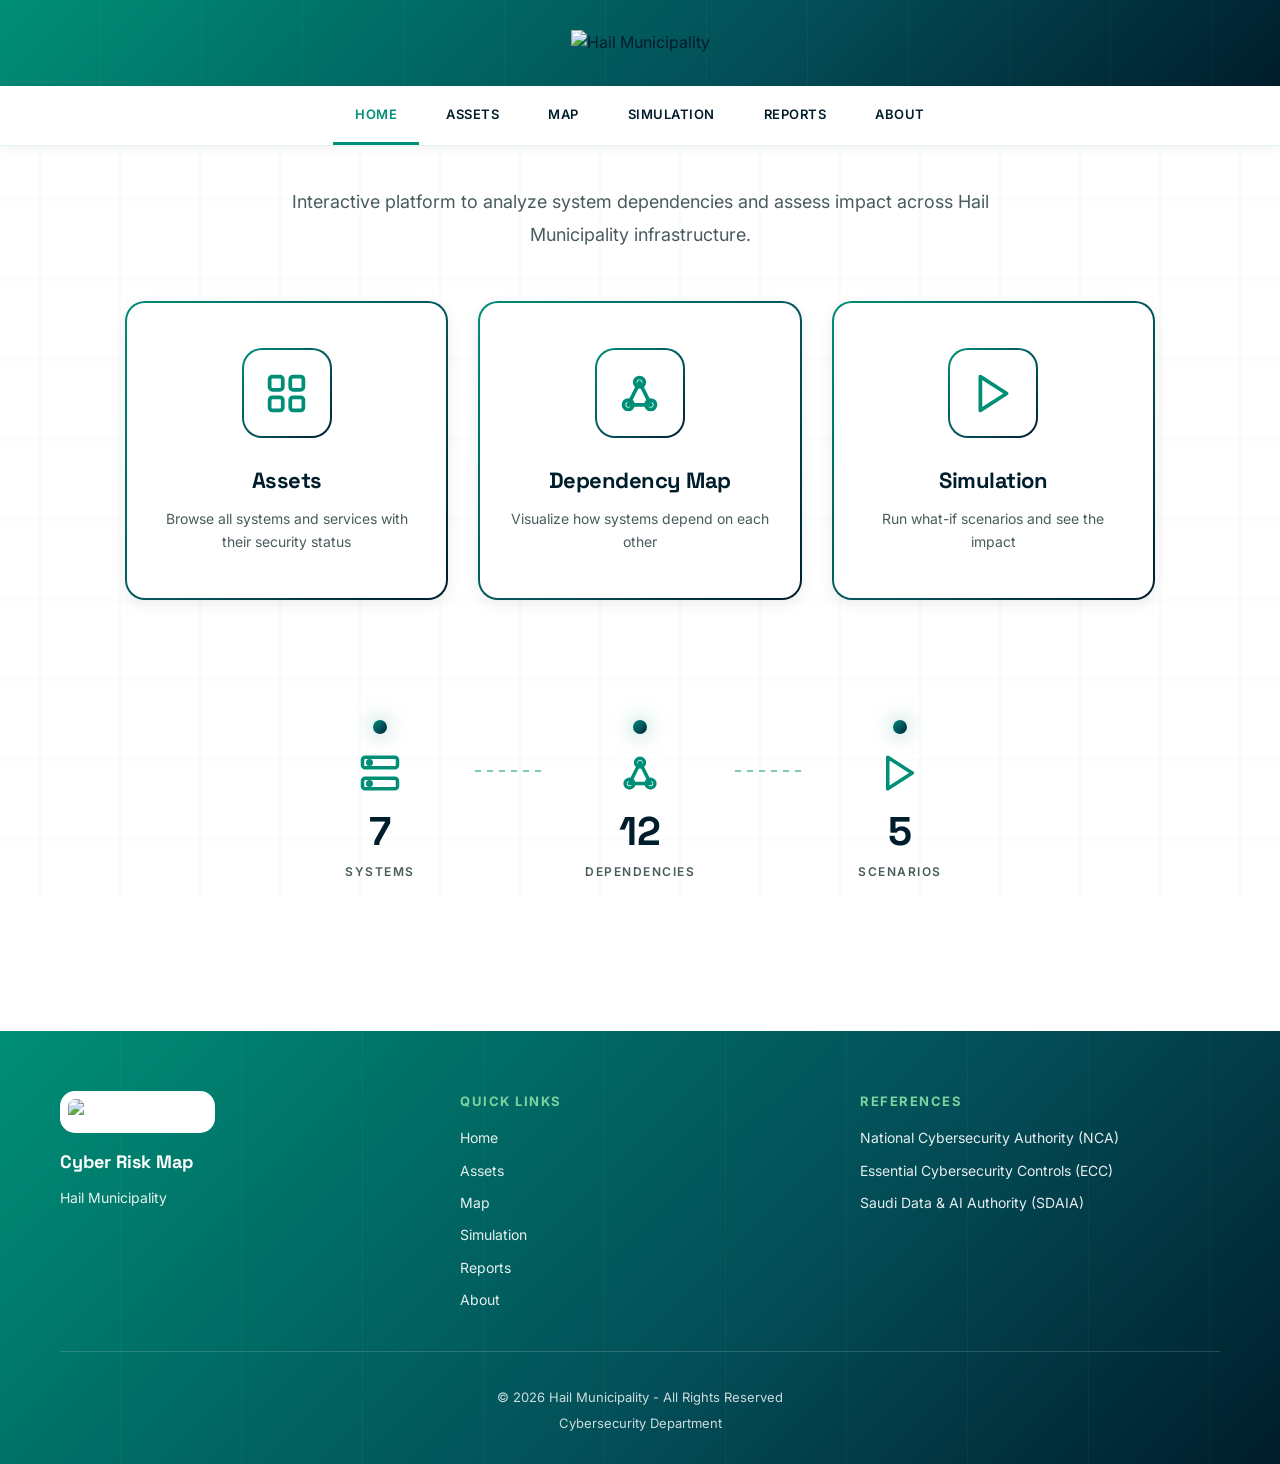
==== index.html @ 3de4be6d "Update index.html" ====
<!DOCTYPE html>
<html lang="en" dir="ltr">
<head>
    <meta charset="UTF-8">
    <meta name="viewport" content="width=device-width, initial-scale=1.0">
    <title>Cyber Risk Map | Hail Municipality</title>
    <link rel="stylesheet" href="style.css">
    <link rel="icon" href="data:image/svg+xml,<svg xmlns='http://www.w3.org/2000/svg' viewBox='0 0 100 100'><text y='.9em' font-size='90'>🛡️</text></svg>">
</head>
<body>

    <header>
    <div class="header-content">
        <div class="logo-container">
            <img src="logo2.png" alt="Hail Municipality" class="logo">
        </div>
    </div>
</header>

    <nav>
        <a href="index.html" class="active">Home</a>
        <a href="assets.html">Assets</a>
        <a href="map.html">Map</a>
        <a href="simulation.html">Simulation</a>
        <a href="reports.html">Reports</a>
        <a href="about.html">About</a>
    </nav>

    <section class="hero">
        <p>Interactive platform to analyze system dependencies and assess impact across Hail Municipality infrastructure.</p>
    </section>

    <section class="cards-grid">
        <a href="assets.html" class="card">
            <div class="card-icon">
                <svg viewBox="0 0 24 24" stroke-linecap="round" stroke-linejoin="round">
                    <rect x="3" y="3" width="7" height="7" rx="1.5"/>
                    <rect x="14" y="3" width="7" height="7" rx="1.5"/>
                    <rect x="3" y="14" width="7" height="7" rx="1.5"/>
                    <rect x="14" y="14" width="7" height="7" rx="1.5"/>
                </svg>
            </div>
            <h3>Assets</h3>
            <p>Browse all systems and services with their security status</p>
        </a>

        <a href="map.html" class="card">
            <div class="card-icon">
                <svg viewBox="0 0 24 24" stroke-linecap="round" stroke-linejoin="round">
                    <circle cx="12" cy="6" r="2.5"/>
                    <circle cx="6" cy="18" r="2.5"/>
                    <circle cx="18" cy="18" r="2.5"/>
                    <line x1="12" y1="6" x2="6" y2="18"/>
                    <line x1="12" y1="6" x2="18" y2="18"/>
                    <line x1="6" y1="18" x2="18" y2="18"/>
                </svg>
            </div>
            <h3>Dependency Map</h3>
            <p>Visualize how systems depend on each other</p>
        </a>

        <a href="simulation.html" class="card">
            <div class="card-icon">
                <svg viewBox="0 0 24 24" stroke-linecap="round" stroke-linejoin="round">
                    <polygon points="5,3 19,12 5,21"/>
                </svg>
            </div>
            <h3>Simulation</h3>
            <p>Run what-if scenarios and see the impact</p>
        </a>
    </section>

    <section class="stats-bar">
        <div class="stat-item">
            <div class="stat-circle"></div>
            <svg class="stat-icon" viewBox="0 0 24 24" stroke-linecap="round" stroke-linejoin="round">
                <rect x="2" y="3" width="20" height="6" rx="1.5"/>
                <rect x="2" y="15" width="20" height="6" rx="1.5"/>
                <circle cx="6" cy="6" r="1" fill="currentColor"/>
                <circle cx="6" cy="18" r="1" fill="currentColor"/>
            </svg>
            <div class="stat-number">7</div>
            <div class="stat-label">Systems</div>
        </div>

        <div class="stat-line"></div>

        <div class="stat-item">
            <div class="stat-circle"></div>
            <svg class="stat-icon" viewBox="0 0 24 24" stroke-linecap="round" stroke-linejoin="round">
                <circle cx="12" cy="6" r="2.5"/>
                <circle cx="6" cy="18" r="2.5"/>
                <circle cx="18" cy="18" r="2.5"/>
                <line x1="12" y1="6" x2="6" y2="18"/>
                <line x1="12" y1="6" x2="18" y2="18"/>
                <line x1="6" y1="18" x2="18" y2="18"/>
            </svg>
            <div class="stat-number">12</div>
            <div class="stat-label">Dependencies</div>
        </div>

        <div class="stat-line"></div>

        <div class="stat-item">
            <div class="stat-circle"></div>
            <svg class="stat-icon" viewBox="0 0 24 24" stroke-linecap="round" stroke-linejoin="round">
                <polygon points="5,3 19,12 5,21"/>
            </svg>
            <div class="stat-number">5</div>
            <div class="stat-label">Scenarios</div>
        </div>
    </section>

    <footer>
        <div class="footer-content">
            <div class="footer-section">
                <img src="logo1.png" alt="Hail Municipality" class="footer-logo">
                <h3>Cyber Risk Map</h3>
                <p>Hail Municipality</p>
            </div>
            <div class="footer-section">
                <h4>Quick Links</h4>
                <ul>
                    <li><a href="index.html">Home</a></li>
                    <li><a href="assets.html">Assets</a></li>
                    <li><a href="map.html">Map</a></li>
                    <li><a href="simulation.html">Simulation</a></li>
                    <li><a href="reports.html">Reports</a></li>
                    <li><a href="about.html">About</a></li>
                </ul>
            </div>
            <div class="footer-section">
                <h4>References</h4>
                <ul>
                    <li>National Cybersecurity Authority (NCA)</li>
                    <li>Essential Cybersecurity Controls (ECC)</li>
                    <li>Saudi Data & AI Authority (SDAIA)</li>
                </ul>
            </div>
        </div>
        <div class="footer-bottom">
            <p>©️ 2026 Hail Municipality - All Rights Reserved</p>
            <p>Cybersecurity Department</p>
        </div>
    </footer>

</body>
</html>
---- style.css ----
/* ===========================
   FONTS
   =========================== */
@import url('https://fonts.googleapis.com/css2?family=Inter:wght@400;500;600;700;800&family=Space+Grotesk:wght@500;700&display=swap');

/* ===========================
   ROOT
   =========================== */
:root {
    --gradient-main: linear-gradient(135deg, #008F76 0%, #006D66 30%, #034E58 60%, #001D2B 100%);
    --primary: #008F76;
    --primary-dark: #006D66;
    --primary-darker: #034E58;
    --primary-darkest: #001D2B;
    --risk-high: #E74C3C;
    --risk-medium: #F39C12;
    --risk-low: #27AE60;
    --bg-light: #F8FBFA;
    --text-dark: #001D2B;
    --text-medium: #4A5B5E;
    --border-color: #008F76;
    --border-radius: 20px;
    --border-radius-sm: 12px;
    --shadow-sm: 0 2px 8px rgba(0, 29, 43, 0.08);
    --shadow-md: 0 8px 24px rgba(0, 29, 43, 0.12);
    --shadow-lg: 0 15px 40px rgba(0, 143, 118, 0.25);
}

/* ===========================
   RESET
   =========================== */
* { margin: 0; padding: 0; box-sizing: border-box; }
html { scroll-behavior: smooth; }

body {
    font-family: 'Inter', sans-serif;
    background: #ffffff;
    color: var(--text-dark);
    line-height: 1.6;
    overflow-x: hidden;
    min-height: 100vh;
    position: relative;
}

/* Cyber Grid Background */
body::before {
    content: '';
    position: fixed;
    top: 0; left: 0;
    width: 100%; height: 100%;
    background-image:
        linear-gradient(90deg, transparent 49%, rgba(0, 143, 118, 0.06) 50%, transparent 51%),
        linear-gradient(0deg, transparent 49%, rgba(0, 143, 118, 0.06) 50%, transparent 51%);
    background-size: 80px 80px;
    animation: gridMove 30s linear infinite;
    z-index: -2;
    pointer-events: none;
}

@keyframes gridMove {
    0% { background-position: 0 0; }
    100% { background-position: 80px 80px; }
}

/* Data Flow Lines */
body::after {
    content: '';
    position: fixed;
    top: 0; left: 0;
    width: 100%; height: 100%;
    background-image:
        linear-gradient(90deg, transparent 0%, rgba(0, 143, 118, 0.15) 50%, transparent 100%),
        linear-gradient(90deg, transparent 0%, rgba(0, 143, 118, 0.1) 50%, transparent 100%);
    background-size: 300px 2px, 500px 2px;
    background-repeat: no-repeat;
    background-position: -300px 15%, -500px 60%;
    animation: dataFlow 12s linear infinite;
    z-index: -1;
    pointer-events: none;
}

@keyframes dataFlow {
    0% { background-position: -300px 15%, -500px 60%; }
    100% { background-position: calc(100% + 300px) 15%, calc(100% + 500px) 60%; }
}

/* ===========================
   HEADER
   =========================== */
header {
    background: var(--gradient-main);
    padding: 30px 60px;
    text-align: center;
    position: relative;
    overflow: hidden;
    box-shadow: 0 4px 20px rgba(0, 29, 43, 0.2);
}

header::before {
    content: '';
    position: absolute;
    top: 0; left: 0;
    width: 200%; height: 100%;
    background: repeating-linear-gradient(90deg, transparent, transparent 100px, rgba(255,255,255,0.03) 100px, rgba(255,255,255,0.03) 101px);
    animation: slideLines 20s linear infinite;
}

@keyframes slideLines {
    0% { transform: translateX(0); }
    100% { transform: translateX(-100px); }
}

.header-logo {
    width: 80px;
    height: 80px;
    padding: 10px;
    background: white;
    border-radius: 20px;
    object-fit: contain;
    position: relative;
    z-index: 1;
    box-shadow: 0 8px 25px rgba(0, 0, 0, 0.15);
}

/* ===========================
   PROJECT TITLE
   =========================== */
.project-title {
    text-align: center;
    padding: 35px 20px 25px;
    background: #ffffff;
}

.project-title h1 {
    font-family: 'Space Grotesk', sans-serif;
    font-size: 48px;
    font-weight: 700;
    background: var(--gradient-main);
    -webkit-background-clip: text;
    -webkit-text-fill-color: transparent;
    background-clip: text;
    letter-spacing: -1.5px;
    margin-bottom: 8px;
}

.project-title p {
    font-size: 15px;
    color: var(--text-medium);
    font-weight: 500;
    letter-spacing: 3px;
    text-transform: uppercase;
}

/* ===========================
   NAV
   =========================== */
nav {
    background: white;
    padding: 0 40px;
    display: flex;
    justify-content: center;
    gap: 5px;
    box-shadow: 0 2px 10px rgba(0, 29, 43, 0.06);
    border-bottom: 1px solid rgba(0, 143, 118, 0.1);
    position: sticky;
    top: 0;
    z-index: 100;
    flex-wrap: wrap;
}

nav a {
    color: var(--text-dark);
    text-decoration: none;
    font-weight: 600;
    font-size: 13px;
    padding: 18px 22px;
    border-bottom: 3px solid transparent;
    transition: all 0.3s ease;
    cursor: pointer;
    text-transform: uppercase;
    letter-spacing: 0.5px;
}

nav a:hover, nav a.active {
    color: var(--primary);
    border-bottom-color: var(--primary);
}

/* ===========================
   HERO
   =========================== */
.hero {
    padding: 40px 60px 50px;
    text-align: center;
    max-width: 900px;
    margin: 0 auto;
}

.hero p {
    font-size: 18px;
    color: var(--text-medium);
    max-width: 700px;
    margin: 0 auto;
    line-height: 1.8;
}

/* ===========================
   CARDS
   =========================== */
.cards-grid {
    display: grid;
    grid-template-columns: repeat(3, 1fr);
    gap: 30px;
    max-width: 1150px;
    margin: 0 auto;
    padding: 0 60px 70px;
}

.card {
    background: white;
    border: 2px solid transparent;
    border-radius: var(--border-radius);
    padding: 45px 30px;
    text-align: center;
    cursor: pointer;
    transition: all 0.4s cubic-bezier(0.175, 0.885, 0.32, 1.275);
    background-image: linear-gradient(white, white), var(--gradient-main);
    background-origin: border-box;
    background-clip: padding-box, border-box;
    box-shadow: 0 4px 15px rgba(0, 29, 43, 0.08);
    position: relative;
    overflow: hidden;
    text-decoration: none;
    color: inherit;
    display: block;
}

.card::before {
    content: '';
    position: absolute;
    top: 0; left: 0;
    width: 100%; height: 100%;
    background: linear-gradient(135deg, rgba(0,143,118,0.06) 0%, rgba(0,29,43,0.04) 100%);
    opacity: 0;
    transition: opacity 0.4s ease;
    pointer-events: none;
}

.card:hover {
    transform: translateY(-10px) scale(1.02);
    box-shadow: 0 20px 40px rgba(0, 143, 118, 0.25), 0 0 0 4px rgba(0, 143, 118, 0.08);
}

.card:hover::before { opacity: 1; }

.card-icon {
    width: 90px;
    height: 90px;
    border: 2px solid transparent;
    border-radius: 20px;
    display: flex;
    justify-content: center;
    align-items: center;
    margin: 0 auto 25px;
    transition: all 0.4s ease;
    background-image: linear-gradient(white, white), var(--gradient-main);
    background-origin: border-box;
    background-clip: padding-box, border-box;
    position: relative;
    z-index: 1;
}

.card:hover .card-icon {
    background-image: var(--gradient-main), var(--gradient-main);
    transform: scale(1.1) rotate(-3deg);
}

.card-icon svg {
    width: 45px; height: 45px;
    stroke: var(--primary); fill: none;
    stroke-width: 2;
    stroke-linecap: round; stroke-linejoin: round;
    transition: all 0.4s ease;
}

.card:hover .card-icon svg { stroke: white; }

.card h3 {
    font-family: 'Space Grotesk', sans-serif;
    font-size: 22px; font-weight: 700;
    color: var(--primary-darkest);
    margin-bottom: 10px;
    position: relative; z-index: 1;
    letter-spacing: -0.5px;
}

.card p {
    font-size: 14px;
    color: var(--text-medium);
    position: relative; z-index: 1;
    line-height: 1.6;
}

/* ===========================
   STATS BAR
   =========================== */
.stats-bar {
    padding: 50px 40px 70px;
    display: flex;
    justify-content: center;
    align-items: center;
    gap: 20px;
    flex-wrap: wrap;
    max-width: 1100px;
    margin: 0 auto;
}

.stat-item {
    display: flex;
    flex-direction: column;
    align-items: center;
    gap: 10px;
    transition: all 0.3s ease;
    min-width: 150px;
}

.stat-item:hover { transform: translateY(-6px); }

.stat-circle {
    width: 14px; height: 14px;
    border-radius: 50%;
    background: var(--gradient-main);
    box-shadow: 0 0 20px rgba(0, 143, 118, 0.5);
}

.stat-icon {
    width: 42px; height: 42px;
    stroke: var(--primary); fill: none;
    stroke-width: 2;
    stroke-linecap: round; stroke-linejoin: round;
    margin: 8px 0;
    transition: all 0.3s ease;
}

.stat-item:hover .stat-icon {
    stroke: var(--primary-darkest);
    transform: scale(1.1);
}

.stat-number {
    font-family: 'Space Grotesk', sans-serif;
    font-size: 40px; font-weight: 700;
    color: var(--primary-darkest);
    line-height: 1;
}

.stat-label {
    font-size: 12px;
    color: var(--text-medium);
    font-weight: 600;
    text-transform: uppercase;
    letter-spacing: 1.5px;
}

.stat-line {
    width: 70px; height: 2px;
    background-image: linear-gradient(90deg, var(--primary) 50%, transparent 50%);
    background-size: 12px 2px;
    background-repeat: repeat-x;
    opacity: 0.5;
    margin-top: -60px;
}

/* ===========================
   PAGE HEADER
   =========================== */
.page-header {
    background: var(--gradient-main);
    padding: 60px;
    text-align: center;
    color: white;
    margin-bottom: 40px;
    position: relative;
    overflow: hidden;
}

.page-header::before {
    content: '';
    position: absolute;
    top: 0; left: 0;
    width: 200%; height: 100%;
    background: repeating-linear-gradient(90deg, transparent, transparent 100px, rgba(255,255,255,0.03) 100px, rgba(255,255,255,0.03) 101px);
    animation: slideLines 20s linear infinite;
}

.page-header h1 {
    font-family: 'Space Grotesk', sans-serif;
    font-size: 38px;
    font-weight: 700;
    margin-bottom: 10px;
    position: relative; z-index: 1;
    letter-spacing: -1px;
}

.page-header p {
    font-size: 16px;
    opacity: 0.9;
    position: relative; z-index: 1;
}

/* ===========================
   FILTERS
   =========================== */
.filters {
    display: flex;
    gap: 15px;
    justify-content: center;
    flex-wrap: wrap;
    padding: 20px 60px;
    max-width: 900px;
    margin: 0 auto;
}

.filter-btn {
    background: white;
    border: 2px solid var(--border-color);
    color: var(--primary);
    padding: 10px 25px;
    border-radius: 50px;
    font-size: 14px; font-weight: 600;
    cursor: pointer;
    transition: all 0.3s ease;
    font-family: 'Inter', sans-serif;
}

.filter-btn:hover, .filter-btn.active {
    background: var(--gradient-main);
    color: white;
    border-color: transparent;
    transform: translateY(-2px);
    box-shadow: var(--shadow-md);
}

/* ===========================
   ASSETS
   =========================== */
.assets-grid {
    display: grid;
    grid-template-columns: repeat(auto-fill, minmax(320px, 1fr));
    gap: 25px;
    max-width: 1200px;
    margin: 0 auto;
    padding: 30px 60px 80px;
}

.asset-card {
    background: white;
    border: 2px solid var(--border-color);
    border-radius: var(--border-radius);
    padding: 25px;
    cursor: pointer;
    transition: all 0.3s ease;
    position: relative;
    overflow: hidden;
}

.asset-card::before {
    content: '';
    position: absolute;
    top: 0; left: 0;
    width: 100%; height: 100%;
    background: linear-gradient(135deg, rgba(0,143,118,0.05), rgba(3,78,88,0.05));
    opacity: 0;
    transition: opacity 0.3s ease;
    pointer-events: none;
}

.asset-card:hover {
    transform: translateY(-6px);
    box-shadow: var(--shadow-lg);
}

.asset-card:hover::before { opacity: 1; }

.asset-header {
    display: flex;
    justify-content: space-between;
    align-items: flex-start;
    margin-bottom: 15px;
    position: relative; z-index: 1;
}

.asset-name {
    font-family: 'Space Grotesk', sans-serif;
    font-size: 18px; font-weight: 700;
    color: var(--primary-darkest);
}

.risk-badge {
    padding: 5px 14px;
    border-radius: 50px;
    font-size: 11px; font-weight: 700;
    color: white;
    text-transform: uppercase;
    letter-spacing: 0.5px;
}

.risk-high { background: var(--risk-high); }
.risk-medium { background: var(--risk-medium); }
.risk-low { background: var(--risk-low); }

.asset-info { position: relative; z-index: 1; }
.asset-info p {
    font-size: 13px;
    color: var(--text-medium);
    margin: 8px 0;
}
.asset-info strong { color: var(--primary-darkest); }

/* ===========================
   MODAL
   =========================== */
.modal {
    display: none;
    position: fixed;
    top: 0; left: 0;
    width: 100%; height: 100%;
    background: rgba(0, 29, 43, 0.75);
    z-index: 1000;
    justify-content: center;
    align-items: center;
    backdrop-filter: blur(6px);
    padding: 20px;
}

.modal.active { display: flex; }

.modal-content {
    background: white;
    border: 2px solid var(--border-color);
    border-radius: var(--border-radius);
    padding: 40px;
    max-width: 700px;
    width: 100%;
    max-height: 85vh;
    overflow-y: auto;
    animation: modalIn 0.3s ease;
    box-shadow: 0 30px 80px rgba(0, 29, 43, 0.4);
}

@keyframes modalIn {
    from { opacity: 0; transform: scale(0.9) translateY(20px); }
    to { opacity: 1; transform: scale(1) translateY(0); }
}

.modal-header {
    display: flex;
    justify-content: space-between;
    align-items: center;
    margin-bottom: 25px;
    padding-bottom: 15px;
    border-bottom: 2px solid rgba(0, 143, 118, 0.15);
}

.modal-header h2 {
    font-family: 'Space Grotesk', sans-serif;
    color: var(--primary-darkest);
    font-size: 24px;
    letter-spacing: -0.5px;
}

.modal-close {
    background: none;
    border: 2px solid var(--border-color);
    color: var(--primary);
    width: 36px; height: 36px;
    border-radius: 50%;
    cursor: pointer;
    font-size: 20px; font-weight: bold;
    transition: all 0.3s ease;
    display: flex;
    justify-content: center;
    align-items: center;
    font-family: 'Inter', sans-serif;
}

.modal-close:hover {
    background: var(--gradient-main);
    color: white;
    border-color: transparent;
}

.modal-section { margin-bottom: 25px; }
.modal-section h3 {
    font-size: 12px;
    color: var(--primary);
    margin-bottom: 12px;
    text-transform: uppercase;
    letter-spacing: 1.5px;
    font-weight: 700;
}

.modal-section ul { list-style: none; padding: 0; }
.modal-section li {
    padding: 10px 15px;
    background: var(--bg-light);
    border-radius: var(--border-radius-sm);
    margin-bottom: 8px;
    font-size: 14px;
    border-left: 3px solid var(--primary);
}

/* ===========================
   BUTTONS
   =========================== */
.btn {
    background: var(--gradient-main);
    color: white;
    border: none;
    border-radius: var(--border-radius-sm);
    padding: 14px 32px;
    font-size: 15px; font-weight: 700;
    cursor: pointer;
    transition: all 0.3s ease;
    box-shadow: 0 4px 15px rgba(0, 143, 118, 0.3);
    font-family: 'Inter', sans-serif;
    text-decoration: none;
    display: inline-block;
}

.btn:hover {
    transform: translateY(-3px);
    box-shadow: 0 8px 25px rgba(0, 143, 118, 0.4);
}

.btn-danger { background: linear-gradient(135deg, #E74C3C, #C0392B); }

/* ===========================
   MAP
   =========================== */
.map-wrapper {
    max-width: 1200px;
    margin: 0 auto 60px;
    padding: 40px;
    background: white;
    border: 2px solid var(--border-color);
    border-radius: var(--border-radius);
    box-shadow: var(--shadow-md);
}

#dependency-map {
    width: 100%;
    height: auto;
    min-height: 500px;
}

.map-node circle { transition: all 0.3s ease; cursor: pointer; }
.map-node:hover circle {
    stroke-width: 5;
    filter: drop-shadow(0 0 20px rgba(0, 143, 118, 0.6));
}

/* ===========================
   SIMULATION
   =========================== */
.simulation-layout {
    display: grid;
    grid-template-columns: 1fr 1fr;
    gap: 40px;
    max-width: 1200px;
    margin: 0 auto;
    padding: 40px 60px;
}

.sim-input, .sim-results {
    background: white;
    border: 2px solid var(--border-color);
    border-radius: var(--border-radius);
    padding: 35px;
    box-shadow: var(--shadow-sm);
}

.sim-input h2, .sim-results h2 {
    font-family: 'Space Grotesk', sans-serif;
    color: var(--primary-darkest);
    margin-bottom: 25px;
    padding-bottom: 15px;
    border-bottom: 2px solid rgba(0, 143, 118, 0.15);
    font-size: 20px;
    letter-spacing: -0.5px;
}

.sim-input label {
    display: block;
    margin: 20px 0 10px;
    font-weight: 600;
    color: var(--primary-darkest);
    font-size: 13px;
    text-transform: uppercase;
    letter-spacing: 1px;
}

.sim-input select {
    width: 100%;
    padding: 14px;
    border: 2px solid var(--border-color);
    border-radius: var(--border-radius-sm);
    font-size: 15px;
    font-family: 'Inter', sans-serif;
    background: white;
    cursor: pointer;
}

.sim-input .btn { width: 100%; margin-top: 30px; }

.result-block {
    margin-bottom: 25px;
    padding: 20px;
    background: var(--bg-light);
    border-radius: var(--border-radius-sm);
    border-left: 4px solid var(--primary);
}

.result-block h3 {
    font-size: 12px;
    color: var(--primary);
    margin-bottom: 12px;
    text-transform: uppercase;
    letter-spacing: 1.5px;
    font-weight: 700;
}

.result-block p { font-size: 14px; margin: 6px 0; }

.impact-bar {
    width: 100%;
    height: 16px;
    background: rgba(0, 143, 118, 0.1);
    border-radius: 50px;
    overflow: hidden;
    margin: 10px 0;
}

.impact-fill {
    height: 100%;
    background: var(--gradient-main);
    border-radius: 50px;
    transition: width 1s ease;
}

/* ===========================
   REPORTS
   =========================== */
.summary-cards {
    display: grid;
    grid-template-columns: repeat(4, 1fr);
    gap: 20px;
    max-width: 1200px;
    margin: 0 auto 40px;
    padding: 0 60px;
}

.summary-card {
    background: white;
    border: 2px solid var(--border-color);
    border-radius: var(--border-radius);
    padding: 30px 20px;
    text-align: center;
    transition: all 0.3s ease;
}

.summary-card:hover {
    transform: translateY(-5px);
    box-shadow: var(--shadow-lg);
}

.summary-number {
    font-family: 'Space Grotesk', sans-serif;
    font-size: 42px;
    font-weight: 700;
    color: var(--primary-darkest);
    margin-bottom: 5px;
    line-height: 1;
}

.summary-label {
    font-size: 12px;
    color: var(--text-medium);
    font-weight: 700;
    text-transform: uppercase;
    letter-spacing: 1.5px;
}

.report-section {
    max-width: 1200px;
    margin: 0 auto 50px;
    padding: 0 60px;
}

.report-section h2 {
    font-family: 'Space Grotesk', sans-serif;
    color: var(--primary-darkest);
    font-size: 22px;
    margin-bottom: 25px;
    padding-bottom: 15px;
    border-bottom: 2px solid rgba(0, 143, 118, 0.15);
    letter-spacing: -0.5px;
}

.report-table {
    width: 100%;
    border-collapse: collapse;
    background: white;
    border-radius: var(--border-radius);
    overflow: hidden;
    box-shadow: var(--shadow-sm);
}

.report-table thead {
    background: var(--gradient-main);
    color: white;
}

.report-table th {
    padding: 18px 20px;
    text-align: left;
    font-size: 12px;
    font-weight: 700;
    text-transform: uppercase;
    letter-spacing: 1px;
}

.report-table td {
    padding: 16px 20px;
    border-bottom: 1px solid rgba(0, 143, 118, 0.08);
    font-size: 14px;
}

.report-table tbody tr:hover { background: var(--bg-light); }

.recommendations { display: grid; gap: 20px; }

.recommendation {
    display: flex;
    gap: 20px;
    background: white;
    border: 2px solid var(--border-color);
    border-radius: var(--border-radius);
    padding: 25px;
    transition: all 0.3s ease;
}

.recommendation:hover {
    transform: translateX(5px);
    box-shadow: var(--shadow-md);
}

.rec-icon {
    width: 48px;
    height: 48px;
    border-radius: 12px;
    display: flex;
    justify-content: center;
    align-items: center;
    flex-shrink: 0;
    background: var(--bg-light);
}

.rec-icon svg {
    width: 26px;
    height: 26px;
    stroke-width: 2;
    fill: none;
}

.recommendation.priority-high .rec-icon { background: rgba(231, 76, 60, 0.1); }
.recommendation.priority-high .rec-icon svg { stroke: #E74C3C; }
.recommendation.priority-medium .rec-icon { background: rgba(243, 156, 18, 0.1); }
.recommendation.priority-medium .rec-icon svg { stroke: #F39C12; }
.recommendation.priority-low .rec-icon { background: rgba(39, 174, 96, 0.1); }
.recommendation.priority-low .rec-icon svg { stroke: #27AE60; }

.rec-content h4 {
    color: var(--primary-darkest);
    font-size: 16px;
    margin-bottom: 8px;
    font-family: 'Space Grotesk', sans-serif;
}

.rec-content p {
    color: var(--text-medium);
    font-size: 14px;
    line-height: 1.7;
}

/* ===========================
   ABOUT
   =========================== */
.about-content {
    max-width: 900px;
    margin: 0 auto;
    padding: 0 60px 60px;
}

.about-section {
    background: white;
    border: 2px solid var(--border-color);
    border-radius: var(--border-radius);
    padding: 35px;
    margin-bottom: 25px;
    transition: all 0.3s ease;
}

.about-section:hover { box-shadow: var(--shadow-md); }

.about-section h2 {
    font-family: 'Space Grotesk', sans-serif;
    color: var(--primary-darkest);
    font-size: 22px;
    margin-bottom: 15px;
    padding-bottom: 10px;
    border-bottom: 2px solid rgba(0, 143, 118, 0.15);
    letter-spacing: -0.5px;
}

.about-section p {
    color: var(--text-medium);
    font-size: 15px;
    line-height: 1.8;
}

.about-section ul { list-style: none; padding: 0; }

.about-section ul li {
    padding: 10px 15px;
    background: var(--bg-light);
    border-radius: var(--border-radius-sm);
    margin-bottom: 8px;
    border-left: 3px solid var(--primary);
    font-size: 14px;
}

/* ===========================
   FOOTER
   =========================== */
footer {
    background: var(--gradient-main);
    color: white;
    padding: 60px 60px 25px;
    margin-top: 80px;
    position: relative;
    overflow: hidden;
}

footer::before {
    content: '';
    position: absolute;
    top: 0; left: 0;
    width: 200%; height: 100%;
    background: repeating-linear-gradient(90deg, transparent, transparent 120px, rgba(255,255,255,0.03) 120px, rgba(255,255,255,0.03) 121px);
    animation: slideLines 25s linear infinite;
}

.footer-content {
    display: grid;
    grid-template-columns: repeat(3, 1fr);
    gap: 40px;
    max-width: 1200px;
    margin: 0 auto;
    position: relative;
    z-index: 1;
}

.footer-logo {
    width: 70px;
    height: 70px;
    padding: 8px;
    background: white;
    border-radius: 15px;
    object-fit: contain;
    margin-bottom: 15px;
}

.footer-section h3 {
    font-family: 'Space Grotesk', sans-serif;
    font-size: 18px;
    margin-bottom: 8px;
}

.footer-section h4 {
    font-size: 13px;
    margin-bottom: 15px;
    color: #7DD3A0;
    text-transform: uppercase;
    letter-spacing: 1.5px;
    font-weight: 700;
}

.footer-section p {
    font-size: 14px;
    opacity: 0.9;
    line-height: 1.8;
}

.footer-section ul { list-style: none; padding: 0; }

.footer-section ul li {
    margin-bottom: 10px;
    font-size: 14px;
    opacity: 0.9;
}

.footer-section ul li a {
    color: white;
    text-decoration: none;
    cursor: pointer;
    transition: all 0.3s ease;
}

.footer-section ul li a:hover {
    color: #7DD3A0;
    padding-left: 5px;
}

.footer-bottom {
    text-align: center;
    padding-top: 30px;
    margin-top: 30px;
    border-top: 1px solid rgba(255, 255, 255, 0.15);
    position: relative;
    z-index: 1;
}

.footer-bottom p {
    font-size: 13px;
    opacity: 0.8;
    margin: 5px 0;
}

/* ===========================
   RESPONSIVE
   =========================== */
@media (max-width: 968px) {
    header { padding: 25px 20px; }
    .header-logo { width: 65px; height: 65px; padding: 8px; }
    .project-title { padding: 25px 20px 15px; }
    .project-title h1 { font-size: 32px; letter-spacing: -1px; }
    .project-title p { font-size: 12px; letter-spacing: 2px; }
    .cards-grid { grid-template-columns: 1fr; padding: 0 30px 50px; }
    .hero { padding: 25px 30px 30px; }
    .hero p { font-size: 16px; }
    .footer-content { grid-template-columns: 1fr; text-align: center; }
    nav { padding: 0 10px; }
    nav a { padding: 15px 12px; font-size: 11px; }
    .simulation-layout { grid-template-columns: 1fr; padding: 20px 30px; }
    .summary-cards { grid-template-columns: repeat(2, 1fr); padding: 0 30px; }
    .report-section { padding: 0 30px; }
    .about-content { padding: 0 30px 40px; }
    .stats-bar { gap: 30px; padding: 40px 20px; }
    .stat-line { display: none; }
    .assets-grid { padding: 30px 30px 60px; }
    .map-wrapper { padding: 20px; margin: 0 20px 40px; }
}
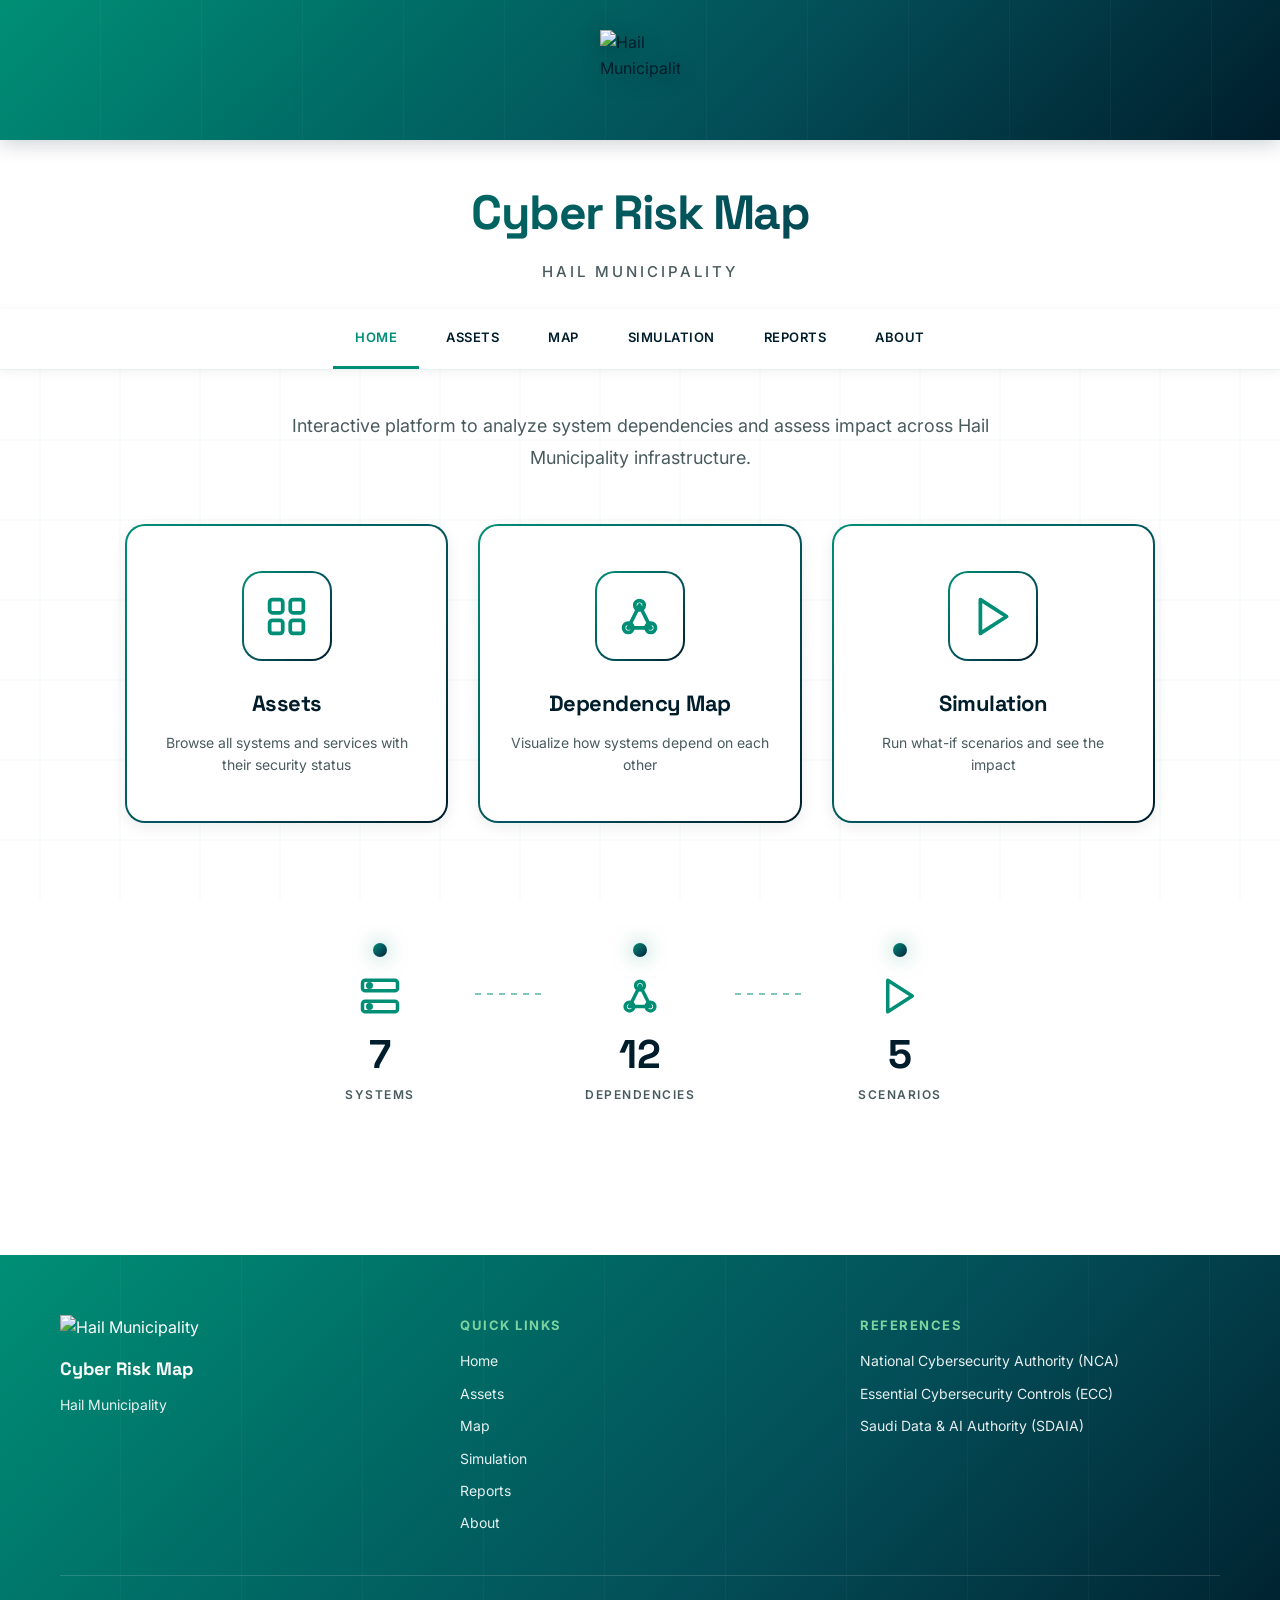
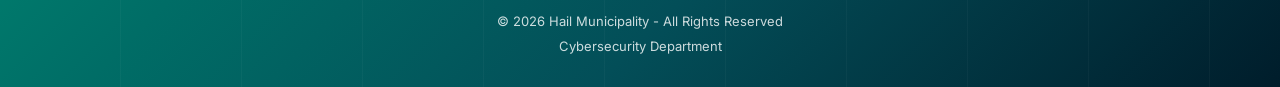
==== commit 592868a0: "Update index.html" ====
--- a/index.html
+++ b/index.html
@@ -17,7 +17,10 @@
         </div>
     </div>
 </header>
-
+<div class="project-title">
+     <h1>Cyber Risk Map</h1>
+     <p>Hail Municipality</p>
+ </div> 
     <nav>
         <a href="index.html" class="active">Home</a>
         <a href="assets.html">Assets</a>
--- a/style.css
+++ b/style.css
@@ -90,7 +90,6 @@
 header {
     background: var(--gradient-main);
     padding: 30px 60px;
-    text-align: center;
     position: relative;
     overflow: hidden;
     box-shadow: 0 4px 20px rgba(0, 29, 43, 0.2);
@@ -110,16 +109,27 @@
     100% { transform: translateX(-100px); }
 }
 
-.header-logo {
+.header-content {
+    max-width: 1200px;
+    margin: 0 auto;
+    display: flex;
+    justify-content: center;
+    align-items: center;
+    position: relative;
+    z-index: 1;
+}
+
+.logo-container {
+    display: flex;
+    justify-content: center;
+    align-items: center;
+}
+
+.logo {
     width: 80px;
     height: 80px;
-    padding: 10px;
-    background: white;
-    border-radius: 20px;
     object-fit: contain;
-    position: relative;
-    z-index: 1;
-    box-shadow: 0 8px 25px rgba(0, 0, 0, 0.15);
+    filter: drop-shadow(0 4px 10px rgba(0, 0, 0, 0.3));
 }
 
 /* ===========================
@@ -972,11 +982,8 @@
 }
 
 .footer-logo {
-    width: 70px;
-    height: 70px;
-    padding: 8px;
-    background: white;
-    border-radius: 15px;
+    width: 60px;
+    height: 60px;
     object-fit: contain;
     margin-bottom: 15px;
 }
@@ -1042,7 +1049,7 @@
    =========================== */
 @media (max-width: 968px) {
     header { padding: 25px 20px; }
-    .header-logo { width: 65px; height: 65px; padding: 8px; }
+    .logo { width: 65px; height: 65px; }
     .project-title { padding: 25px 20px 15px; }
     .project-title h1 { font-size: 32px; letter-spacing: -1px; }
     .project-title p { font-size: 12px; letter-spacing: 2px; }
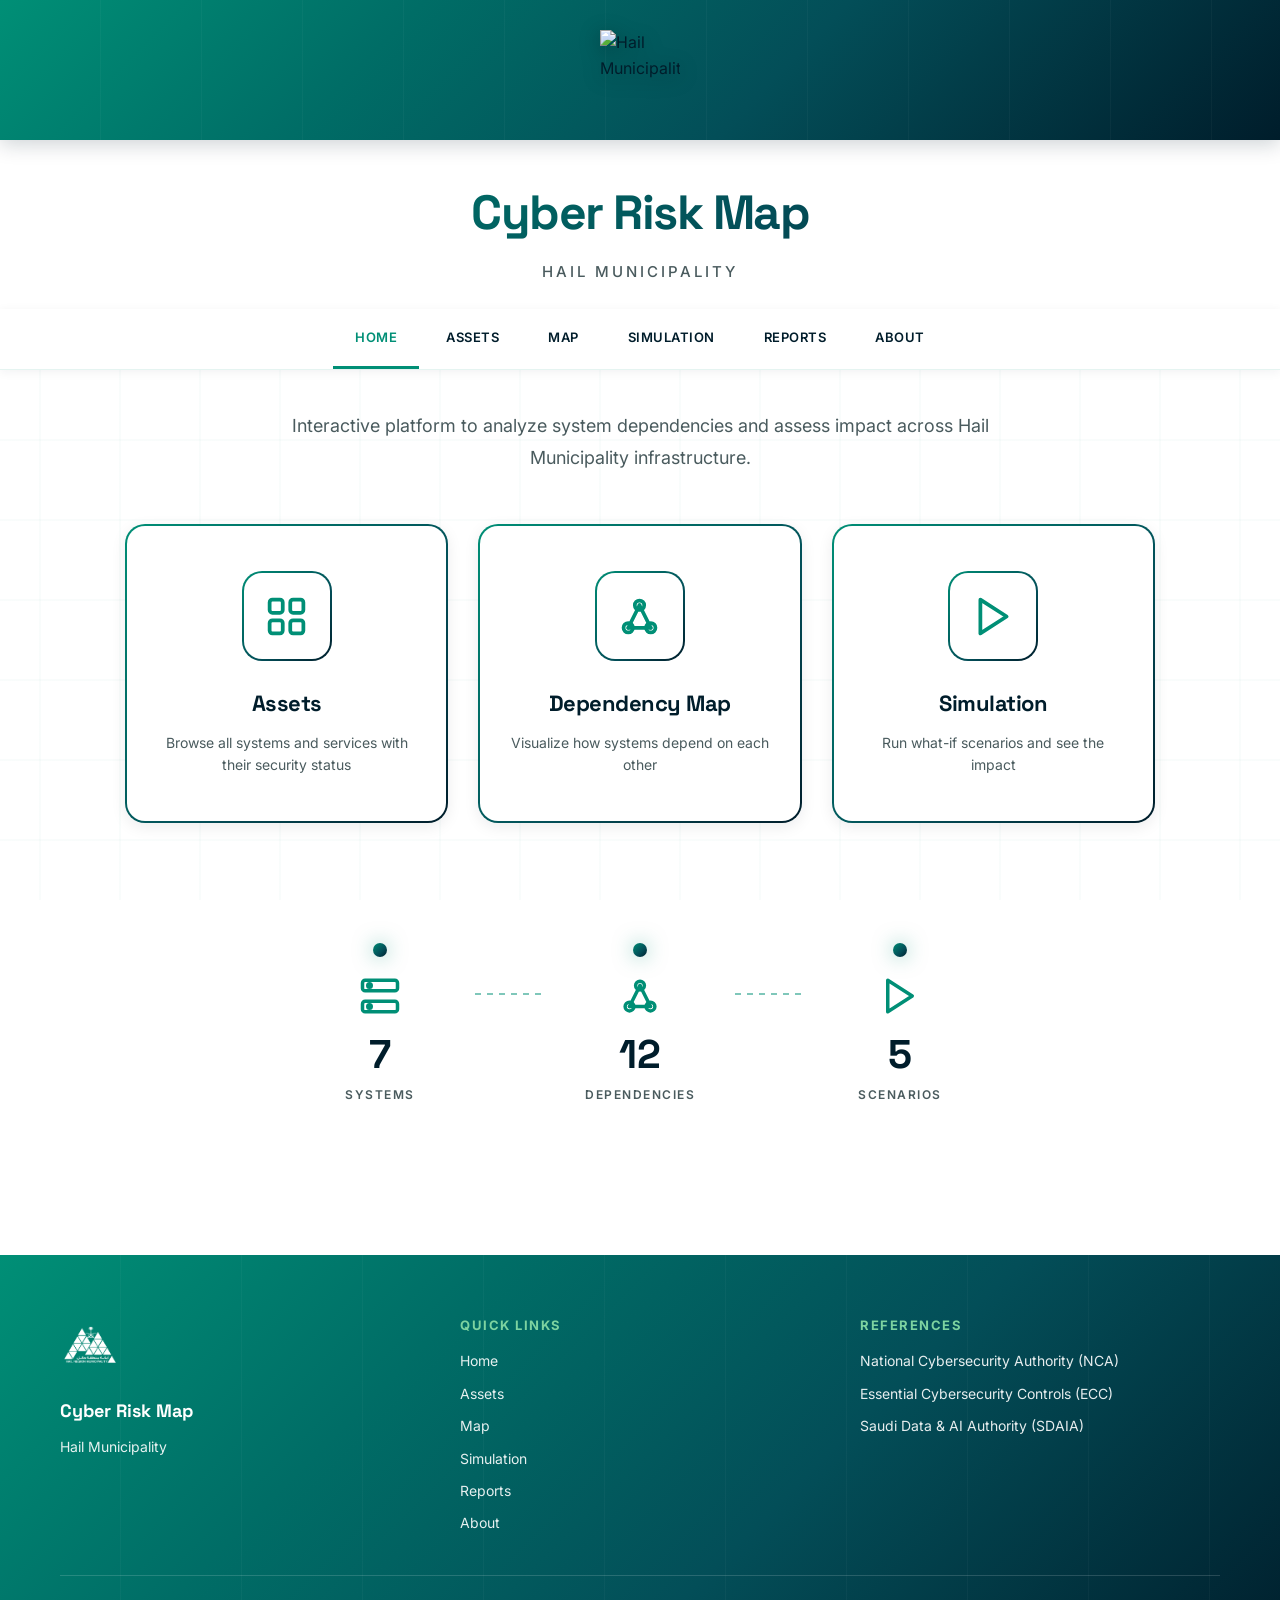
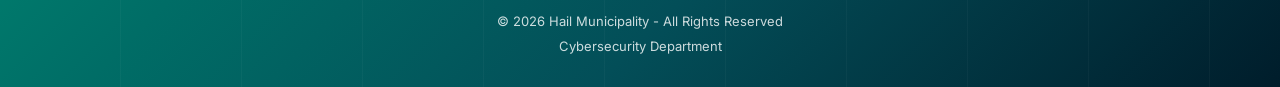
==== commit d63cf499: "Update index.html" ====
--- a/index.html
+++ b/index.html
@@ -13,7 +13,7 @@
     <header>
     <div class="header-content">
         <div class="logo-container">
-            <img src="logo2.png" alt="Hail Municipality" class="logo">
+            <img src="images/logo2.png" alt="Hail Municipality" class="logo">
         </div>
     </div>
 </header>
@@ -118,7 +118,7 @@
     <footer>
         <div class="footer-content">
             <div class="footer-section">
-                <img src="logo1.png" alt="Hail Municipality" class="footer-logo">
+                <img src="images/logo1.png" alt="Hail Municipality" class="footer-logo">
                 <h3>Cyber Risk Map</h3>
                 <p>Hail Municipality</p>
             </div>
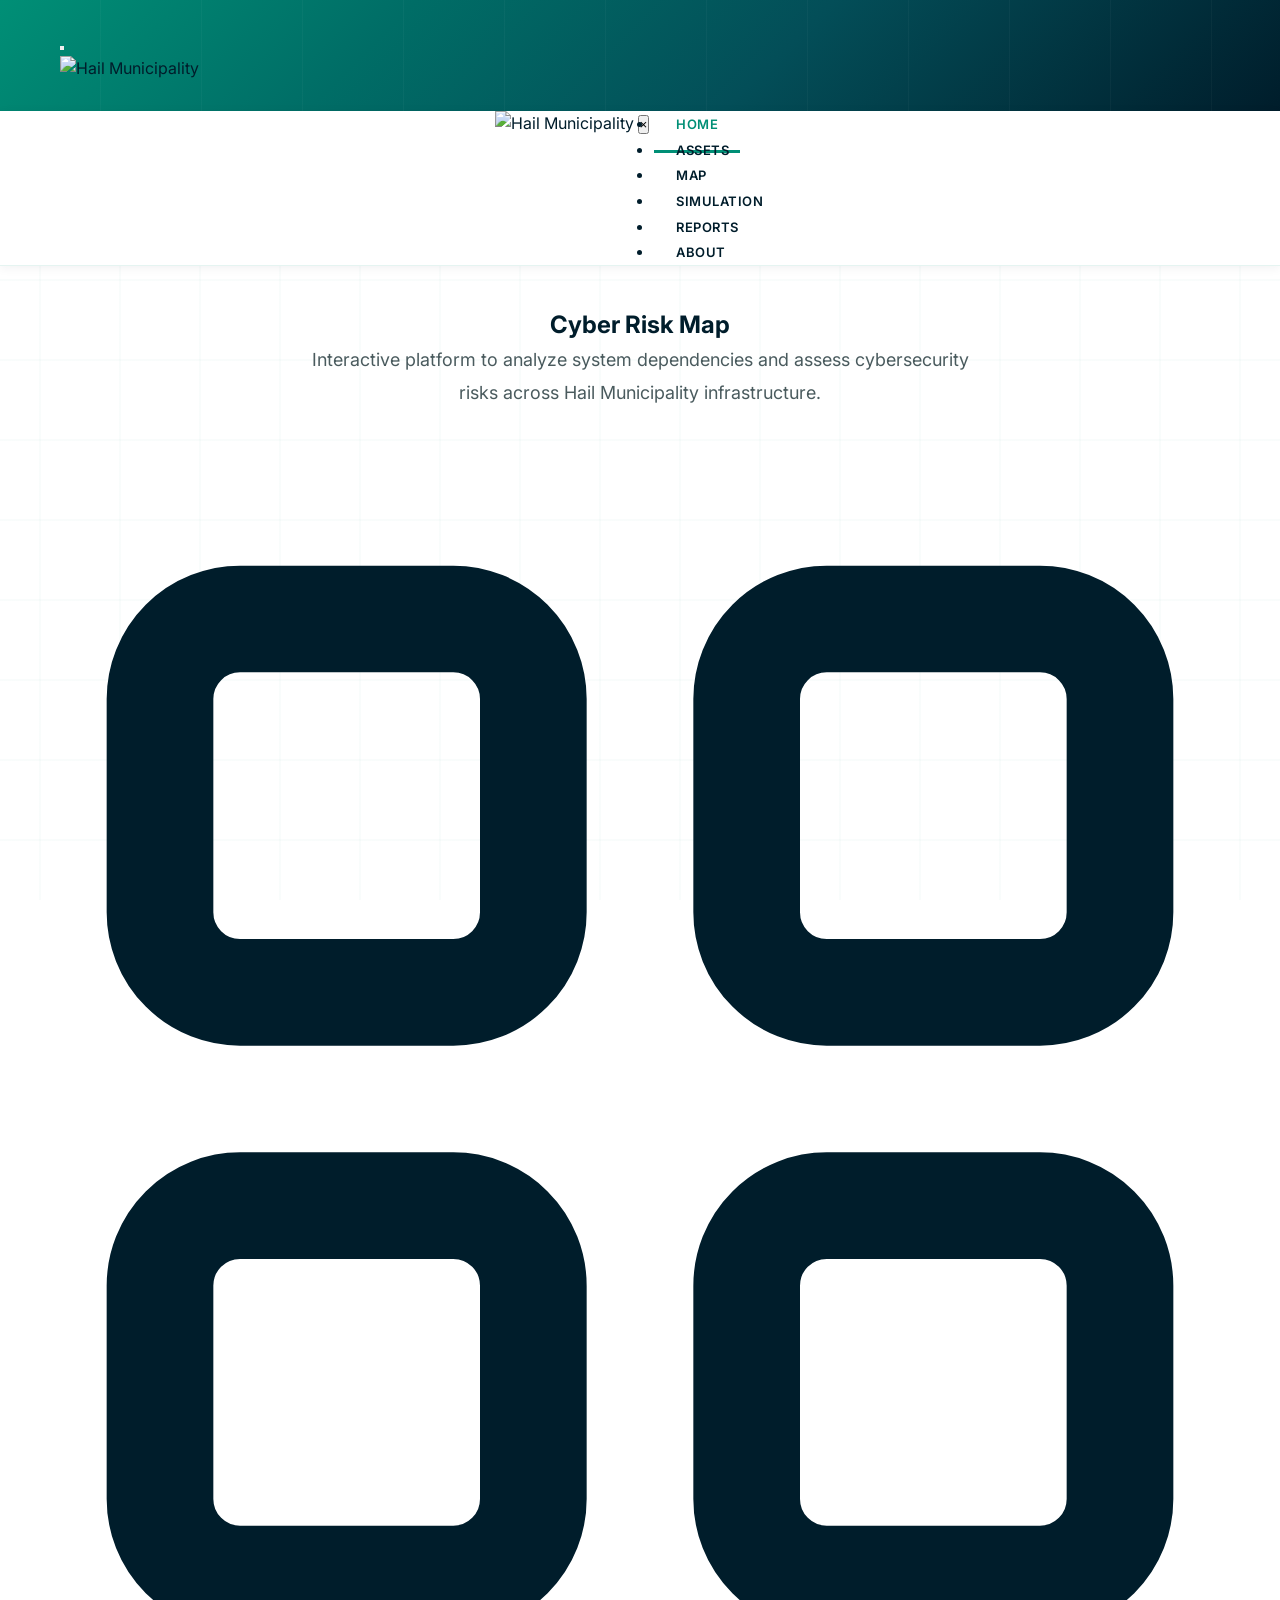
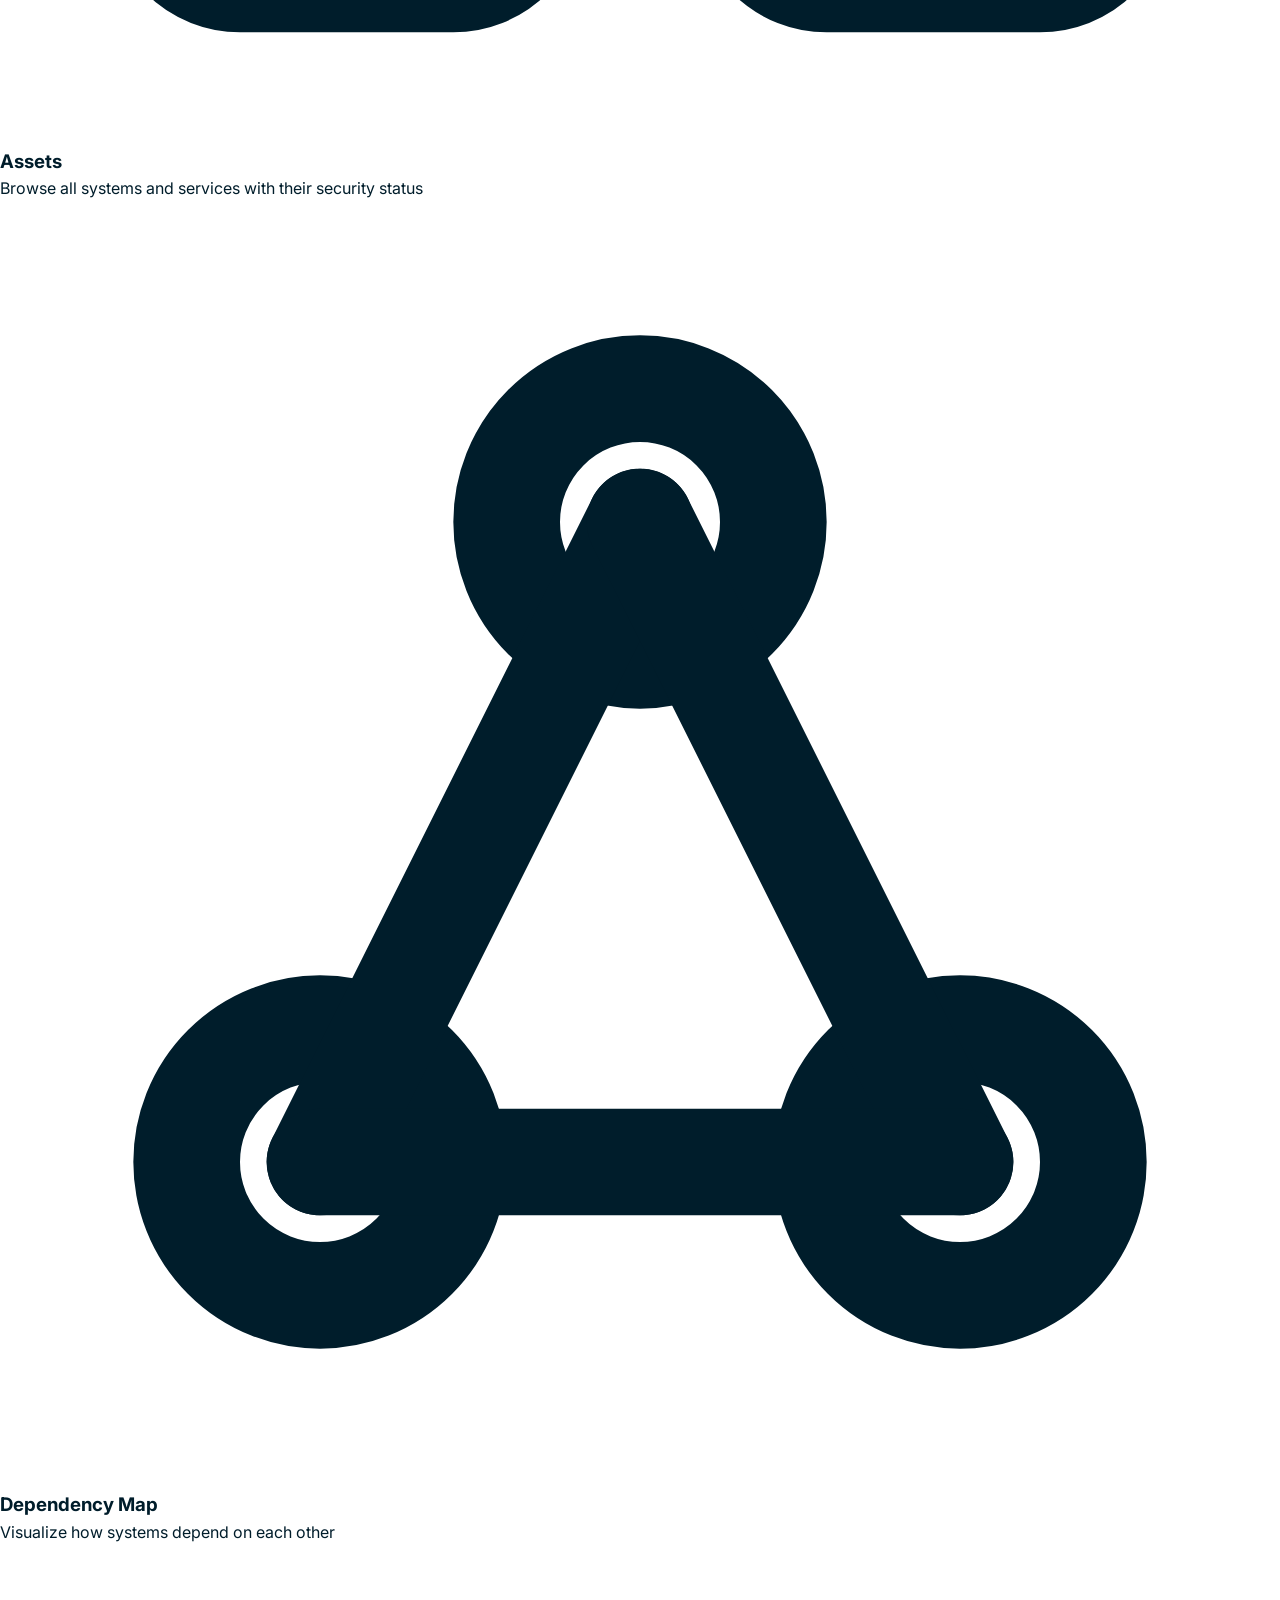
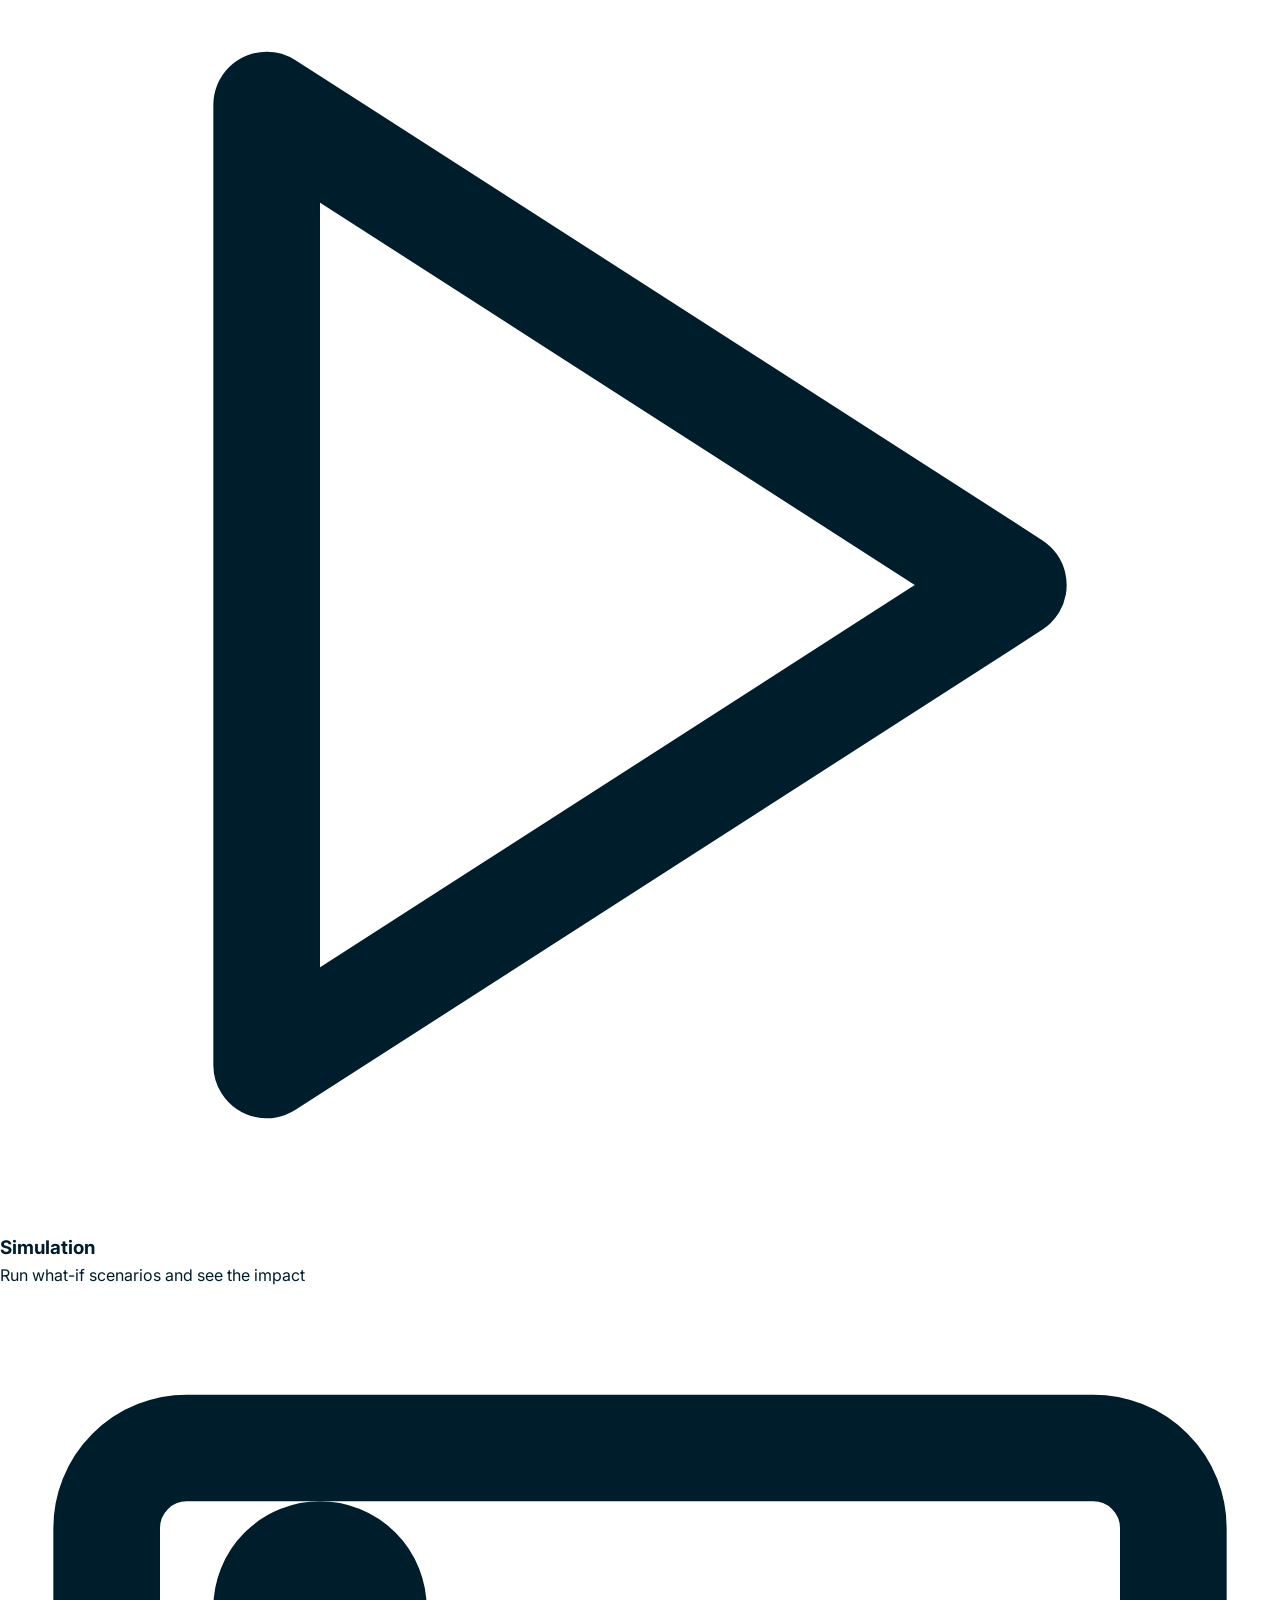
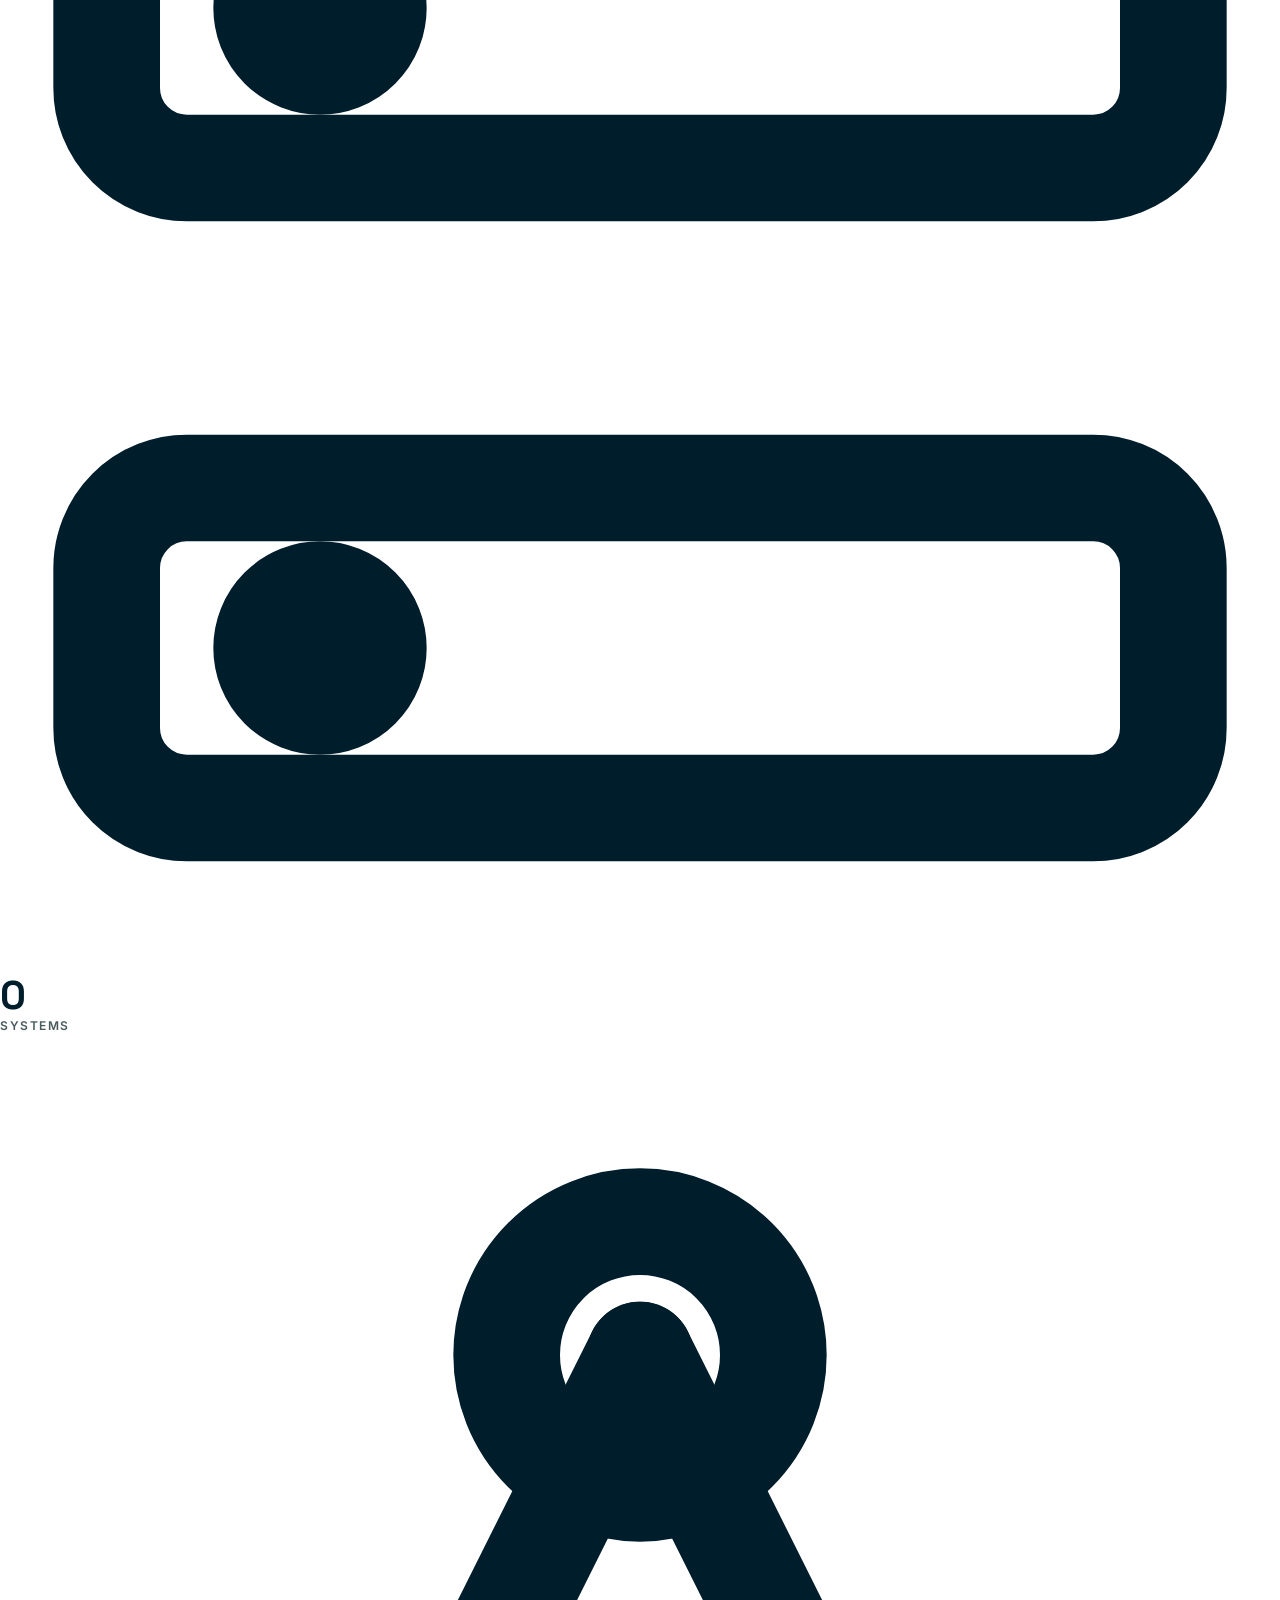
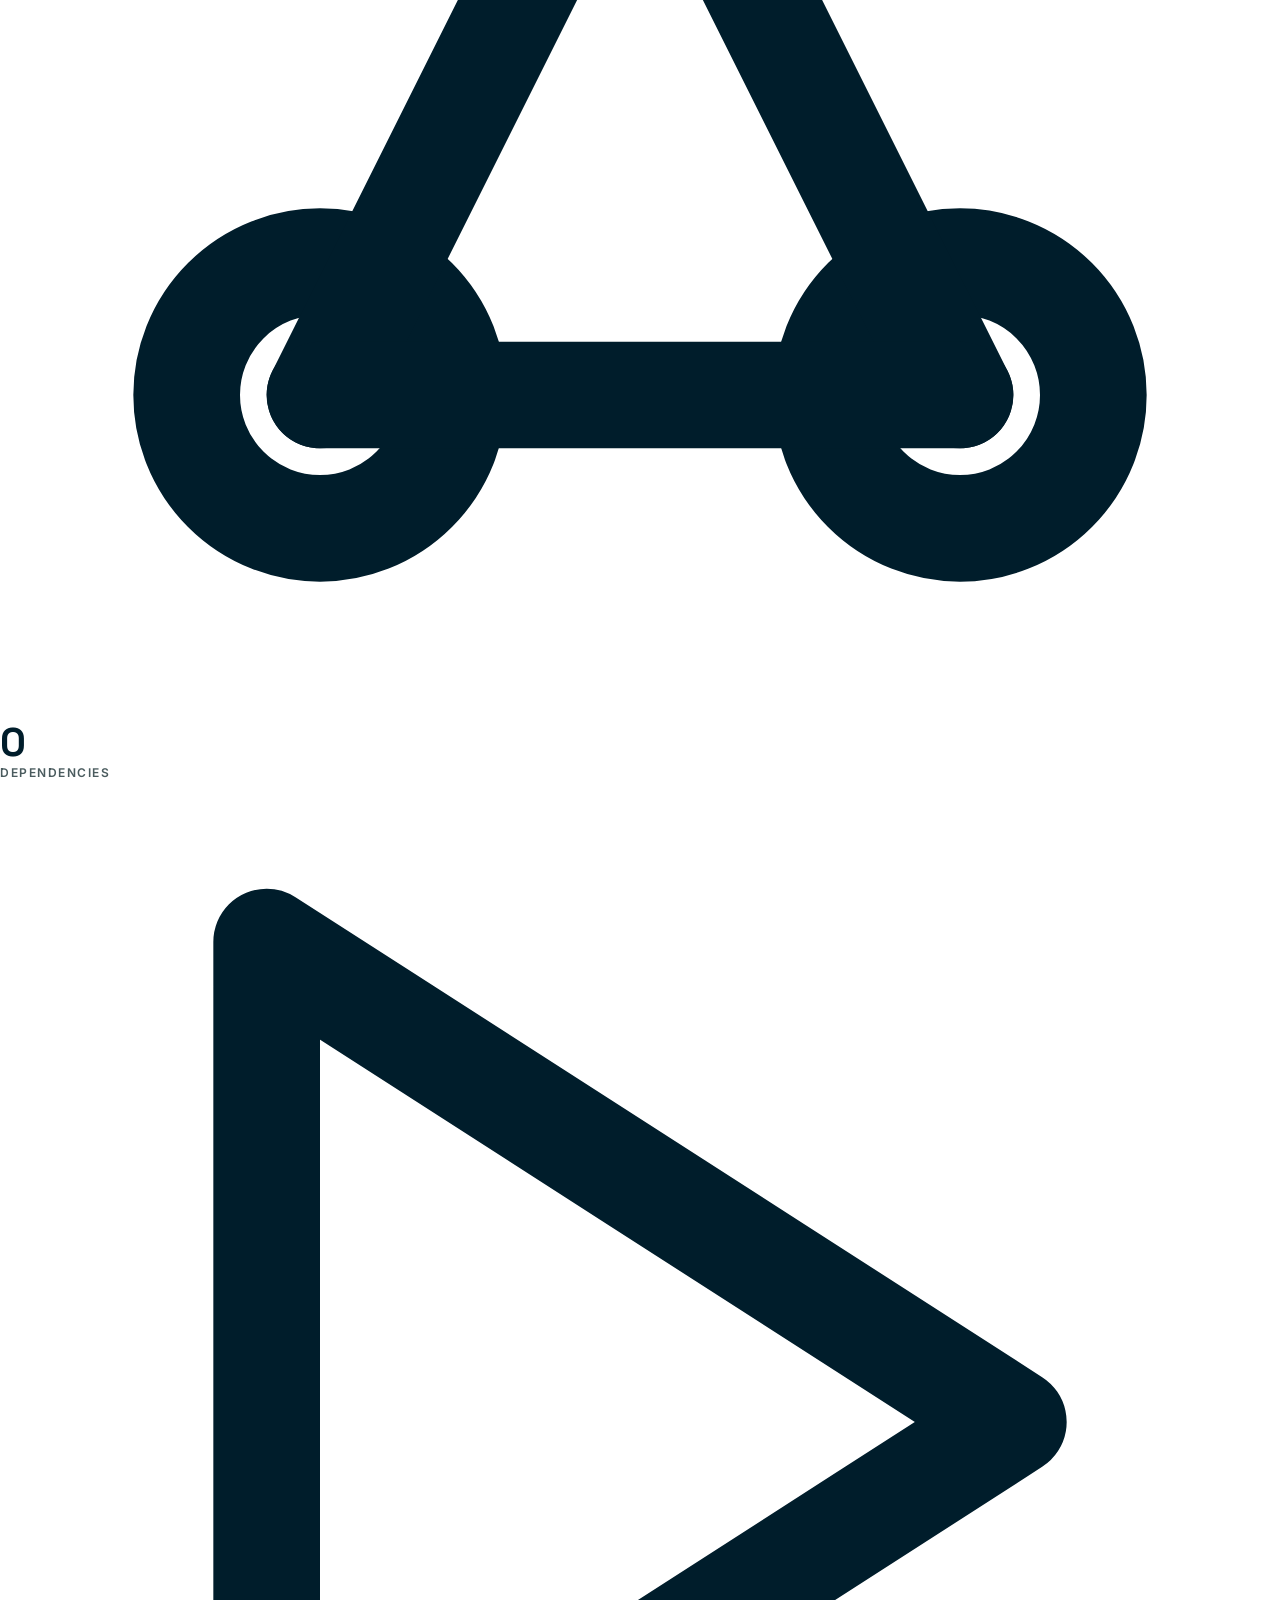
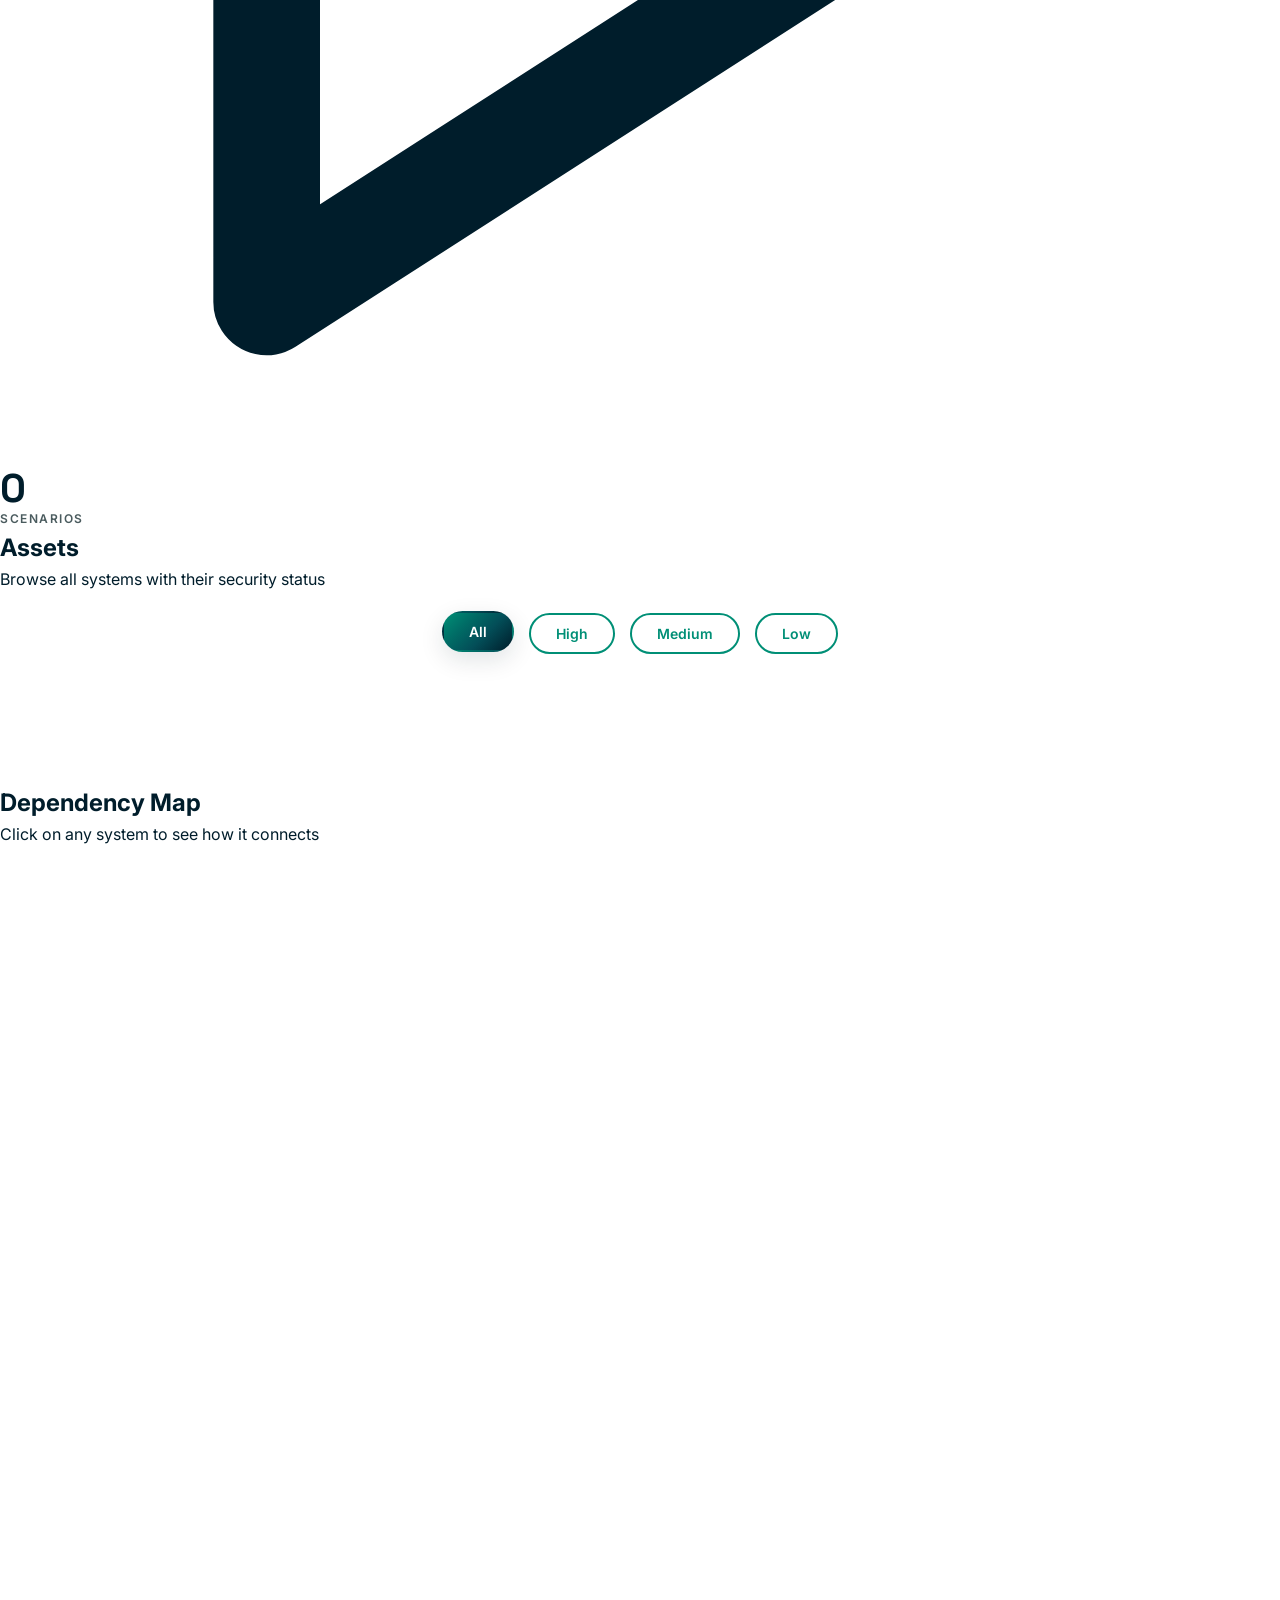
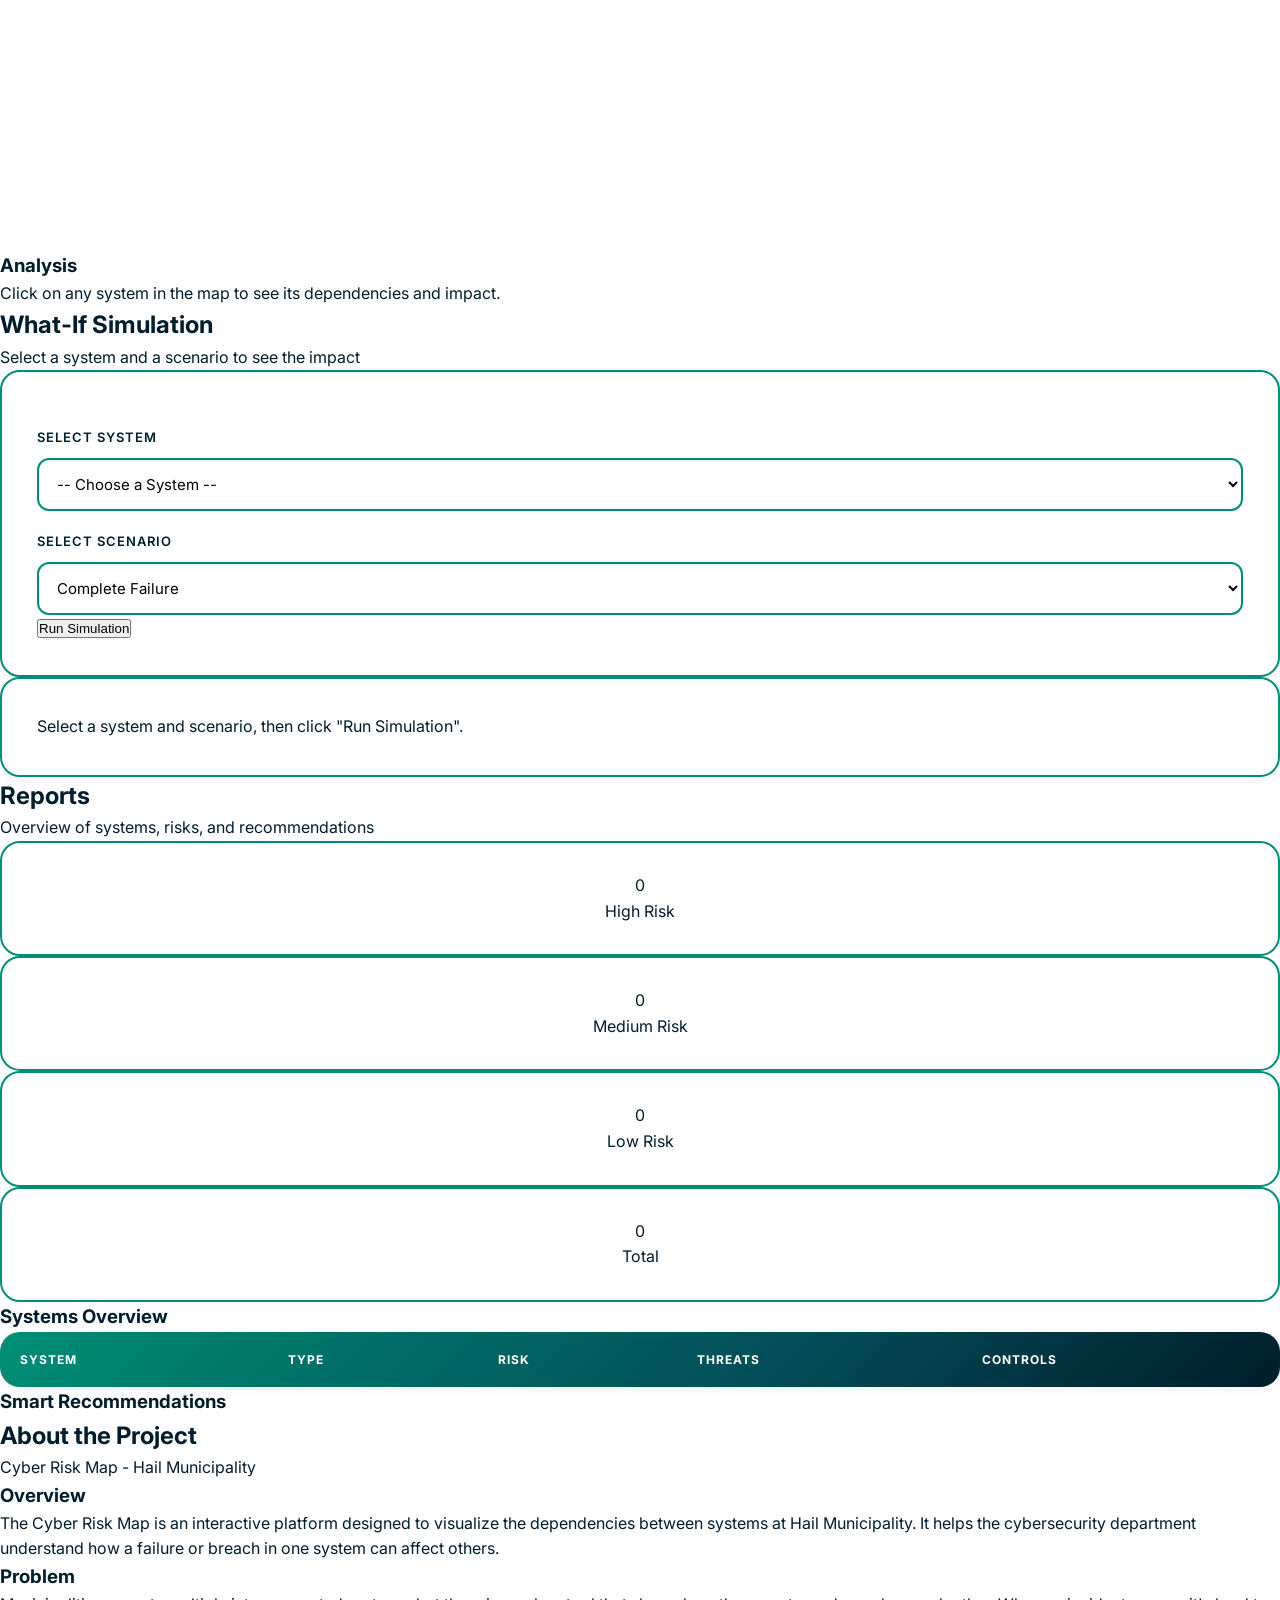
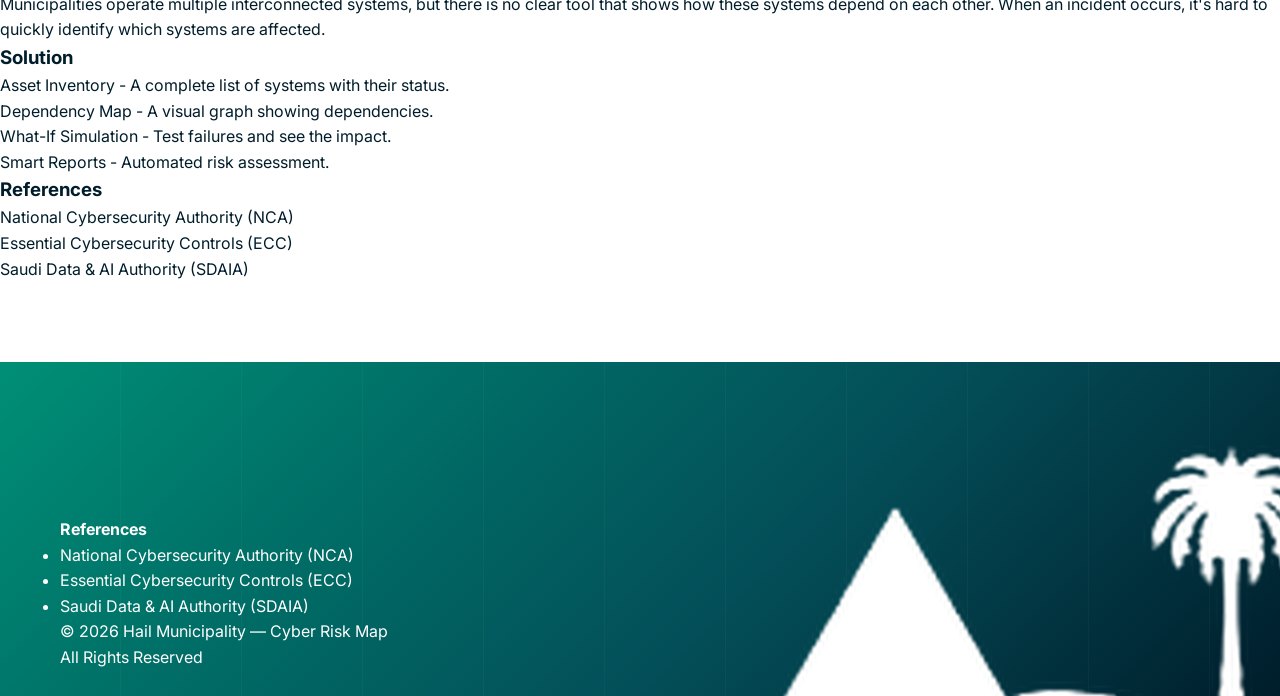
==== commit ea0fe9a9: "Update index.html" ====
--- a/index.html
+++ b/index.html
@@ -10,143 +10,321 @@
 </head>
 <body>
 
-    <header>
-    <div class="header-content">
-        <div class="logo-container">
-            <img src="images/logo2.png" alt="Hail Municipality" class="logo">
+    <!-- ===== HEADER ===== -->
+    <header class="main-header">
+        <button class="menu-btn" onclick="toggleMenu()" aria-label="Menu">
+            <span></span>
+            <span></span>
+            <span></span>
+        </button>
+        <div class="header-logo">
+            <img src="images/logo2.png" alt="Hail Municipality">
+        </div>
+        <div class="header-spacer"></div>
+    </header>
+
+    <!-- ===== SIDE MENU ===== -->
+    <nav class="side-menu" id="sideMenu">
+        <div class="menu-header">
+            <img src="images/logo2.png" alt="Hail Municipality">
+            <button class="close-btn" onclick="toggleMenu()">×</button>
+        </div>
+        <ul class="menu-links">
+            <li><a href="#" data-section="home" class="active" onclick="showSection('home'); return false;">Home</a></li>
+            <li><a href="#" data-section="assets" onclick="showSection('assets'); return false;">Assets</a></li>
+            <li><a href="#" data-section="map" onclick="showSection('map'); return false;">Map</a></li>
+            <li><a href="#" data-section="simulation" onclick="showSection('simulation'); return false;">Simulation</a></li>
+            <li><a href="#" data-section="reports" onclick="showSection('reports'); return false;">Reports</a></li>
+            <li><a href="#" data-section="about" onclick="showSection('about'); return false;">About</a></li>
+        </ul>
+    </nav>
+    <div class="overlay" id="overlay" onclick="toggleMenu()"></div>
+
+    <!-- ===== MAIN CONTENT ===== -->
+    <main>
+
+        <!-- ===== HOME SECTION ===== -->
+        <section id="section-home" class="section active">
+            <div class="hero">
+                <h1>Cyber Risk Map</h1>
+                <p>Interactive platform to analyze system dependencies and assess cybersecurity risks across Hail Municipality infrastructure.</p>
+            </div>
+
+            <div class="main-cards">
+                <div class="main-card" onclick="showSection('assets')">
+                    <div class="card-icon-box">
+                        <svg viewBox="0 0 24 24" fill="none" stroke="currentColor" stroke-width="2" stroke-linecap="round" stroke-linejoin="round">
+                            <rect x="3" y="3" width="7" height="7" rx="1.5"/>
+                            <rect x="14" y="3" width="7" height="7" rx="1.5"/>
+                            <rect x="3" y="14" width="7" height="7" rx="1.5"/>
+                            <rect x="14" y="14" width="7" height="7" rx="1.5"/>
+                        </svg>
+                    </div>
+                    <h3>Assets</h3>
+                    <p>Browse all systems and services with their security status</p>
+                </div>
+
+                <div class="main-card" onclick="showSection('map')">
+                    <div class="card-icon-box">
+                        <svg viewBox="0 0 24 24" fill="none" stroke="currentColor" stroke-width="2" stroke-linecap="round" stroke-linejoin="round">
+                            <circle cx="12" cy="6" r="2.5"/>
+                            <circle cx="6" cy="18" r="2.5"/>
+                            <circle cx="18" cy="18" r="2.5"/>
+                            <line x1="12" y1="6" x2="6" y2="18"/>
+                            <line x1="12" y1="6" x2="18" y2="18"/>
+                            <line x1="6" y1="18" x2="18" y2="18"/>
+                        </svg>
+                    </div>
+                    <h3>Dependency Map</h3>
+                    <p>Visualize how systems depend on each other</p>
+                </div>
+
+                <div class="main-card" onclick="showSection('simulation')">
+                    <div class="card-icon-box">
+                        <svg viewBox="0 0 24 24" fill="none" stroke="currentColor" stroke-width="2" stroke-linecap="round" stroke-linejoin="round">
+                            <polygon points="5,3 19,12 5,21"/>
+                        </svg>
+                    </div>
+                    <h3>Simulation</h3>
+                    <p>Run what-if scenarios and see the impact</p>
+                </div>
+            </div>
+
+            <div class="stats-row">
+                <div class="stat-node">
+                    <div class="stat-icon-box">
+                        <svg viewBox="0 0 24 24" fill="none" stroke="currentColor" stroke-width="2" stroke-linecap="round" stroke-linejoin="round">
+                            <rect x="2" y="3" width="20" height="6" rx="1.5"/>
+                            <rect x="2" y="15" width="20" height="6" rx="1.5"/>
+                            <circle cx="6" cy="6" r="1" fill="currentColor"/>
+                            <circle cx="6" cy="18" r="1" fill="currentColor"/>
+                        </svg>
+                    </div>
+                    <div class="stat-number" data-target="7">0</div>
+                    <div class="stat-label">Systems</div>
+                </div>
+
+                <div class="stat-connector"></div>
+
+                <div class="stat-node">
+                    <div class="stat-icon-box">
+                        <svg viewBox="0 0 24 24" fill="none" stroke="currentColor" stroke-width="2" stroke-linecap="round" stroke-linejoin="round">
+                            <circle cx="12" cy="6" r="2.5"/>
+                            <circle cx="6" cy="18" r="2.5"/>
+                            <circle cx="18" cy="18" r="2.5"/>
+                            <line x1="12" y1="6" x2="6" y2="18"/>
+                            <line x1="12" y1="6" x2="18" y2="18"/>
+                            <line x1="6" y1="18" x2="18" y2="18"/>
+                        </svg>
+                    </div>
+                    <div class="stat-number" data-target="12">0</div>
+                    <div class="stat-label">Dependencies</div>
+                </div>
+
+                <div class="stat-connector"></div>
+
+                <div class="stat-node">
+                    <div class="stat-icon-box">
+                        <svg viewBox="0 0 24 24" fill="none" stroke="currentColor" stroke-width="2" stroke-linecap="round" stroke-linejoin="round">
+                            <polygon points="5,3 19,12 5,21"/>
+                        </svg>
+                    </div>
+                    <div class="stat-number" data-target="5">0</div>
+                    <div class="stat-label">Scenarios</div>
+                </div>
+            </div>
+        </section>
+
+        <!-- ===== ASSETS SECTION ===== -->
+        <section id="section-assets" class="section">
+            <div class="section-header">
+                <h2>Assets</h2>
+                <p>Browse all systems with their security status</p>
+            </div>
+
+            <div class="filters">
+                <button class="filter-btn active" data-filter="all">All</button>
+                <button class="filter-btn" data-filter="high">High</button>
+                <button class="filter-btn" data-filter="medium">Medium</button>
+                <button class="filter-btn" data-filter="low">Low</button>
+            </div>
+
+            <div class="assets-grid" id="assetsGrid"></div>
+        </section>
+
+        <!-- ===== MAP SECTION ===== -->
+        <section id="section-map" class="section">
+            <div class="section-header">
+                <h2>Dependency Map</h2>
+                <p>Click on any system to see how it connects</p>
+            </div>
+
+            <div class="map-container">
+                <svg id="dependencyMap" viewBox="0 0 900 700" xmlns="http://www.w3.org/2000/svg"></svg>
+            </div>
+
+            <div class="analysis-panel" id="analysisPanel">
+                <h3>Analysis</h3>
+                <p id="analysisText">Click on any system in the map to see its dependencies and impact.</p>
+            </div>
+        </section>
+
+        <!-- ===== SIMULATION SECTION ===== -->
+        <section id="section-simulation" class="section">
+            <div class="section-header">
+                <h2>What-If Simulation</h2>
+                <p>Select a system and a scenario to see the impact</p>
+            </div>
+
+            <div class="simulation-grid">
+                <div class="sim-input">
+                    <label>Select System</label>
+                    <select id="simSystem">
+                        <option value="">-- Choose a System --</option>
+                    </select>
+
+                    <label>Select Scenario</label>
+                    <select id="simScenario">
+                        <option value="failure">Complete Failure</option>
+                        <option value="breach">Data Breach</option>
+                        <option value="ddos">DDoS Attack</option>
+                        <option value="ransomware">Ransomware</option>
+                    </select>
+
+                    <button class="btn-primary" onclick="runSimulation()">Run Simulation</button>
+                </div>
+
+                <div class="sim-results" id="simResults">
+                    <p class="placeholder">Select a system and scenario, then click "Run Simulation".</p>
+                </div>
+            </div>
+        </section>
+
+        <!-- ===== REPORTS SECTION ===== -->
+        <section id="section-reports" class="section">
+            <div class="section-header">
+                <h2>Reports</h2>
+                <p>Overview of systems, risks, and recommendations</p>
+            </div>
+
+            <div class="summary-row">
+                <div class="summary-card">
+                    <div class="summary-num" id="countHigh">0</div>
+                    <div class="summary-lbl">High Risk</div>
+                </div>
+                <div class="summary-card">
+                    <div class="summary-num" id="countMedium">0</div>
+                    <div class="summary-lbl">Medium Risk</div>
+                </div>
+                <div class="summary-card">
+                    <div class="summary-num" id="countLow">0</div>
+                    <div class="summary-lbl">Low Risk</div>
+                </div>
+                <div class="summary-card">
+                    <div class="summary-num" id="countTotal">0</div>
+                    <div class="summary-lbl">Total</div>
+                </div>
+            </div>
+
+            <div class="report-block">
+                <h3>Systems Overview</h3>
+                <div class="table-wrapper">
+                    <table class="report-table">
+                        <thead>
+                            <tr>
+                                <th>System</th>
+                                <th>Type</th>
+                                <th>Risk</th>
+                                <th>Threats</th>
+                                <th>Controls</th>
+                            </tr>
+                        </thead>
+                        <tbody id="reportTableBody"></tbody>
+                    </table>
+                </div>
+            </div>
+
+            <div class="report-block">
+                <h3>Smart Recommendations</h3>
+                <div id="recommendations" class="recommendations"></div>
+            </div>
+        </section>
+
+        <!-- ===== ABOUT SECTION ===== -->
+        <section id="section-about" class="section">
+            <div class="section-header">
+                <h2>About the Project</h2>
+                <p>Cyber Risk Map - Hail Municipality</p>
+            </div>
+
+            <div class="about-wrapper">
+                <div class="about-card">
+                    <h3>Overview</h3>
+                    <p>The Cyber Risk Map is an interactive platform designed to visualize the dependencies between systems at Hail Municipality. It helps the cybersecurity department understand how a failure or breach in one system can affect others.</p>
+                </div>
+
+                <div class="about-card">
+                    <h3>Problem</h3>
+                    <p>Municipalities operate multiple interconnected systems, but there is no clear tool that shows how these systems depend on each other. When an incident occurs, it's hard to quickly identify which systems are affected.</p>
+                </div>
+
+                <div class="about-card">
+                    <h3>Solution</h3>
+                    <ul>
+                        <li>Asset Inventory - A complete list of systems with their status.</li>
+                        <li>Dependency Map - A visual graph showing dependencies.</li>
+                        <li>What-If Simulation - Test failures and see the impact.</li>
+                        <li>Smart Reports - Automated risk assessment.</li>
+                    </ul>
+                </div>
+
+                <div class="about-card">
+                    <h3>References</h3>
+                    <ul>
+                        <li>National Cybersecurity Authority (NCA)</li>
+                        <li>Essential Cybersecurity Controls (ECC)</li>
+                        <li>Saudi Data & AI Authority (SDAIA)</li>
+                    </ul>
+                </div>
+            </div>
+        </section>
+
+    </main>
+
+    <!-- ===== FOOTER ===== -->
+    <footer class="main-footer">
+        <div class="footer-logo">
+            <img src="images/logo1.png" alt="Hail Municipality">
+        </div>
+
+        <div class="footer-references">
+            <h4>References</h4>
+            <ul>
+                <li>National Cybersecurity Authority (NCA)</li>
+                <li>Essential Cybersecurity Controls (ECC)</li>
+                <li>Saudi Data & AI Authority (SDAIA)</li>
+            </ul>
+        </div>
+
+        <div class="footer-divider"></div>
+
+        <div class="footer-copyright">
+            <p>©️ 2026 Hail Municipality — Cyber Risk Map</p>
+            <p>All Rights Reserved</p>
+        </div>
+    </footer>
+
+    <!-- ===== MODAL ===== -->
+    <div class="modal" id="assetModal" onclick="closeModal(event)">
+        <div class="modal-content" onclick="event.stopPropagation()">
+            <div class="modal-header">
+                <h2 id="modalTitle">System Details</h2>
+                <button class="modal-close" onclick="closeModal(event)">×</button>
+            </div>
+            <div id="modalBody"></div>
         </div>
     </div>
-</header>
-<div class="project-title">
-     <h1>Cyber Risk Map</h1>
-     <p>Hail Municipality</p>
- </div> 
-    <nav>
-        <a href="index.html" class="active">Home</a>
-        <a href="assets.html">Assets</a>
-        <a href="map.html">Map</a>
-        <a href="simulation.html">Simulation</a>
-        <a href="reports.html">Reports</a>
-        <a href="about.html">About</a>
-    </nav>
-
-    <section class="hero">
-        <p>Interactive platform to analyze system dependencies and assess impact across Hail Municipality infrastructure.</p>
-    </section>
-
-    <section class="cards-grid">
-        <a href="assets.html" class="card">
-            <div class="card-icon">
-                <svg viewBox="0 0 24 24" stroke-linecap="round" stroke-linejoin="round">
-                    <rect x="3" y="3" width="7" height="7" rx="1.5"/>
-                    <rect x="14" y="3" width="7" height="7" rx="1.5"/>
-                    <rect x="3" y="14" width="7" height="7" rx="1.5"/>
-                    <rect x="14" y="14" width="7" height="7" rx="1.5"/>
-                </svg>
-            </div>
-            <h3>Assets</h3>
-            <p>Browse all systems and services with their security status</p>
-        </a>
-
-        <a href="map.html" class="card">
-            <div class="card-icon">
-                <svg viewBox="0 0 24 24" stroke-linecap="round" stroke-linejoin="round">
-                    <circle cx="12" cy="6" r="2.5"/>
-                    <circle cx="6" cy="18" r="2.5"/>
-                    <circle cx="18" cy="18" r="2.5"/>
-                    <line x1="12" y1="6" x2="6" y2="18"/>
-                    <line x1="12" y1="6" x2="18" y2="18"/>
-                    <line x1="6" y1="18" x2="18" y2="18"/>
-                </svg>
-            </div>
-            <h3>Dependency Map</h3>
-            <p>Visualize how systems depend on each other</p>
-        </a>
-
-        <a href="simulation.html" class="card">
-            <div class="card-icon">
-                <svg viewBox="0 0 24 24" stroke-linecap="round" stroke-linejoin="round">
-                    <polygon points="5,3 19,12 5,21"/>
-                </svg>
-            </div>
-            <h3>Simulation</h3>
-            <p>Run what-if scenarios and see the impact</p>
-        </a>
-    </section>
-
-    <section class="stats-bar">
-        <div class="stat-item">
-            <div class="stat-circle"></div>
-            <svg class="stat-icon" viewBox="0 0 24 24" stroke-linecap="round" stroke-linejoin="round">
-                <rect x="2" y="3" width="20" height="6" rx="1.5"/>
-                <rect x="2" y="15" width="20" height="6" rx="1.5"/>
-                <circle cx="6" cy="6" r="1" fill="currentColor"/>
-                <circle cx="6" cy="18" r="1" fill="currentColor"/>
-            </svg>
-            <div class="stat-number">7</div>
-            <div class="stat-label">Systems</div>
-        </div>
-
-        <div class="stat-line"></div>
-
-        <div class="stat-item">
-            <div class="stat-circle"></div>
-            <svg class="stat-icon" viewBox="0 0 24 24" stroke-linecap="round" stroke-linejoin="round">
-                <circle cx="12" cy="6" r="2.5"/>
-                <circle cx="6" cy="18" r="2.5"/>
-                <circle cx="18" cy="18" r="2.5"/>
-                <line x1="12" y1="6" x2="6" y2="18"/>
-                <line x1="12" y1="6" x2="18" y2="18"/>
-                <line x1="6" y1="18" x2="18" y2="18"/>
-            </svg>
-            <div class="stat-number">12</div>
-            <div class="stat-label">Dependencies</div>
-        </div>
-
-        <div class="stat-line"></div>
-
-        <div class="stat-item">
-            <div class="stat-circle"></div>
-            <svg class="stat-icon" viewBox="0 0 24 24" stroke-linecap="round" stroke-linejoin="round">
-                <polygon points="5,3 19,12 5,21"/>
-            </svg>
-            <div class="stat-number">5</div>
-            <div class="stat-label">Scenarios</div>
-        </div>
-    </section>
-
-    <footer>
-        <div class="footer-content">
-            <div class="footer-section">
-                <img src="images/logo1.png" alt="Hail Municipality" class="footer-logo">
-                <h3>Cyber Risk Map</h3>
-                <p>Hail Municipality</p>
-            </div>
-            <div class="footer-section">
-                <h4>Quick Links</h4>
-                <ul>
-                    <li><a href="index.html">Home</a></li>
-                    <li><a href="assets.html">Assets</a></li>
-                    <li><a href="map.html">Map</a></li>
-                    <li><a href="simulation.html">Simulation</a></li>
-                    <li><a href="reports.html">Reports</a></li>
-                    <li><a href="about.html">About</a></li>
-                </ul>
-            </div>
-            <div class="footer-section">
-                <h4>References</h4>
-                <ul>
-                    <li>National Cybersecurity Authority (NCA)</li>
-                    <li>Essential Cybersecurity Controls (ECC)</li>
-                    <li>Saudi Data & AI Authority (SDAIA)</li>
-                </ul>
-            </div>
-        </div>
-        <div class="footer-bottom">
-            <p>©️ 2026 Hail Municipality - All Rights Reserved</p>
-            <p>Cybersecurity Department</p>
-        </div>
-    </footer>
-
+
+    <script src="script.js"></script>
 </body>
 </html>
--- a/style.css
+++ b/style.css
@@ -973,7 +973,7 @@
 
 .footer-content {
     display: grid;
-    grid-template-columns: repeat(3, 1fr);
+    grid-template-columns: 1.5fr 1fr 1fr;
     gap: 40px;
     max-width: 1200px;
     margin: 0 auto;
@@ -982,8 +982,8 @@
 }
 
 .footer-logo {
-    width: 60px;
-    height: 60px;
+    width: 80px;
+    height: 80px;
     object-fit: contain;
     margin-bottom: 15px;
 }
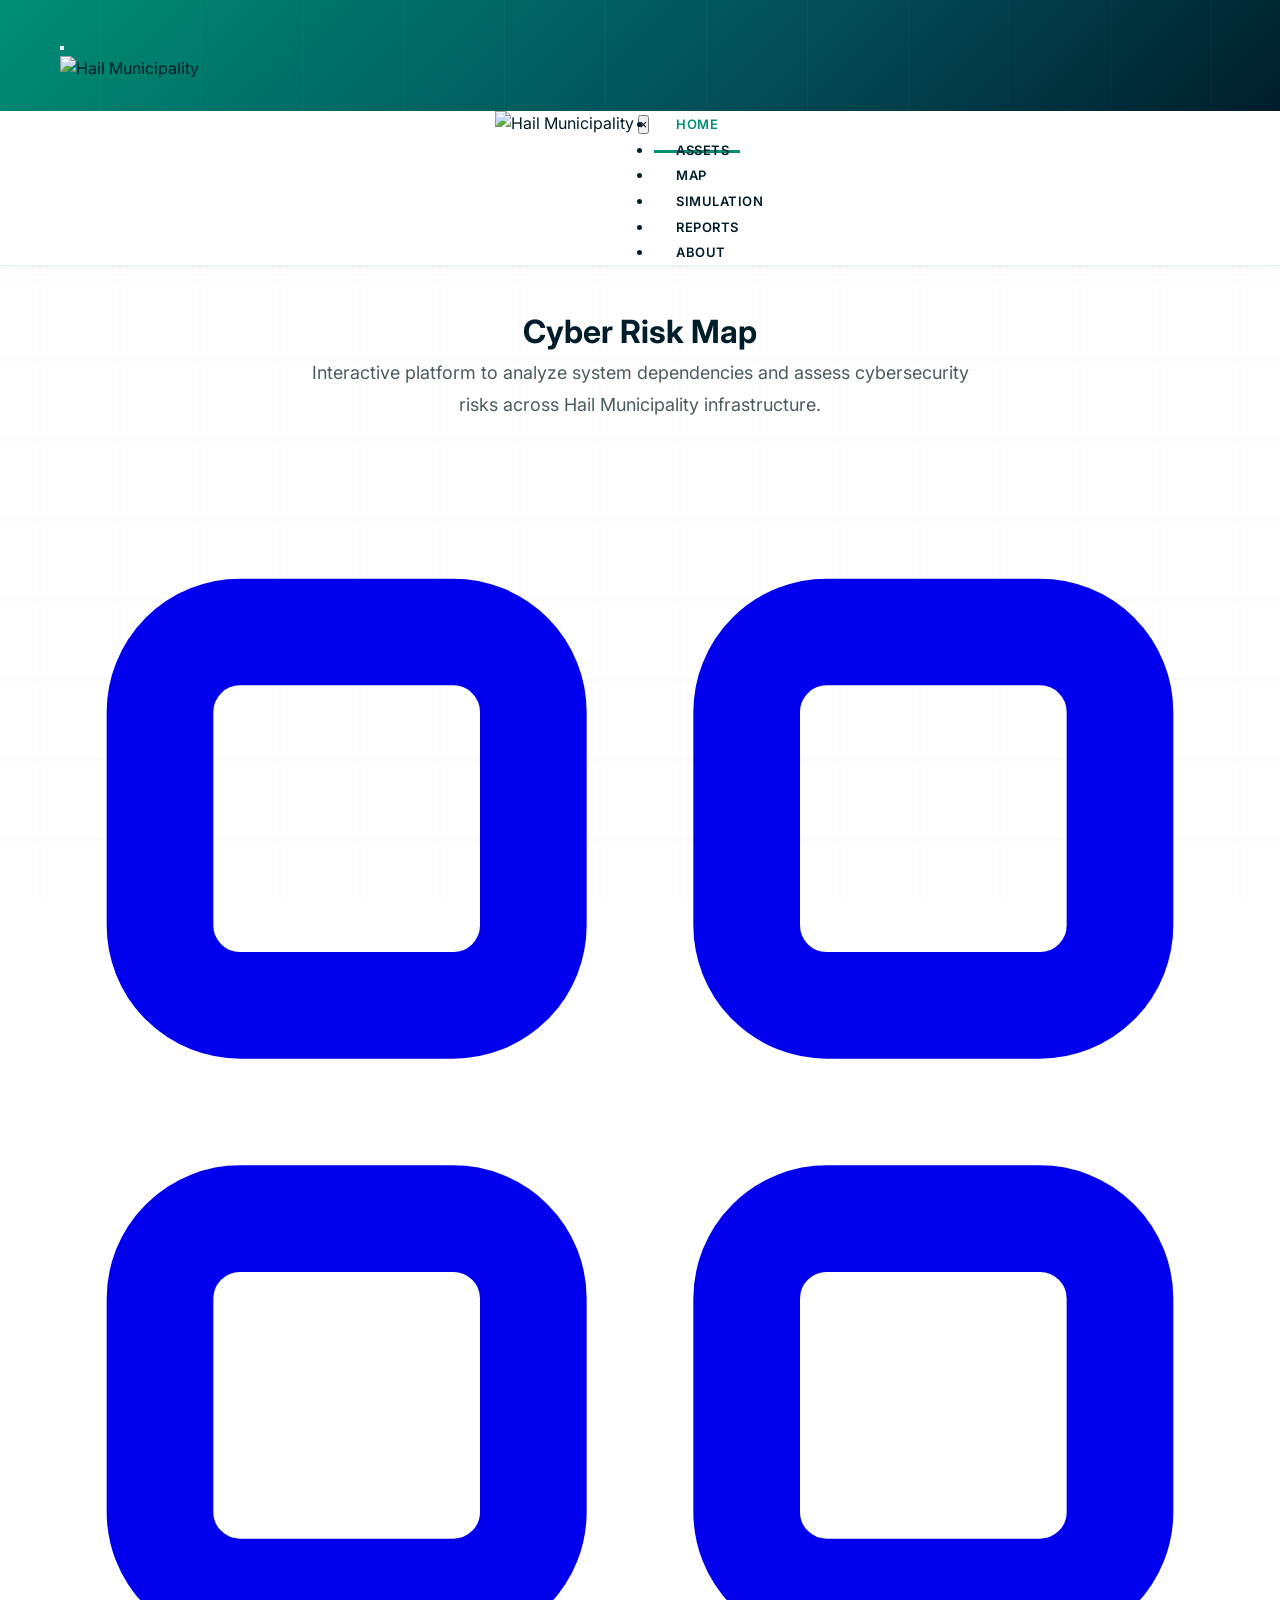
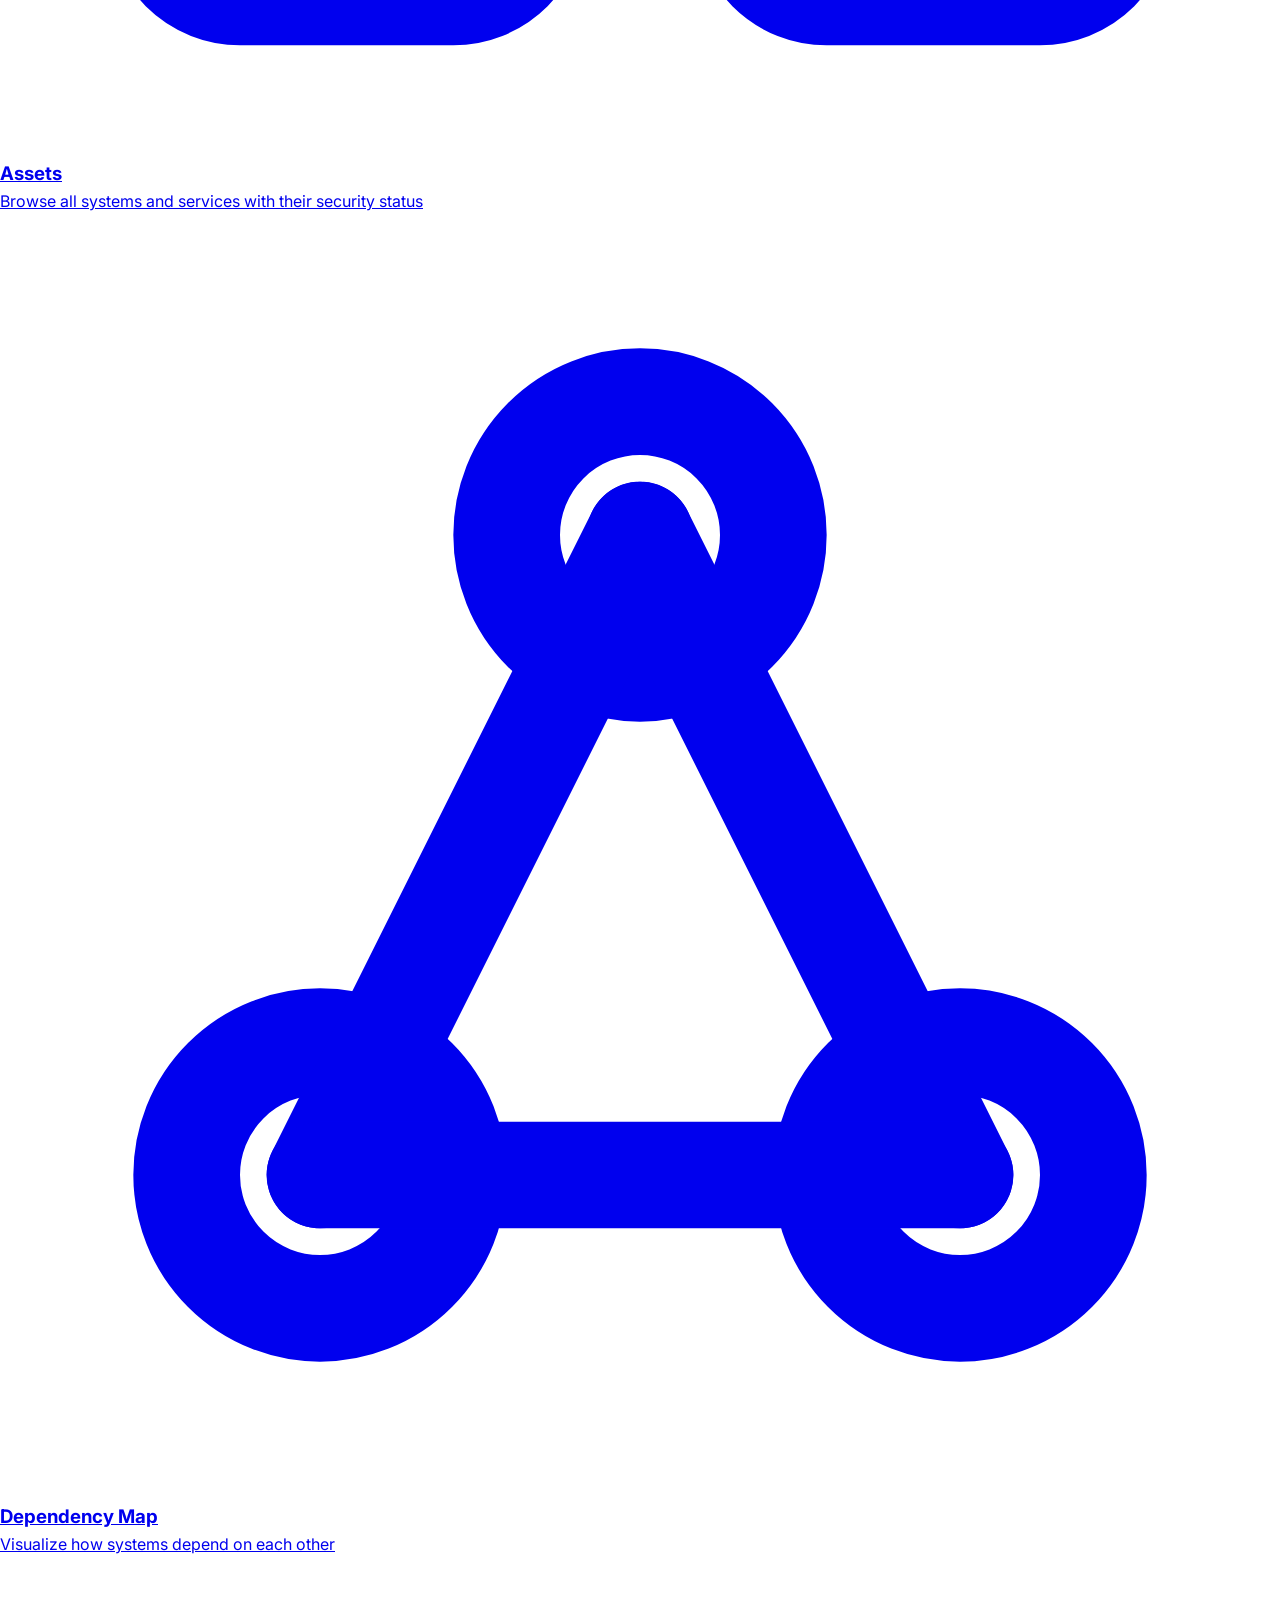
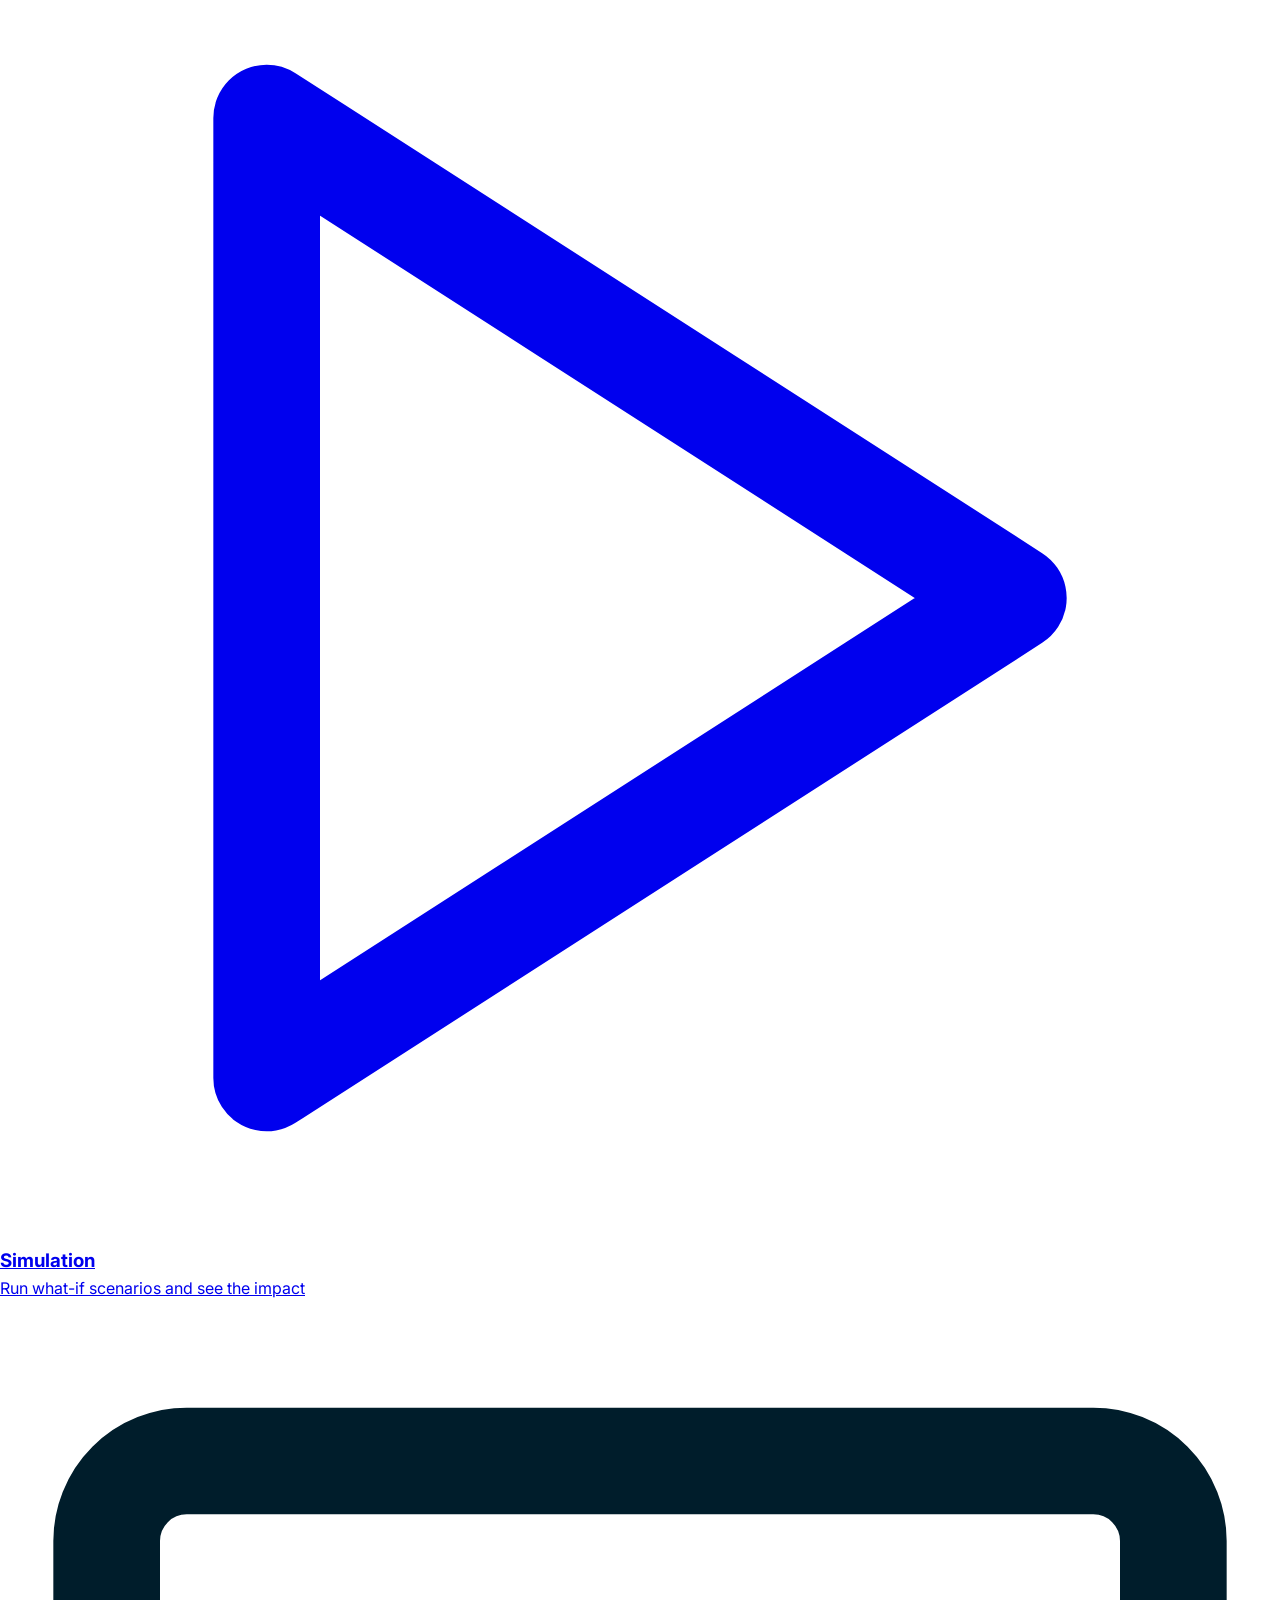
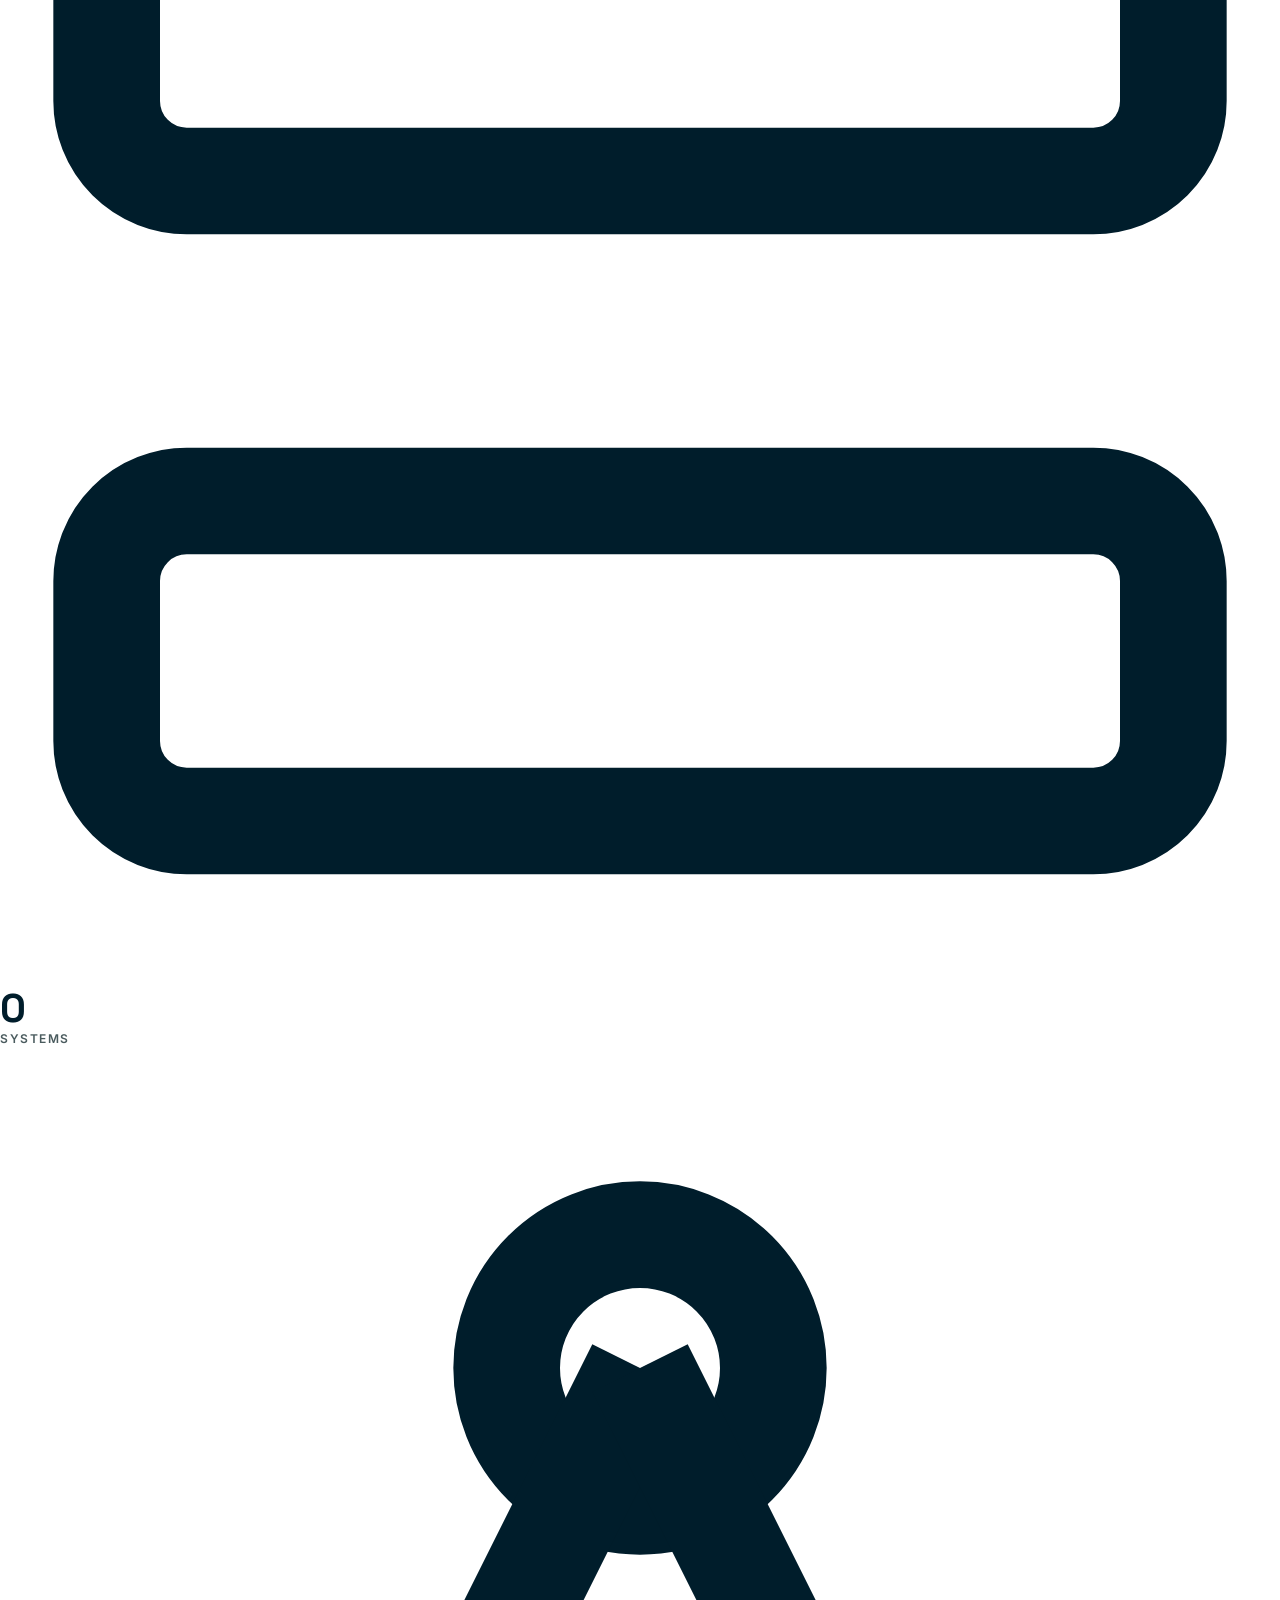
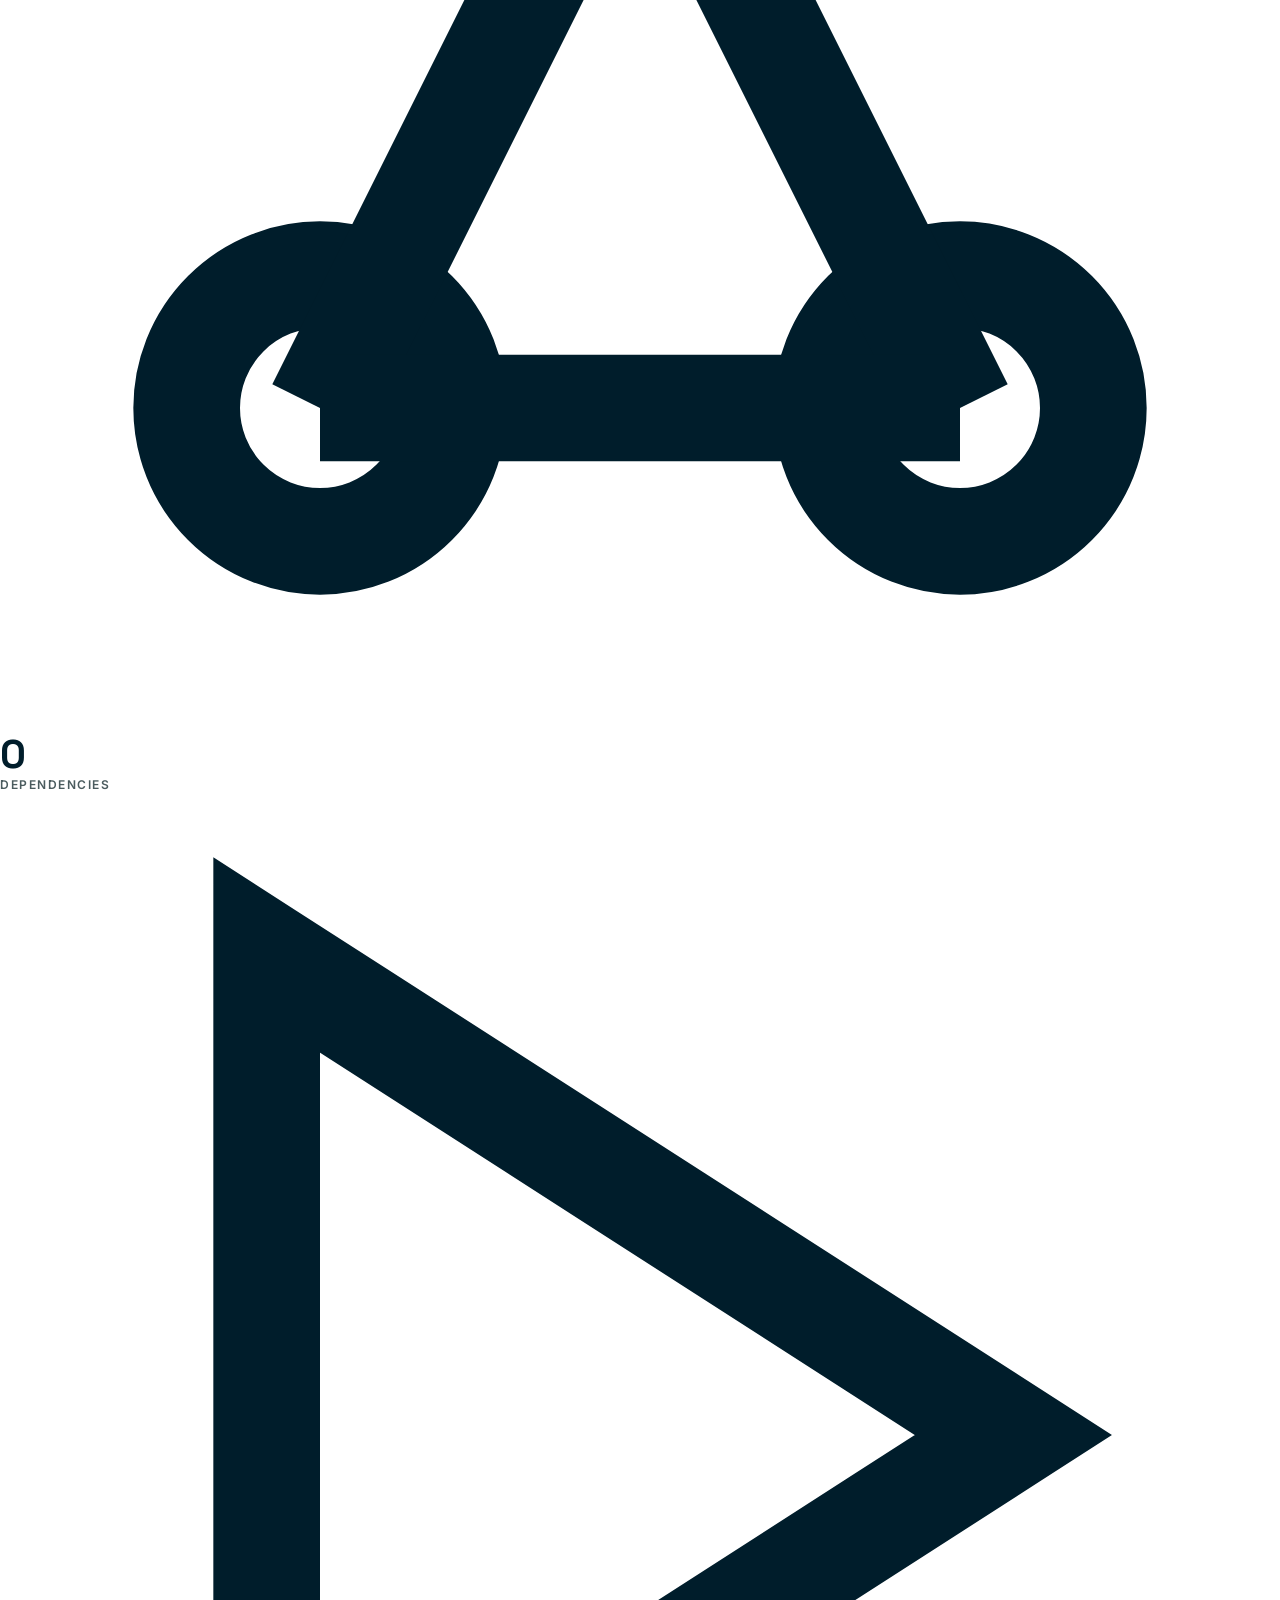
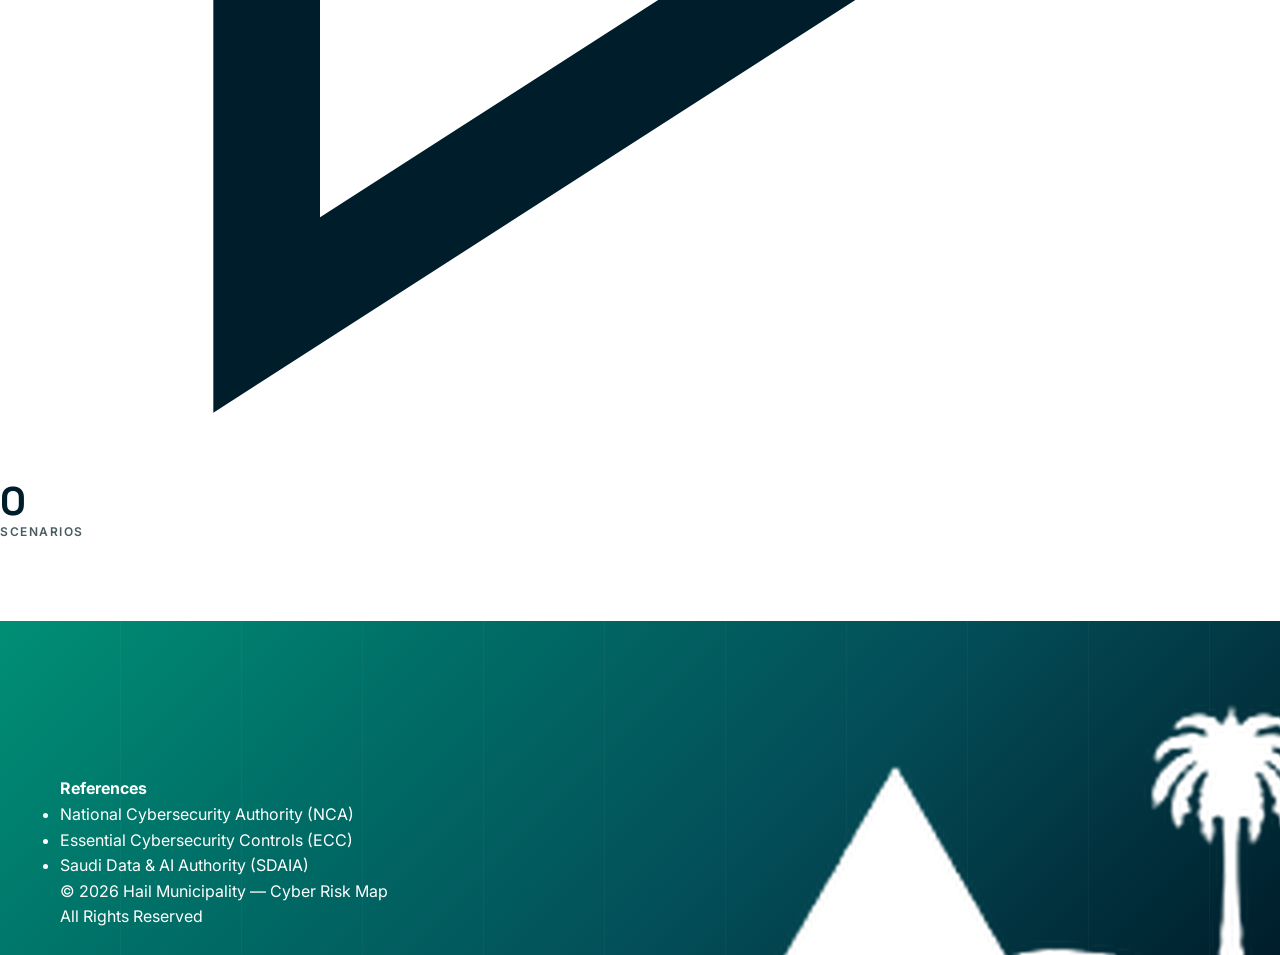
==== commit 5aa21479: "Update index.html" ====
--- a/index.html
+++ b/index.html
@@ -4,327 +4,131 @@
 <head>
     <meta charset="UTF-8">
     <meta name="viewport" content="width=device-width, initial-scale=1.0">
-    <title>Cyber Risk Map | Hail Municipality</title>
+    <title>Home | Cyber Risk Map</title>
     <link rel="stylesheet" href="style.css">
-    <link rel="icon" href="data:image/svg+xml,<svg xmlns='http://www.w3.org/2000/svg' viewBox='0 0 100 100'><text y='.9em' font-size='90'>🛡️</text></svg>">
 </head>
 <body>
 
-    <!-- ===== HEADER ===== -->
-    <header class="main-header">
-        <button class="menu-btn" onclick="toggleMenu()" aria-label="Menu">
-            <span></span>
-            <span></span>
-            <span></span>
-        </button>
-        <div class="header-logo">
-            <img src="images/logo2.png" alt="Hail Municipality">
+<header class="main-header">
+    <button class="menu-btn" onclick="toggleMenu()"><span></span><span></span><span></span></button>
+    <div class="header-logo"><img src="images/logo2.png" alt="Hail Municipality"></div>
+    <div class="header-spacer"></div>
+</header>
+
+<nav class="side-menu" id="sideMenu">
+    <div class="menu-header">
+        <img src="images/logo2.png" alt="Hail Municipality">
+        <button class="close-btn" onclick="toggleMenu()">×</button>
+    </div>
+    <ul class="menu-links">
+        <li><a href="index.html" class="active">Home</a></li>
+        <li><a href="assets.html">Assets</a></li>
+        <li><a href="map.html">Map</a></li>
+        <li><a href="simulation.html">Simulation</a></li>
+        <li><a href="reports.html">Reports</a></li>
+        <li><a href="about.html">About</a></li>
+    </ul>
+</nav>
+<div class="overlay" id="overlay" onclick="toggleMenu()"></div>
+
+<main>
+    <div class="hero">
+        <h1>Cyber Risk Map</h1>
+        <p>Interactive platform to analyze system dependencies and assess cybersecurity risks across Hail Municipality infrastructure.</p>
+    </div>
+
+    <div class="main-cards">
+        <a href="assets.html" class="main-card">
+            <div class="card-icon-box">
+                <svg viewBox="0 0 24 24" fill="none" stroke="currentColor" stroke-width="2" stroke-linecap="round" stroke-linejoin="round">
+                    <rect x="3" y="3" width="7" height="7" rx="1.5"/>
+                    <rect x="14" y="3" width="7" height="7" rx="1.5"/>
+                    <rect x="3" y="14" width="7" height="7" rx="1.5"/>
+                    <rect x="14" y="14" width="7" height="7" rx="1.5"/>
+                </svg>
+            </div>
+            <h3>Assets</h3>
+            <p>Browse all systems and services with their security status</p>
+        </a>
+
+        <a href="map.html" class="main-card">
+            <div class="card-icon-box">
+                <svg viewBox="0 0 24 24" fill="none" stroke="currentColor" stroke-width="2" stroke-linecap="round" stroke-linejoin="round">
+                    <circle cx="12" cy="6" r="2.5"/>
+                    <circle cx="6" cy="18" r="2.5"/>
+                    <circle cx="18" cy="18" r="2.5"/>
+                    <line x1="12" y1="6" x2="6" y2="18"/>
+                    <line x1="12" y1="6" x2="18" y2="18"/>
+                    <line x1="6" y1="18" x2="18" y2="18"/>
+                </svg>
+            </div>
+            <h3>Dependency Map</h3>
+            <p>Visualize how systems depend on each other</p>
+        </a>
+
+        <a href="simulation.html" class="main-card">
+            <div class="card-icon-box">
+                <svg viewBox="0 0 24 24" fill="none" stroke="currentColor" stroke-width="2" stroke-linecap="round" stroke-linejoin="round">
+                    <polygon points="5,3 19,12 5,21"/>
+                </svg>
+            </div>
+            <h3>Simulation</h3>
+            <p>Run what-if scenarios and see the impact</p>
+        </a>
+    </div>
+
+    <div class="stats-row">
+        <div class="stat-node">
+            <div class="stat-icon-box">
+                <svg viewBox="0 0 24 24" fill="none" stroke="currentColor" stroke-width="2" stroke-linecap="round" stroke-linejoin="round">
+                    <rect x="2" y="3" width="20" height="6" rx="1.5"/>
+                    <rect x="2" y="15" width="20" height="6" rx="1.5"/>
+                </svg>
+            </div>
+            <div class="stat-number" data-target="7">0</div>
+            <div class="stat-label">Systems</div>
         </div>
-        <div class="header-spacer"></div>
-    </header>
-
-    <!-- ===== SIDE MENU ===== -->
-    <nav class="side-menu" id="sideMenu">
-        <div class="menu-header">
-            <img src="images/logo2.png" alt="Hail Municipality">
-            <button class="close-btn" onclick="toggleMenu()">×</button>
+        <div class="stat-connector"></div>
+        <div class="stat-node">
+            <div class="stat-icon-box">
+                <svg viewBox="0 0 24 24" fill="none" stroke="currentColor" stroke-width="2">
+                    <circle cx="12" cy="6" r="2.5"/><circle cx="6" cy="18" r="2.5"/><circle cx="18" cy="18" r="2.5"/>
+                    <line x1="12" y1="6" x2="6" y2="18"/><line x1="12" y1="6" x2="18" y2="18"/><line x1="6" y1="18" x2="18" y2="18"/>
+                </svg>
+            </div>
+            <div class="stat-number" data-target="12">0</div>
+            <div class="stat-label">Dependencies</div>
         </div>
-        <ul class="menu-links">
-            <li><a href="#" data-section="home" class="active" onclick="showSection('home'); return false;">Home</a></li>
-            <li><a href="#" data-section="assets" onclick="showSection('assets'); return false;">Assets</a></li>
-            <li><a href="#" data-section="map" onclick="showSection('map'); return false;">Map</a></li>
-            <li><a href="#" data-section="simulation" onclick="showSection('simulation'); return false;">Simulation</a></li>
-            <li><a href="#" data-section="reports" onclick="showSection('reports'); return false;">Reports</a></li>
-            <li><a href="#" data-section="about" onclick="showSection('about'); return false;">About</a></li>
-        </ul>
-    </nav>
-    <div class="overlay" id="overlay" onclick="toggleMenu()"></div>
-
-    <!-- ===== MAIN CONTENT ===== -->
-    <main>
-
-        <!-- ===== HOME SECTION ===== -->
-        <section id="section-home" class="section active">
-            <div class="hero">
-                <h1>Cyber Risk Map</h1>
-                <p>Interactive platform to analyze system dependencies and assess cybersecurity risks across Hail Municipality infrastructure.</p>
+        <div class="stat-connector"></div>
+        <div class="stat-node">
+            <div class="stat-icon-box">
+                <svg viewBox="0 0 24 24" fill="none" stroke="currentColor" stroke-width="2">
+                    <polygon points="5,3 19,12 5,21"/>
+                </svg>
             </div>
-
-            <div class="main-cards">
-                <div class="main-card" onclick="showSection('assets')">
-                    <div class="card-icon-box">
-                        <svg viewBox="0 0 24 24" fill="none" stroke="currentColor" stroke-width="2" stroke-linecap="round" stroke-linejoin="round">
-                            <rect x="3" y="3" width="7" height="7" rx="1.5"/>
-                            <rect x="14" y="3" width="7" height="7" rx="1.5"/>
-                            <rect x="3" y="14" width="7" height="7" rx="1.5"/>
-                            <rect x="14" y="14" width="7" height="7" rx="1.5"/>
-                        </svg>
-                    </div>
-                    <h3>Assets</h3>
-                    <p>Browse all systems and services with their security status</p>
-                </div>
-
-                <div class="main-card" onclick="showSection('map')">
-                    <div class="card-icon-box">
-                        <svg viewBox="0 0 24 24" fill="none" stroke="currentColor" stroke-width="2" stroke-linecap="round" stroke-linejoin="round">
-                            <circle cx="12" cy="6" r="2.5"/>
-                            <circle cx="6" cy="18" r="2.5"/>
-                            <circle cx="18" cy="18" r="2.5"/>
-                            <line x1="12" y1="6" x2="6" y2="18"/>
-                            <line x1="12" y1="6" x2="18" y2="18"/>
-                            <line x1="6" y1="18" x2="18" y2="18"/>
-                        </svg>
-                    </div>
-                    <h3>Dependency Map</h3>
-                    <p>Visualize how systems depend on each other</p>
-                </div>
-
-                <div class="main-card" onclick="showSection('simulation')">
-                    <div class="card-icon-box">
-                        <svg viewBox="0 0 24 24" fill="none" stroke="currentColor" stroke-width="2" stroke-linecap="round" stroke-linejoin="round">
-                            <polygon points="5,3 19,12 5,21"/>
-                        </svg>
-                    </div>
-                    <h3>Simulation</h3>
-                    <p>Run what-if scenarios and see the impact</p>
-                </div>
-            </div>
-
-            <div class="stats-row">
-                <div class="stat-node">
-                    <div class="stat-icon-box">
-                        <svg viewBox="0 0 24 24" fill="none" stroke="currentColor" stroke-width="2" stroke-linecap="round" stroke-linejoin="round">
-                            <rect x="2" y="3" width="20" height="6" rx="1.5"/>
-                            <rect x="2" y="15" width="20" height="6" rx="1.5"/>
-                            <circle cx="6" cy="6" r="1" fill="currentColor"/>
-                            <circle cx="6" cy="18" r="1" fill="currentColor"/>
-                        </svg>
-                    </div>
-                    <div class="stat-number" data-target="7">0</div>
-                    <div class="stat-label">Systems</div>
-                </div>
-
-                <div class="stat-connector"></div>
-
-                <div class="stat-node">
-                    <div class="stat-icon-box">
-                        <svg viewBox="0 0 24 24" fill="none" stroke="currentColor" stroke-width="2" stroke-linecap="round" stroke-linejoin="round">
-                            <circle cx="12" cy="6" r="2.5"/>
-                            <circle cx="6" cy="18" r="2.5"/>
-                            <circle cx="18" cy="18" r="2.5"/>
-                            <line x1="12" y1="6" x2="6" y2="18"/>
-                            <line x1="12" y1="6" x2="18" y2="18"/>
-                            <line x1="6" y1="18" x2="18" y2="18"/>
-                        </svg>
-                    </div>
-                    <div class="stat-number" data-target="12">0</div>
-                    <div class="stat-label">Dependencies</div>
-                </div>
-
-                <div class="stat-connector"></div>
-
-                <div class="stat-node">
-                    <div class="stat-icon-box">
-                        <svg viewBox="0 0 24 24" fill="none" stroke="currentColor" stroke-width="2" stroke-linecap="round" stroke-linejoin="round">
-                            <polygon points="5,3 19,12 5,21"/>
-                        </svg>
-                    </div>
-                    <div class="stat-number" data-target="5">0</div>
-                    <div class="stat-label">Scenarios</div>
-                </div>
-            </div>
-        </section>
-
-        <!-- ===== ASSETS SECTION ===== -->
-        <section id="section-assets" class="section">
-            <div class="section-header">
-                <h2>Assets</h2>
-                <p>Browse all systems with their security status</p>
-            </div>
-
-            <div class="filters">
-                <button class="filter-btn active" data-filter="all">All</button>
-                <button class="filter-btn" data-filter="high">High</button>
-                <button class="filter-btn" data-filter="medium">Medium</button>
-                <button class="filter-btn" data-filter="low">Low</button>
-            </div>
-
-            <div class="assets-grid" id="assetsGrid"></div>
-        </section>
-
-        <!-- ===== MAP SECTION ===== -->
-        <section id="section-map" class="section">
-            <div class="section-header">
-                <h2>Dependency Map</h2>
-                <p>Click on any system to see how it connects</p>
-            </div>
-
-            <div class="map-container">
-                <svg id="dependencyMap" viewBox="0 0 900 700" xmlns="http://www.w3.org/2000/svg"></svg>
-            </div>
-
-            <div class="analysis-panel" id="analysisPanel">
-                <h3>Analysis</h3>
-                <p id="analysisText">Click on any system in the map to see its dependencies and impact.</p>
-            </div>
-        </section>
-
-        <!-- ===== SIMULATION SECTION ===== -->
-        <section id="section-simulation" class="section">
-            <div class="section-header">
-                <h2>What-If Simulation</h2>
-                <p>Select a system and a scenario to see the impact</p>
-            </div>
-
-            <div class="simulation-grid">
-                <div class="sim-input">
-                    <label>Select System</label>
-                    <select id="simSystem">
-                        <option value="">-- Choose a System --</option>
-                    </select>
-
-                    <label>Select Scenario</label>
-                    <select id="simScenario">
-                        <option value="failure">Complete Failure</option>
-                        <option value="breach">Data Breach</option>
-                        <option value="ddos">DDoS Attack</option>
-                        <option value="ransomware">Ransomware</option>
-                    </select>
-
-                    <button class="btn-primary" onclick="runSimulation()">Run Simulation</button>
-                </div>
-
-                <div class="sim-results" id="simResults">
-                    <p class="placeholder">Select a system and scenario, then click "Run Simulation".</p>
-                </div>
-            </div>
-        </section>
-
-        <!-- ===== REPORTS SECTION ===== -->
-        <section id="section-reports" class="section">
-            <div class="section-header">
-                <h2>Reports</h2>
-                <p>Overview of systems, risks, and recommendations</p>
-            </div>
-
-            <div class="summary-row">
-                <div class="summary-card">
-                    <div class="summary-num" id="countHigh">0</div>
-                    <div class="summary-lbl">High Risk</div>
-                </div>
-                <div class="summary-card">
-                    <div class="summary-num" id="countMedium">0</div>
-                    <div class="summary-lbl">Medium Risk</div>
-                </div>
-                <div class="summary-card">
-                    <div class="summary-num" id="countLow">0</div>
-                    <div class="summary-lbl">Low Risk</div>
-                </div>
-                <div class="summary-card">
-                    <div class="summary-num" id="countTotal">0</div>
-                    <div class="summary-lbl">Total</div>
-                </div>
-            </div>
-
-            <div class="report-block">
-                <h3>Systems Overview</h3>
-                <div class="table-wrapper">
-                    <table class="report-table">
-                        <thead>
-                            <tr>
-                                <th>System</th>
-                                <th>Type</th>
-                                <th>Risk</th>
-                                <th>Threats</th>
-                                <th>Controls</th>
-                            </tr>
-                        </thead>
-                        <tbody id="reportTableBody"></tbody>
-                    </table>
-                </div>
-            </div>
-
-            <div class="report-block">
-                <h3>Smart Recommendations</h3>
-                <div id="recommendations" class="recommendations"></div>
-            </div>
-        </section>
-
-        <!-- ===== ABOUT SECTION ===== -->
-        <section id="section-about" class="section">
-            <div class="section-header">
-                <h2>About the Project</h2>
-                <p>Cyber Risk Map - Hail Municipality</p>
-            </div>
-
-            <div class="about-wrapper">
-                <div class="about-card">
-                    <h3>Overview</h3>
-                    <p>The Cyber Risk Map is an interactive platform designed to visualize the dependencies between systems at Hail Municipality. It helps the cybersecurity department understand how a failure or breach in one system can affect others.</p>
-                </div>
-
-                <div class="about-card">
-                    <h3>Problem</h3>
-                    <p>Municipalities operate multiple interconnected systems, but there is no clear tool that shows how these systems depend on each other. When an incident occurs, it's hard to quickly identify which systems are affected.</p>
-                </div>
-
-                <div class="about-card">
-                    <h3>Solution</h3>
-                    <ul>
-                        <li>Asset Inventory - A complete list of systems with their status.</li>
-                        <li>Dependency Map - A visual graph showing dependencies.</li>
-                        <li>What-If Simulation - Test failures and see the impact.</li>
-                        <li>Smart Reports - Automated risk assessment.</li>
-                    </ul>
-                </div>
-
-                <div class="about-card">
-                    <h3>References</h3>
-                    <ul>
-                        <li>National Cybersecurity Authority (NCA)</li>
-                        <li>Essential Cybersecurity Controls (ECC)</li>
-                        <li>Saudi Data & AI Authority (SDAIA)</li>
-                    </ul>
-                </div>
-            </div>
-        </section>
-
-    </main>
-
-    <!-- ===== FOOTER ===== -->
-    <footer class="main-footer">
-        <div class="footer-logo">
-            <img src="images/logo1.png" alt="Hail Municipality">
-        </div>
-
-        <div class="footer-references">
-            <h4>References</h4>
-            <ul>
-                <li>National Cybersecurity Authority (NCA)</li>
-                <li>Essential Cybersecurity Controls (ECC)</li>
-                <li>Saudi Data & AI Authority (SDAIA)</li>
-            </ul>
-        </div>
-
-        <div class="footer-divider"></div>
-
-        <div class="footer-copyright">
-            <p>©️ 2026 Hail Municipality — Cyber Risk Map</p>
-            <p>All Rights Reserved</p>
-        </div>
-    </footer>
-
-    <!-- ===== MODAL ===== -->
-    <div class="modal" id="assetModal" onclick="closeModal(event)">
-        <div class="modal-content" onclick="event.stopPropagation()">
-            <div class="modal-header">
-                <h2 id="modalTitle">System Details</h2>
-                <button class="modal-close" onclick="closeModal(event)">×</button>
-            </div>
-            <div id="modalBody"></div>
+            <div class="stat-number" data-target="5">0</div>
+            <div class="stat-label">Scenarios</div>
         </div>
     </div>
+</main>
 
-    <script src="script.js"></script>
+<footer class="main-footer">
+    <div class="footer-logo"><img src="images/logo1.png" alt="Hail Municipality"></div>
+    <div class="footer-references">
+        <h4>References</h4>
+        <ul>
+            <li>National Cybersecurity Authority (NCA)</li>
+            <li>Essential Cybersecurity Controls (ECC)</li>
+            <li>Saudi Data & AI Authority (SDAIA)</li>
+        </ul>
+    </div>
+    <div class="footer-divider"></div>
+    <div class="footer-copyright">
+        <p>©️ 2026 Hail Municipality — Cyber Risk Map</p>
+        <p>All Rights Reserved</p>
+    </div>
+</footer>
+
+<script src="script.js"></script>
 </body>
 </html>
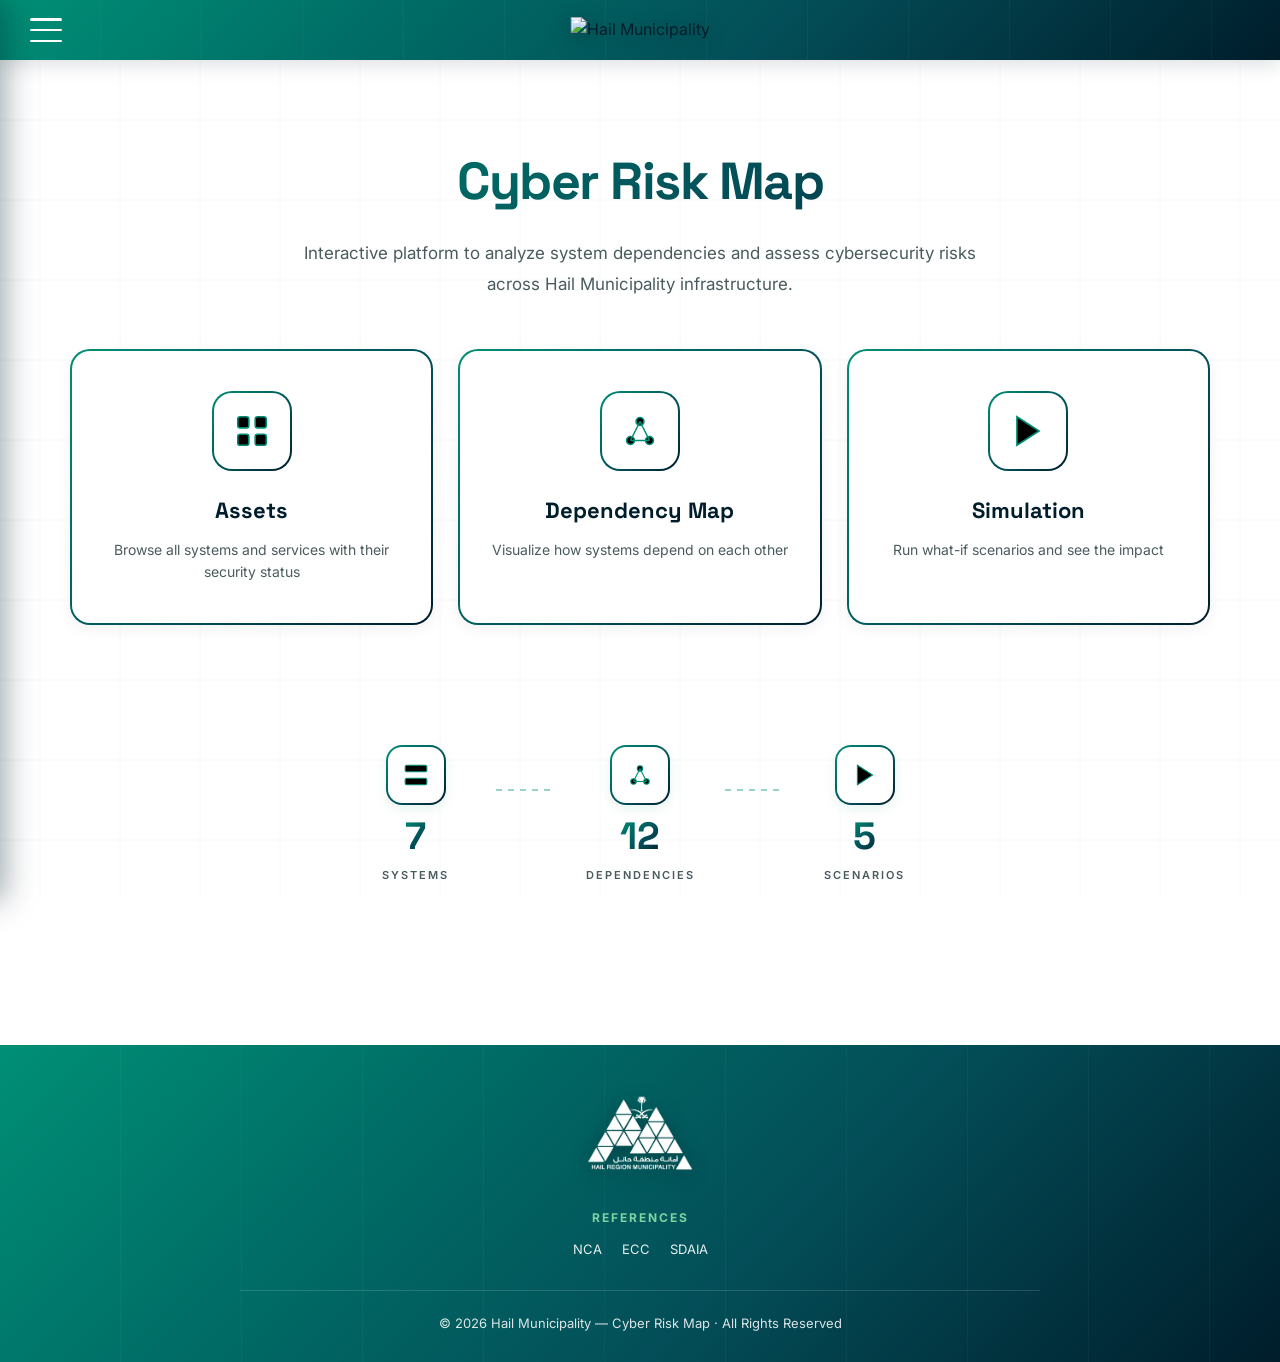
==== commit 2b2f80a1: "Update index.html" ====
--- a/index.html
+++ b/index.html
@@ -2,131 +2,103 @@
 <!DOCTYPE html>
 <html lang="en" dir="ltr">
 <head>
-    <meta charset="UTF-8">
-    <meta name="viewport" content="width=device-width, initial-scale=1.0">
-    <title>Home | Cyber Risk Map</title>
-    <link rel="stylesheet" href="style.css">
+<meta charset="UTF-8">
+<meta name="viewport" content="width=device-width, initial-scale=1.0">
+<title>Home | Cyber Risk Map</title>
+<link rel="stylesheet" href="style.css">
 </head>
 <body>
 
+<div class="cyber-dots">
+<span class="cyber-dot"></span><span class="cyber-dot"></span><span class="cyber-dot"></span><span class="cyber-dot"></span>
+<span class="cyber-dot"></span><span class="cyber-dot"></span><span class="cyber-dot"></span><span class="cyber-dot"></span>
+</div>
+
 <header class="main-header">
-    <button class="menu-btn" onclick="toggleMenu()"><span></span><span></span><span></span></button>
-    <div class="header-logo"><img src="images/logo2.png" alt="Hail Municipality"></div>
-    <div class="header-spacer"></div>
+<button class="menu-btn" onclick="toggleMenu()"><span></span><span></span><span></span></button>
+<div class="header-logo"><img src="images/logo2.png" alt="Hail Municipality"></div>
+<div class="header-spacer"></div>
 </header>
 
 <nav class="side-menu" id="sideMenu">
-    <div class="menu-header">
-        <img src="images/logo2.png" alt="Hail Municipality">
-        <button class="close-btn" onclick="toggleMenu()">×</button>
-    </div>
-    <ul class="menu-links">
-        <li><a href="index.html" class="active">Home</a></li>
-        <li><a href="assets.html">Assets</a></li>
-        <li><a href="map.html">Map</a></li>
-        <li><a href="simulation.html">Simulation</a></li>
-        <li><a href="reports.html">Reports</a></li>
-        <li><a href="about.html">About</a></li>
-    </ul>
+<div class="menu-header">
+<img src="images/logo2.png" alt="Hail Municipality">
+<button class="close-btn" onclick="toggleMenu()">×</button>
+</div>
+<ul class="menu-links">
+<li><a href="index.html" class="active">Home</a></li>
+<li><a href="assets.html">Assets</a></li>
+<li><a href="map.html">Map</a></li>
+<li><a href="simulation.html">Simulation</a></li>
+<li><a href="reports.html">Reports</a></li>
+<li><a href="about.html">About</a></li>
+</ul>
 </nav>
 <div class="overlay" id="overlay" onclick="toggleMenu()"></div>
 
 <main>
-    <div class="hero">
-        <h1>Cyber Risk Map</h1>
-        <p>Interactive platform to analyze system dependencies and assess cybersecurity risks across Hail Municipality infrastructure.</p>
-    </div>
+<div class="hero">
+<h1>Cyber Risk Map</h1>
+<p>Interactive platform to analyze system dependencies and assess cybersecurity risks across Hail Municipality infrastructure.</p>
+</div>
 
-    <div class="main-cards">
-        <a href="assets.html" class="main-card">
-            <div class="card-icon-box">
-                <svg viewBox="0 0 24 24" fill="none" stroke="currentColor" stroke-width="2" stroke-linecap="round" stroke-linejoin="round">
-                    <rect x="3" y="3" width="7" height="7" rx="1.5"/>
-                    <rect x="14" y="3" width="7" height="7" rx="1.5"/>
-                    <rect x="3" y="14" width="7" height="7" rx="1.5"/>
-                    <rect x="14" y="14" width="7" height="7" rx="1.5"/>
-                </svg>
-            </div>
-            <h3>Assets</h3>
-            <p>Browse all systems and services with their security status</p>
-        </a>
+<div class="main-cards">
+<a href="assets.html" class="main-card">
+<div class="card-icon-box">
+<svg viewBox="0 0 24 24"><rect x="3" y="3" width="7" height="7" rx="1.5"/><rect x="14" y="3" width="7" height="7" rx="1.5"/><rect x="3" y="14" width="7" height="7" rx="1.5"/><rect x="14" y="14" width="7" height="7" rx="1.5"/></svg>
+</div>
+<h3>Assets</h3>
+<p>Browse all systems and services with their security status</p>
+</a>
 
-        <a href="map.html" class="main-card">
-            <div class="card-icon-box">
-                <svg viewBox="0 0 24 24" fill="none" stroke="currentColor" stroke-width="2" stroke-linecap="round" stroke-linejoin="round">
-                    <circle cx="12" cy="6" r="2.5"/>
-                    <circle cx="6" cy="18" r="2.5"/>
-                    <circle cx="18" cy="18" r="2.5"/>
-                    <line x1="12" y1="6" x2="6" y2="18"/>
-                    <line x1="12" y1="6" x2="18" y2="18"/>
-                    <line x1="6" y1="18" x2="18" y2="18"/>
-                </svg>
-            </div>
-            <h3>Dependency Map</h3>
-            <p>Visualize how systems depend on each other</p>
-        </a>
+<a href="map.html" class="main-card">
+<div class="card-icon-box">
+<svg viewBox="0 0 24 24"><circle cx="12" cy="6" r="2.5"/><circle cx="6" cy="18" r="2.5"/><circle cx="18" cy="18" r="2.5"/><line x1="12" y1="6" x2="6" y2="18"/><line x1="12" y1="6" x2="18" y2="18"/><line x1="6" y1="18" x2="18" y2="18"/></svg>
+</div>
+<h3>Dependency Map</h3>
+<p>Visualize how systems depend on each other</p>
+</a>
 
-        <a href="simulation.html" class="main-card">
-            <div class="card-icon-box">
-                <svg viewBox="0 0 24 24" fill="none" stroke="currentColor" stroke-width="2" stroke-linecap="round" stroke-linejoin="round">
-                    <polygon points="5,3 19,12 5,21"/>
-                </svg>
-            </div>
-            <h3>Simulation</h3>
-            <p>Run what-if scenarios and see the impact</p>
-        </a>
-    </div>
+<a href="simulation.html" class="main-card">
+<div class="card-icon-box">
+<svg viewBox="0 0 24 24"><polygon points="5,3 19,12 5,21"/></svg>
+</div>
+<h3>Simulation</h3>
+<p>Run what-if scenarios and see the impact</p>
+</a>
+</div>
 
-    <div class="stats-row">
-        <div class="stat-node">
-            <div class="stat-icon-box">
-                <svg viewBox="0 0 24 24" fill="none" stroke="currentColor" stroke-width="2" stroke-linecap="round" stroke-linejoin="round">
-                    <rect x="2" y="3" width="20" height="6" rx="1.5"/>
-                    <rect x="2" y="15" width="20" height="6" rx="1.5"/>
-                </svg>
-            </div>
-            <div class="stat-number" data-target="7">0</div>
-            <div class="stat-label">Systems</div>
-        </div>
-        <div class="stat-connector"></div>
-        <div class="stat-node">
-            <div class="stat-icon-box">
-                <svg viewBox="0 0 24 24" fill="none" stroke="currentColor" stroke-width="2">
-                    <circle cx="12" cy="6" r="2.5"/><circle cx="6" cy="18" r="2.5"/><circle cx="18" cy="18" r="2.5"/>
-                    <line x1="12" y1="6" x2="6" y2="18"/><line x1="12" y1="6" x2="18" y2="18"/><line x1="6" y1="18" x2="18" y2="18"/>
-                </svg>
-            </div>
-            <div class="stat-number" data-target="12">0</div>
-            <div class="stat-label">Dependencies</div>
-        </div>
-        <div class="stat-connector"></div>
-        <div class="stat-node">
-            <div class="stat-icon-box">
-                <svg viewBox="0 0 24 24" fill="none" stroke="currentColor" stroke-width="2">
-                    <polygon points="5,3 19,12 5,21"/>
-                </svg>
-            </div>
-            <div class="stat-number" data-target="5">0</div>
-            <div class="stat-label">Scenarios</div>
-        </div>
-    </div>
+<div class="stats-row">
+<div class="stat-node">
+<div class="stat-icon-box"><svg viewBox="0 0 24 24"><rect x="2" y="3" width="20" height="6" rx="1.5"/><rect x="2" y="15" width="20" height="6" rx="1.5"/></svg></div>
+<div class="stat-number" data-target="7">0</div>
+<div class="stat-label">Systems</div>
+</div>
+<div class="stat-connector"></div>
+<div class="stat-node">
+<div class="stat-icon-box"><svg viewBox="0 0 24 24"><circle cx="12" cy="6" r="2.5"/><circle cx="6" cy="18" r="2.5"/><circle cx="18" cy="18" r="2.5"/><line x1="12" y1="6" x2="6" y2="18"/><line x1="12" y1="6" x2="18" y2="18"/><line x1="6" y1="18" x2="18" y2="18"/></svg></div>
+<div class="stat-number" data-target="12">0</div>
+<div class="stat-label">Dependencies</div>
+</div>
+<div class="stat-connector"></div>
+<div class="stat-node">
+<div class="stat-icon-box"><svg viewBox="0 0 24 24"><polygon points="5,3 19,12 5,21"/></svg></div>
+<div class="stat-number" data-target="5">0</div>
+<div class="stat-label">Scenarios</div>
+</div>
+</div>
 </main>
 
 <footer class="main-footer">
-    <div class="footer-logo"><img src="images/logo1.png" alt="Hail Municipality"></div>
-    <div class="footer-references">
-        <h4>References</h4>
-        <ul>
-            <li>National Cybersecurity Authority (NCA)</li>
-            <li>Essential Cybersecurity Controls (ECC)</li>
-            <li>Saudi Data & AI Authority (SDAIA)</li>
-        </ul>
-    </div>
-    <div class="footer-divider"></div>
-    <div class="footer-copyright">
-        <p>©️ 2026 Hail Municipality — Cyber Risk Map</p>
-        <p>All Rights Reserved</p>
-    </div>
+<div class="footer-content">
+<div class="footer-logo"><img src="images/logo1.png" alt="Hail Municipality"></div>
+<div class="footer-references">
+<h4>References</h4>
+<ul><li>NCA</li><li>ECC</li><li>SDAIA</li></ul>
+</div>
+</div>
+<div class="footer-divider"></div>
+<div class="footer-copyright"><p>©️ 2026 Hail Municipality — Cyber Risk Map · All Rights Reserved</p></div>
 </footer>
 
 <script src="script.js"></script>
--- a/style.css
+++ b/style.css
@@ -1,11 +1,5 @@
-/* ===========================
-   FONTS
-   =========================== */
-@import url('https://fonts.googleapis.com/css2?family=Inter:wght@400;500;600;700;800&family=Space+Grotesk:wght@500;700&display=swap');
-
-/* ===========================
-   ROOT
-   =========================== */
+@import url('https://fonts.googleapis.com/css2?family=Inter:wght@400;500;600;700;800&family=Space+Grotesk:wght@500;600;700&display=swap');
+
 :root {
     --gradient-main: linear-gradient(135deg, #008F76 0%, #006D66 30%, #034E58 60%, #001D2B 100%);
     --primary: #008F76;
@@ -19,16 +13,13 @@
     --text-dark: #001D2B;
     --text-medium: #4A5B5E;
     --border-color: #008F76;
-    --border-radius: 20px;
-    --border-radius-sm: 12px;
+    --radius: 20px;
+    --radius-sm: 12px;
     --shadow-sm: 0 2px 8px rgba(0, 29, 43, 0.08);
     --shadow-md: 0 8px 24px rgba(0, 29, 43, 0.12);
     --shadow-lg: 0 15px 40px rgba(0, 143, 118, 0.25);
 }
 
-/* ===========================
-   RESET
-   =========================== */
 * { margin: 0; padding: 0; box-sizing: border-box; }
 html { scroll-behavior: smooth; }
 
@@ -37,20 +28,19 @@
     background: #ffffff;
     color: var(--text-dark);
     line-height: 1.6;
+    min-height: 100vh;
     overflow-x: hidden;
-    min-height: 100vh;
     position: relative;
 }
 
-/* Cyber Grid Background */
 body::before {
     content: '';
     position: fixed;
     top: 0; left: 0;
     width: 100%; height: 100%;
     background-image:
-        linear-gradient(90deg, transparent 49%, rgba(0, 143, 118, 0.06) 50%, transparent 51%),
-        linear-gradient(0deg, transparent 49%, rgba(0, 143, 118, 0.06) 50%, transparent 51%);
+        linear-gradient(90deg, transparent 49%, rgba(0, 143, 118, 0.05) 50%, transparent 51%),
+        linear-gradient(0deg, transparent 49%, rgba(0, 143, 118, 0.05) 50%, transparent 51%);
     background-size: 80px 80px;
     animation: gridMove 30s linear infinite;
     z-index: -2;
@@ -62,46 +52,46 @@
     100% { background-position: 80px 80px; }
 }
 
-/* Data Flow Lines */
 body::after {
     content: '';
     position: fixed;
     top: 0; left: 0;
     width: 100%; height: 100%;
-    background-image:
-        linear-gradient(90deg, transparent 0%, rgba(0, 143, 118, 0.15) 50%, transparent 100%),
-        linear-gradient(90deg, transparent 0%, rgba(0, 143, 118, 0.1) 50%, transparent 100%);
-    background-size: 300px 2px, 500px 2px;
+    background-image: linear-gradient(90deg, transparent 0%, rgba(0, 143, 118, 0.12) 50%, transparent 100%);
+    background-size: 400px 2px;
     background-repeat: no-repeat;
-    background-position: -300px 15%, -500px 60%;
-    animation: dataFlow 12s linear infinite;
+    background-position: -400px 20%;
+    animation: dataFlow 15s linear infinite;
     z-index: -1;
     pointer-events: none;
 }
 
 @keyframes dataFlow {
-    0% { background-position: -300px 15%, -500px 60%; }
-    100% { background-position: calc(100% + 300px) 15%, calc(100% + 500px) 60%; }
-}
-
-/* ===========================
-   HEADER
-   =========================== */
-header {
+    0% { background-position: -400px 20%; }
+    100% { background-position: calc(100% + 400px) 20%; }
+}
+
+/* HEADER */
+.main-header {
     background: var(--gradient-main);
-    padding: 30px 60px;
-    position: relative;
-    overflow: hidden;
-    box-shadow: 0 4px 20px rgba(0, 29, 43, 0.2);
-}
-
-header::before {
+    padding: 18px 30px;
+    display: flex;
+    align-items: center;
+    justify-content: space-between;
+    position: sticky;
+    top: 0;
+    z-index: 100;
+    box-shadow: 0 4px 20px rgba(0, 29, 43, 0.15);
+}
+
+.main-header::before {
     content: '';
     position: absolute;
     top: 0; left: 0;
     width: 200%; height: 100%;
     background: repeating-linear-gradient(90deg, transparent, transparent 100px, rgba(255,255,255,0.03) 100px, rgba(255,255,255,0.03) 101px);
     animation: slideLines 20s linear infinite;
+    pointer-events: none;
 }
 
 @keyframes slideLines {
@@ -109,135 +99,187 @@
     100% { transform: translateX(-100px); }
 }
 
-.header-content {
+.menu-btn {
+    background: none;
+    border: none;
+    cursor: pointer;
+    width: 32px;
+    height: 24px;
+    display: flex;
+    flex-direction: column;
+    justify-content: space-between;
+    position: relative;
+    z-index: 1;
+    padding: 0;
+}
+
+.menu-btn span {
+    display: block;
+    width: 100%;
+    height: 2.5px;
+    background: white;
+    border-radius: 2px;
+    transition: all 0.3s ease;
+}
+
+.menu-btn:hover span { background: #7DD3A0; }
+
+.header-logo {
+    position: absolute;
+    left: 50%;
+    transform: translateX(-50%);
+    z-index: 1;
+}
+
+.header-logo img {
+    height: 50px;
+    width: auto;
+    object-fit: contain;
+    filter: drop-shadow(0 4px 10px rgba(0, 0, 0, 0.3));
+}
+
+.header-spacer { width: 32px; }
+
+/* SIDE MENU */
+.side-menu {
+    position: fixed;
+    top: 0;
+    left: -320px;
+    width: 320px;
+    height: 100vh;
+    background: var(--gradient-main);
+    z-index: 200;
+    transition: left 0.4s cubic-bezier(0.175, 0.885, 0.32, 1.275);
+    box-shadow: 4px 0 30px rgba(0, 29, 43, 0.4);
+    display: flex;
+    flex-direction: column;
+    padding: 25px;
+    overflow-y: auto;
+}
+
+.side-menu.open { left: 0; }
+
+.menu-header {
+    display: flex;
+    justify-content: space-between;
+    align-items: center;
+    margin-bottom: 40px;
+    padding-bottom: 20px;
+    border-bottom: 1px solid rgba(255, 255, 255, 0.15);
+}
+
+.menu-header img {
+    height: 45px;
+    width: auto;
+    filter: drop-shadow(0 4px 10px rgba(0, 0, 0, 0.3));
+}
+
+.close-btn {
+    background: none;
+    border: 2px solid rgba(255, 255, 255, 0.3);
+    color: white;
+    width: 36px;
+    height: 36px;
+    border-radius: 50%;
+    cursor: pointer;
+    font-size: 22px;
+    line-height: 1;
+    transition: all 0.3s ease;
+}
+
+.close-btn:hover { background: white; color: var(--primary-darkest); }
+
+.menu-links { list-style: none; display: flex; flex-direction: column; gap: 8px; }
+
+.menu-links a {
+    display: block;
+    color: white;
+    text-decoration: none;
+    font-size: 16px;
+    font-weight: 600;
+    padding: 14px 20px;
+    border-radius: var(--radius-sm);
+    transition: all 0.3s ease;
+    border-left: 3px solid transparent;
+}
+
+.menu-links a:hover,
+.menu-links a.active {
+    background: rgba(255, 255, 255, 0.1);
+    border-left-color: #7DD3A0;
+    padding-left: 25px;
+}
+
+.overlay {
+    position: fixed;
+    top: 0; left: 0;
+    width: 100%; height: 100%;
+    background: rgba(0, 29, 43, 0.6);
+    backdrop-filter: blur(4px);
+    z-index: 150;
+    opacity: 0;
+    visibility: hidden;
+    transition: all 0.3s ease;
+}
+
+.overlay.active { opacity: 1; visibility: visible; }
+
+/* MAIN */
+main {
     max-width: 1200px;
     margin: 0 auto;
-    display: flex;
-    justify-content: center;
-    align-items: center;
-    position: relative;
-    z-index: 1;
-}
-
-.logo-container {
-    display: flex;
-    justify-content: center;
-    align-items: center;
-}
-
-.logo {
-    width: 80px;
-    height: 80px;
-    object-fit: contain;
-    filter: drop-shadow(0 4px 10px rgba(0, 0, 0, 0.3));
-}
-
-/* ===========================
-   PROJECT TITLE
-   =========================== */
-.project-title {
-    text-align: center;
-    padding: 35px 20px 25px;
-    background: #ffffff;
-}
-
-.project-title h1 {
+    padding: 40px 30px;
+    animation: fadeIn 0.4s ease;
+}
+
+@keyframes fadeIn {
+    from { opacity: 0; transform: translateY(15px); }
+    to { opacity: 1; transform: translateY(0); }
+}
+
+/* HERO */
+.hero { text-align: center; padding: 40px 20px 50px; }
+
+.hero h1 {
     font-family: 'Space Grotesk', sans-serif;
-    font-size: 48px;
+    font-size: 52px;
     font-weight: 700;
     background: var(--gradient-main);
     -webkit-background-clip: text;
     -webkit-text-fill-color: transparent;
     background-clip: text;
     letter-spacing: -1.5px;
-    margin-bottom: 8px;
-}
-
-.project-title p {
-    font-size: 15px;
+    margin-bottom: 15px;
+}
+
+.hero p {
+    font-size: 17px;
     color: var(--text-medium);
-    font-weight: 500;
-    letter-spacing: 3px;
-    text-transform: uppercase;
-}
-
-/* ===========================
-   NAV
-   =========================== */
-nav {
-    background: white;
-    padding: 0 40px;
-    display: flex;
-    justify-content: center;
-    gap: 5px;
-    box-shadow: 0 2px 10px rgba(0, 29, 43, 0.06);
-    border-bottom: 1px solid rgba(0, 143, 118, 0.1);
-    position: sticky;
-    top: 0;
-    z-index: 100;
-    flex-wrap: wrap;
-}
-
-nav a {
-    color: var(--text-dark);
-    text-decoration: none;
-    font-weight: 600;
-    font-size: 13px;
-    padding: 18px 22px;
-    border-bottom: 3px solid transparent;
-    transition: all 0.3s ease;
-    cursor: pointer;
-    text-transform: uppercase;
-    letter-spacing: 0.5px;
-}
-
-nav a:hover, nav a.active {
-    color: var(--primary);
-    border-bottom-color: var(--primary);
-}
-
-/* ===========================
-   HERO
-   =========================== */
-.hero {
-    padding: 40px 60px 50px;
-    text-align: center;
-    max-width: 900px;
-    margin: 0 auto;
-}
-
-.hero p {
-    font-size: 18px;
-    color: var(--text-medium);
-    max-width: 700px;
+    max-width: 680px;
     margin: 0 auto;
     line-height: 1.8;
 }
 
-/* ===========================
-   CARDS
-   =========================== */
-.cards-grid {
+/* MAIN CARDS */
+.main-cards {
     display: grid;
     grid-template-columns: repeat(3, 1fr);
-    gap: 30px;
-    max-width: 1150px;
-    margin: 0 auto;
-    padding: 0 60px 70px;
-}
-
-.card {
+    gap: 25px;
+    margin-bottom: 60px;
+}
+
+.main-card {
     background: white;
     border: 2px solid transparent;
-    border-radius: var(--border-radius);
-    padding: 45px 30px;
+    border-radius: var(--radius);
+    padding: 40px 25px;
     text-align: center;
     cursor: pointer;
     transition: all 0.4s cubic-bezier(0.175, 0.885, 0.32, 1.275);
     background-image: linear-gradient(white, white), var(--gradient-main);
     background-origin: border-box;
     background-clip: padding-box, border-box;
-    box-shadow: 0 4px 15px rgba(0, 29, 43, 0.08);
+    box-shadow: 0 4px 15px rgba(0, 29, 43, 0.06);
     position: relative;
     overflow: hidden;
     text-decoration: none;
@@ -245,205 +287,193 @@
     display: block;
 }
 
-.card::before {
+.main-card::before {
     content: '';
     position: absolute;
     top: 0; left: 0;
     width: 100%; height: 100%;
-    background: linear-gradient(135deg, rgba(0,143,118,0.06) 0%, rgba(0,29,43,0.04) 100%);
+    background: linear-gradient(135deg, rgba(0,143,118,0.05) 0%, rgba(0,29,43,0.03) 100%);
     opacity: 0;
     transition: opacity 0.4s ease;
     pointer-events: none;
 }
 
-.card:hover {
+.main-card:hover {
     transform: translateY(-10px) scale(1.02);
-    box-shadow: 0 20px 40px rgba(0, 143, 118, 0.25), 0 0 0 4px rgba(0, 143, 118, 0.08);
-}
-
-.card:hover::before { opacity: 1; }
-
-.card-icon {
-    width: 90px;
-    height: 90px;
+    box-shadow: 0 20px 40px rgba(0, 143, 118, 0.2), 0 0 0 4px rgba(0, 143, 118, 0.06);
+}
+
+.main-card:hover::before { opacity: 1; }
+
+.card-icon-box {
+    width: 80px;
+    height: 80px;
+    margin: 0 auto 22px;
     border: 2px solid transparent;
-    border-radius: 20px;
-    display: flex;
+    border-radius: var(--radius);
+    display: flex;
+    align-items: center;
     justify-content: center;
-    align-items: center;
-    margin: 0 auto 25px;
-    transition: all 0.4s ease;
     background-image: linear-gradient(white, white), var(--gradient-main);
     background-origin: border-box;
     background-clip: padding-box, border-box;
+    transition: all 0.4s ease;
     position: relative;
     z-index: 1;
 }
 
-.card:hover .card-icon {
+.main-card:hover .card-icon-box {
     background-image: var(--gradient-main), var(--gradient-main);
-    transform: scale(1.1) rotate(-3deg);
-}
-
-.card-icon svg {
-    width: 45px; height: 45px;
-    stroke: var(--primary); fill: none;
-    stroke-width: 2;
-    stroke-linecap: round; stroke-linejoin: round;
-    transition: all 0.4s ease;
-}
-
-.card:hover .card-icon svg { stroke: white; }
-
-.card h3 {
+    transform: scale(1.08) rotate(-4deg);
+}
+
+.card-icon-box svg {
+    width: 38px;
+    height: 38px;
+    stroke: var(--primary);
+    transition: stroke 0.4s ease;
+}
+
+.main-card:hover .card-icon-box svg { stroke: white; }
+
+.main-card h3 {
     font-family: 'Space Grotesk', sans-serif;
-    font-size: 22px; font-weight: 700;
+    font-size: 22px;
+    font-weight: 700;
     color: var(--primary-darkest);
     margin-bottom: 10px;
-    position: relative; z-index: 1;
-    letter-spacing: -0.5px;
-}
-
-.card p {
+    position: relative;
+    z-index: 1;
+}
+
+.main-card p {
     font-size: 14px;
     color: var(--text-medium);
-    position: relative; z-index: 1;
-    line-height: 1.6;
-}
-
-/* ===========================
-   STATS BAR
-   =========================== */
-.stats-bar {
-    padding: 50px 40px 70px;
+    position: relative;
+    z-index: 1;
+}
+
+/* STATS */
+.stats-row {
     display: flex;
     justify-content: center;
     align-items: center;
-    gap: 20px;
+    gap: 0;
+    padding: 40px 20px;
     flex-wrap: wrap;
-    max-width: 1100px;
-    margin: 0 auto;
-}
-
-.stat-item {
+}
+
+.stat-node {
     display: flex;
     flex-direction: column;
     align-items: center;
-    gap: 10px;
-    transition: all 0.3s ease;
-    min-width: 150px;
-}
-
-.stat-item:hover { transform: translateY(-6px); }
-
-.stat-circle {
-    width: 14px; height: 14px;
-    border-radius: 50%;
-    background: var(--gradient-main);
-    box-shadow: 0 0 20px rgba(0, 143, 118, 0.5);
-}
-
-.stat-icon {
-    width: 42px; height: 42px;
-    stroke: var(--primary); fill: none;
-    stroke-width: 2;
-    stroke-linecap: round; stroke-linejoin: round;
-    margin: 8px 0;
-    transition: all 0.3s ease;
-}
-
-.stat-item:hover .stat-icon {
-    stroke: var(--primary-darkest);
+    gap: 12px;
+    padding: 20px 30px;
+    transition: all 0.3s ease;
+    min-width: 160px;
+}
+
+.stat-node:hover { transform: translateY(-6px); }
+
+.stat-icon-box {
+    width: 60px;
+    height: 60px;
+    border: 2px solid transparent;
+    border-radius: 16px;
+    display: flex;
+    align-items: center;
+    justify-content: center;
+    background-image: linear-gradient(white, white), var(--gradient-main);
+    background-origin: border-box;
+    background-clip: padding-box, border-box;
+    box-shadow: 0 4px 12px rgba(0, 143, 118, 0.1);
+    transition: all 0.3s ease;
+}
+
+.stat-node:hover .stat-icon-box {
+    background-image: var(--gradient-main), var(--gradient-main);
     transform: scale(1.1);
 }
+
+.stat-icon-box svg {
+    width: 26px;
+    height: 26px;
+    stroke: var(--primary);
+    transition: stroke 0.3s ease;
+}
+
+.stat-node:hover .stat-icon-box svg { stroke: white; }
 
 .stat-number {
     font-family: 'Space Grotesk', sans-serif;
-    font-size: 40px; font-weight: 700;
-    color: var(--primary-darkest);
+    font-size: 38px;
+    font-weight: 700;
+    background: var(--gradient-main);
+    -webkit-background-clip: text;
+    -webkit-text-fill-color: transparent;
+    background-clip: text;
     line-height: 1;
 }
 
 .stat-label {
-    font-size: 12px;
+    font-size: 11px;
     color: var(--text-medium);
     font-weight: 600;
     text-transform: uppercase;
-    letter-spacing: 1.5px;
-}
-
-.stat-line {
-    width: 70px; height: 2px;
+    letter-spacing: 2px;
+}
+
+.stat-connector {
+    width: 60px;
+    height: 2px;
     background-image: linear-gradient(90deg, var(--primary) 50%, transparent 50%);
     background-size: 12px 2px;
     background-repeat: repeat-x;
-    opacity: 0.5;
-    margin-top: -60px;
-}
-
-/* ===========================
-   PAGE HEADER
-   =========================== */
-.page-header {
-    background: var(--gradient-main);
-    padding: 60px;
-    text-align: center;
-    color: white;
-    margin-bottom: 40px;
-    position: relative;
-    overflow: hidden;
-}
-
-.page-header::before {
-    content: '';
-    position: absolute;
-    top: 0; left: 0;
-    width: 200%; height: 100%;
-    background: repeating-linear-gradient(90deg, transparent, transparent 100px, rgba(255,255,255,0.03) 100px, rgba(255,255,255,0.03) 101px);
-    animation: slideLines 20s linear infinite;
-}
-
-.page-header h1 {
+    opacity: 0.4;
+    margin-bottom: 50px;
+}
+
+/* SECTION HEADER */
+.section-header { text-align: center; padding: 20px 20px 40px; }
+
+.section-header h2 {
     font-family: 'Space Grotesk', sans-serif;
     font-size: 38px;
     font-weight: 700;
+    background: var(--gradient-main);
+    -webkit-background-clip: text;
+    -webkit-text-fill-color: transparent;
+    background-clip: text;
+    letter-spacing: -1px;
     margin-bottom: 10px;
-    position: relative; z-index: 1;
-    letter-spacing: -1px;
-}
-
-.page-header p {
-    font-size: 16px;
-    opacity: 0.9;
-    position: relative; z-index: 1;
-}
-
-/* ===========================
-   FILTERS
-   =========================== */
+}
+
+.section-header p { font-size: 15px; color: var(--text-medium); }
+
+/* FILTERS */
 .filters {
     display: flex;
-    gap: 15px;
     justify-content: center;
+    gap: 12px;
     flex-wrap: wrap;
-    padding: 20px 60px;
-    max-width: 900px;
-    margin: 0 auto;
+    margin-bottom: 35px;
 }
 
 .filter-btn {
     background: white;
     border: 2px solid var(--border-color);
     color: var(--primary);
-    padding: 10px 25px;
+    padding: 9px 24px;
     border-radius: 50px;
-    font-size: 14px; font-weight: 600;
+    font-size: 13px;
+    font-weight: 600;
     cursor: pointer;
     transition: all 0.3s ease;
     font-family: 'Inter', sans-serif;
 }
 
-.filter-btn:hover, .filter-btn.active {
+.filter-btn:hover,
+.filter-btn.active {
     background: var(--gradient-main);
     color: white;
     border-color: transparent;
@@ -451,22 +481,17 @@
     box-shadow: var(--shadow-md);
 }
 
-/* ===========================
-   ASSETS
-   =========================== */
+/* ASSETS */
 .assets-grid {
     display: grid;
-    grid-template-columns: repeat(auto-fill, minmax(320px, 1fr));
-    gap: 25px;
-    max-width: 1200px;
-    margin: 0 auto;
-    padding: 30px 60px 80px;
+    grid-template-columns: repeat(auto-fill, minmax(300px, 1fr));
+    gap: 22px;
 }
 
 .asset-card {
     background: white;
     border: 2px solid var(--border-color);
-    border-radius: var(--border-radius);
+    border-radius: var(--radius);
     padding: 25px;
     cursor: pointer;
     transition: all 0.3s ease;
@@ -479,7 +504,7 @@
     position: absolute;
     top: 0; left: 0;
     width: 100%; height: 100%;
-    background: linear-gradient(135deg, rgba(0,143,118,0.05), rgba(3,78,88,0.05));
+    background: linear-gradient(135deg, rgba(0,143,118,0.04), rgba(3,78,88,0.04));
     opacity: 0;
     transition: opacity 0.3s ease;
     pointer-events: none;
@@ -497,19 +522,22 @@
     justify-content: space-between;
     align-items: flex-start;
     margin-bottom: 15px;
-    position: relative; z-index: 1;
+    position: relative;
+    z-index: 1;
 }
 
 .asset-name {
     font-family: 'Space Grotesk', sans-serif;
-    font-size: 18px; font-weight: 700;
+    font-size: 17px;
+    font-weight: 700;
     color: var(--primary-darkest);
 }
 
 .risk-badge {
-    padding: 5px 14px;
+    padding: 4px 12px;
     border-radius: 50px;
-    font-size: 11px; font-weight: 700;
+    font-size: 10px;
+    font-weight: 700;
     color: white;
     text-transform: uppercase;
     letter-spacing: 0.5px;
@@ -520,26 +548,404 @@
 .risk-low { background: var(--risk-low); }
 
 .asset-info { position: relative; z-index: 1; }
-.asset-info p {
+.asset-info p { font-size: 13px; color: var(--text-medium); margin: 6px 0; }
+.asset-info strong { color: var(--primary-darkest); }
+
+/* MAP */
+.map-container {
+    background: white;
+    border: 2px solid var(--border-color);
+    border-radius: var(--radius);
+    padding: 30px;
+    margin-bottom: 30px;
+    box-shadow: var(--shadow-md);
+    overflow-x: auto;
+}
+
+#dependencyMap {
+    width: 100%;
+    height: auto;
+    min-height: 500px;
+}
+
+.map-node { cursor: pointer; transition: all 0.3s ease; }
+.map-node circle { transition: all 0.3s ease; }
+.map-node:hover circle { filter: drop-shadow(0 0 15px rgba(0, 143, 118, 0.6)); }
+.map-node.dimmed { opacity: 0.15; }
+.map-node.highlighted circle {
+    filter: drop-shadow(0 0 20px rgba(0, 143, 118, 0.8));
+    stroke-width: 5;
+}
+
+.map-arrow { transition: all 0.3s ease; }
+.map-arrow.dimmed { opacity: 0.05; }
+.map-arrow.highlighted {
+    stroke: var(--primary) !important;
+    stroke-width: 3 !important;
+    opacity: 1 !important;
+}
+
+@keyframes dashFlow {
+    to { stroke-dashoffset: -26; }
+}
+
+/* ANALYSIS PANEL */
+.analysis-panel {
+    background: white;
+    border: 2px solid var(--border-color);
+    border-radius: var(--radius);
+    padding: 30px;
+    box-shadow: var(--shadow-md);
+}
+
+.analysis-panel h3 {
+    font-family: 'Space Grotesk', sans-serif;
+    color: var(--primary-darkest);
+    font-size: 20px;
+    margin-bottom: 15px;
+    padding-bottom: 12px;
+    border-bottom: 2px solid rgba(0, 143, 118, 0.15);
+}
+
+#analysisText { font-size: 15px; color: var(--text-medium); line-height: 1.8; }
+#analysisText strong { color: var(--primary-darkest); }
+
+/* SIMULATION */
+.simulation-grid {
+    display: grid;
+    grid-template-columns: 1fr 1fr;
+    gap: 30px;
+}
+
+.sim-input, .sim-results {
+    background: white;
+    border: 2px solid var(--border-color);
+    border-radius: var(--radius);
+    padding: 30px;
+    box-shadow: var(--shadow-sm);
+}
+
+.sim-input label {
+    display: block;
+    margin: 18px 0 8px;
+    font-weight: 600;
+    color: var(--primary-darkest);
+    font-size: 12px;
+    text-transform: uppercase;
+    letter-spacing: 1.5px;
+}
+
+.sim-input label:first-child { margin-top: 0; }
+
+.sim-input select {
+    width: 100%;
+    padding: 13px;
+    border: 2px solid var(--border-color);
+    border-radius: var(--radius-sm);
+    font-size: 14px;
+    font-family: 'Inter', sans-serif;
+    background: white;
+    cursor: pointer;
+    color: var(--text-dark);
+}
+
+.sim-input select:focus { outline: none; border-color: var(--primary-dark); }
+
+.btn-primary {
+    width: 100%;
+    margin-top: 25px;
+    background: var(--gradient-main);
+    color: white;
+    border: none;
+    border-radius: var(--radius-sm);
+    padding: 15px;
+    font-size: 15px;
+    font-weight: 700;
+    cursor: pointer;
+    transition: all 0.3s ease;
+    font-family: 'Inter', sans-serif;
+    box-shadow: 0 4px 15px rgba(0, 143, 118, 0.3);
+}
+
+.btn-primary:hover {
+    transform: translateY(-3px);
+    box-shadow: 0 8px 25px rgba(0, 143, 118, 0.4);
+}
+
+.sim-results .placeholder { color: var(--text-medium); font-size: 14px; font-style: italic; }
+
+.result-block {
+    margin-bottom: 22px;
+    padding: 18px;
+    background: var(--bg-light);
+    border-radius: var(--radius-sm);
+    border-left: 4px solid var(--primary);
+}
+
+.result-block h4 {
+    font-size: 11px;
+    color: var(--primary);
+    margin-bottom: 10px;
+    text-transform: uppercase;
+    letter-spacing: 1.5px;
+    font-weight: 700;
+}
+
+.result-block p { font-size: 14px; margin: 4px 0; }
+
+.impact-bar {
+    width: 100%;
+    height: 14px;
+    background: rgba(0, 143, 118, 0.1);
+    border-radius: 50px;
+    overflow: hidden;
+    margin: 8px 0;
+}
+
+.impact-fill {
+    height: 100%;
+    background: var(--gradient-main);
+    border-radius: 50px;
+    transition: width 1s ease;
+}
+
+/* REPORTS */
+.summary-row {
+    display: grid;
+    grid-template-columns: repeat(4, 1fr);
+    gap: 18px;
+    margin-bottom: 40px;
+}
+
+.summary-card {
+    background: white;
+    border: 2px solid var(--border-color);
+    border-radius: var(--radius);
+    padding: 25px 15px;
+    text-align: center;
+    transition: all 0.3s ease;
+}
+
+.summary-card:hover { transform: translateY(-5px); box-shadow: var(--shadow-lg); }
+
+.summary-num {
+    font-family: 'Space Grotesk', sans-serif;
+    font-size: 38px;
+    font-weight: 700;
+    background: var(--gradient-main);
+    -webkit-background-clip: text;
+    -webkit-text-fill-color: transparent;
+    background-clip: text;
+    line-height: 1;
+    margin-bottom: 6px;
+}
+
+.summary-lbl {
+    font-size: 11px;
+    color: var(--text-medium);
+    font-weight: 700;
+    text-transform: uppercase;
+    letter-spacing: 1.5px;
+}
+
+.report-block { margin-bottom: 40px; }
+
+.report-block h3 {
+    font-family: 'Space Grotesk', sans-serif;
+    color: var(--primary-darkest);
+    font-size: 20px;
+    margin-bottom: 20px;
+    padding-bottom: 12px;
+    border-bottom: 2px solid rgba(0, 143, 118, 0.15);
+}
+
+.table-wrapper {
+    overflow-x: auto;
+    border-radius: var(--radius);
+    box-shadow: var(--shadow-sm);
+}
+
+.report-table { width: 100%; border-collapse: collapse; background: white; }
+.report-table thead { background: var(--gradient-main); color: white; }
+
+.report-table th {
+    padding: 15px 18px;
+    text-align: left;
+    font-size: 11px;
+    font-weight: 700;
+    text-transform: uppercase;
+    letter-spacing: 1px;
+}
+
+.report-table td {
+    padding: 14px 18px;
+    border-bottom: 1px solid rgba(0, 143, 118, 0.08);
     font-size: 13px;
-    color: var(--text-medium);
-    margin: 8px 0;
-}
-.asset-info strong { color: var(--primary-darkest); }
-
-/* ===========================
-   MODAL
-   =========================== */
+}
+
+.report-table tbody tr:hover { background: var(--bg-light); }
+
+.recommendations { display: grid; gap: 15px; }
+
+.recommendation {
+    display: flex;
+    gap: 18px;
+    background: white;
+    border: 2px solid var(--border-color);
+    border-radius: var(--radius);
+    padding: 22px;
+    transition: all 0.3s ease;
+}
+
+.recommendation:hover { transform: translateX(5px); box-shadow: var(--shadow-md); }
+
+.rec-icon {
+    width: 44px;
+    height: 44px;
+    border-radius: 10px;
+    display: flex;
+    align-items: center;
+    justify-content: center;
+    flex-shrink: 0;
+}
+
+.rec-icon svg { width: 24px; height: 24px; stroke-width: 2; fill: none; }
+
+.recommendation.priority-high .rec-icon { background: rgba(231, 76, 60, 0.1); }
+.recommendation.priority-high .rec-icon svg { stroke: #E74C3C; }
+.recommendation.priority-medium .rec-icon { background: rgba(243, 156, 18, 0.1); }
+.recommendation.priority-medium .rec-icon svg { stroke: #F39C12; }
+.recommendation.priority-low .rec-icon { background: rgba(39, 174, 96, 0.1); }
+.recommendation.priority-low .rec-icon svg { stroke: #27AE60; }
+
+.rec-content h4 {
+    color: var(--primary-darkest);
+    font-size: 15px;
+    margin-bottom: 6px;
+    font-family: 'Space Grotesk', sans-serif;
+}
+
+.rec-content p { color: var(--text-medium); font-size: 13px; line-height: 1.7; }
+
+/* ABOUT */
+.about-wrapper {
+    display: grid;
+    grid-template-columns: repeat(2, 1fr);
+    gap: 22px;
+}
+
+.about-card {
+    background: white;
+    border: 2px solid var(--border-color);
+    border-radius: var(--radius);
+    padding: 28px;
+    transition: all 0.3s ease;
+}
+
+.about-card:hover { box-shadow: var(--shadow-md); }
+
+.about-card h3 {
+    font-family: 'Space Grotesk', sans-serif;
+    color: var(--primary-darkest);
+    font-size: 19px;
+    margin-bottom: 12px;
+    padding-bottom: 10px;
+    border-bottom: 2px solid rgba(0, 143, 118, 0.15);
+}
+
+.about-card p { color: var(--text-medium); font-size: 14px; line-height: 1.8; }
+.about-card ul { list-style: none; padding: 0; }
+
+.about-card li {
+    padding: 10px 15px;
+    background: var(--bg-light);
+    border-radius: 10px;
+    margin-bottom: 8px;
+    border-left: 3px solid var(--primary);
+    font-size: 13px;
+    color: var(--text-dark);
+}
+
+/* FOOTER */
+.main-footer {
+    background: var(--gradient-main);
+    color: white;
+    padding: 50px 40px 25px;
+    margin-top: 60px;
+    position: relative;
+    overflow: hidden;
+}
+
+.main-footer::before {
+    content: '';
+    position: absolute;
+    top: 0; left: 0;
+    width: 200%; height: 100%;
+    background: repeating-linear-gradient(90deg, transparent, transparent 120px, rgba(255,255,255,0.03) 120px, rgba(255,255,255,0.03) 121px);
+    animation: slideLines 25s linear infinite;
+    pointer-events: none;
+}
+
+.footer-logo { text-align: center; margin-bottom: 30px; position: relative; z-index: 1; }
+
+.footer-logo img {
+    height: 75px;
+    width: auto;
+    object-fit: contain;
+    filter: drop-shadow(0 4px 10px rgba(0, 0, 0, 0.3));
+}
+
+.footer-references {
+    text-align: center;
+    max-width: 500px;
+    margin: 0 auto 30px;
+    position: relative;
+    z-index: 1;
+}
+
+.footer-references h4 {
+    font-size: 12px;
+    color: #7DD3A0;
+    text-transform: uppercase;
+    letter-spacing: 2px;
+    font-weight: 700;
+    margin-bottom: 12px;
+}
+
+.footer-references ul {
+    list-style: none;
+    display: flex;
+    justify-content: center;
+    gap: 20px;
+    flex-wrap: wrap;
+}
+
+.footer-references li { font-size: 13px; opacity: 0.9; }
+
+.footer-divider {
+    width: 100%;
+    max-width: 800px;
+    height: 1px;
+    background: rgba(255, 255, 255, 0.15);
+    margin: 0 auto 22px;
+    position: relative;
+    z-index: 1;
+}
+
+.footer-copyright { text-align: center; position: relative; z-index: 1; }
+.footer-copyright p { font-size: 13px; opacity: 0.85; margin: 4px 0; }
+
+/* MODAL */
 .modal {
     display: none;
     position: fixed;
     top: 0; left: 0;
     width: 100%; height: 100%;
     background: rgba(0, 29, 43, 0.75);
-    z-index: 1000;
+    backdrop-filter: blur(6px);
+    z-index: 500;
     justify-content: center;
     align-items: center;
-    backdrop-filter: blur(6px);
     padding: 20px;
 }
 
@@ -548,9 +954,9 @@
 .modal-content {
     background: white;
     border: 2px solid var(--border-color);
-    border-radius: var(--border-radius);
-    padding: 40px;
-    max-width: 700px;
+    border-radius: var(--radius);
+    padding: 35px;
+    max-width: 650px;
     width: 100%;
     max-height: 85vh;
     overflow-y: auto;
@@ -567,7 +973,7 @@
     display: flex;
     justify-content: space-between;
     align-items: center;
-    margin-bottom: 25px;
+    margin-bottom: 22px;
     padding-bottom: 15px;
     border-bottom: 2px solid rgba(0, 143, 118, 0.15);
 }
@@ -575,496 +981,62 @@
 .modal-header h2 {
     font-family: 'Space Grotesk', sans-serif;
     color: var(--primary-darkest);
-    font-size: 24px;
-    letter-spacing: -0.5px;
+    font-size: 22px;
 }
 
 .modal-close {
     background: none;
     border: 2px solid var(--border-color);
     color: var(--primary);
-    width: 36px; height: 36px;
+    width: 34px;
+    height: 34px;
     border-radius: 50%;
     cursor: pointer;
-    font-size: 20px; font-weight: bold;
-    transition: all 0.3s ease;
-    display: flex;
-    justify-content: center;
-    align-items: center;
-    font-family: 'Inter', sans-serif;
-}
-
-.modal-close:hover {
-    background: var(--gradient-main);
-    color: white;
-    border-color: transparent;
-}
-
-.modal-section { margin-bottom: 25px; }
+    font-size: 20px;
+    line-height: 1;
+    transition: all 0.3s ease;
+}
+
+.modal-close:hover { background: var(--gradient-main); color: white; border-color: transparent; }
+
+.modal-section { margin-bottom: 20px; }
+
 .modal-section h3 {
-    font-size: 12px;
+    font-size: 11px;
     color: var(--primary);
-    margin-bottom: 12px;
+    margin-bottom: 10px;
     text-transform: uppercase;
     letter-spacing: 1.5px;
     font-weight: 700;
 }
 
 .modal-section ul { list-style: none; padding: 0; }
+
 .modal-section li {
-    padding: 10px 15px;
+    padding: 9px 14px;
     background: var(--bg-light);
-    border-radius: var(--border-radius-sm);
-    margin-bottom: 8px;
-    font-size: 14px;
+    border-radius: 10px;
+    margin-bottom: 6px;
+    font-size: 13px;
     border-left: 3px solid var(--primary);
 }
 
-/* ===========================
-   BUTTONS
-   =========================== */
-.btn {
-    background: var(--gradient-main);
-    color: white;
-    border: none;
-    border-radius: var(--border-radius-sm);
-    padding: 14px 32px;
-    font-size: 15px; font-weight: 700;
-    cursor: pointer;
-    transition: all 0.3s ease;
-    box-shadow: 0 4px 15px rgba(0, 143, 118, 0.3);
-    font-family: 'Inter', sans-serif;
-    text-decoration: none;
-    display: inline-block;
-}
-
-.btn:hover {
-    transform: translateY(-3px);
-    box-shadow: 0 8px 25px rgba(0, 143, 118, 0.4);
-}
-
-.btn-danger { background: linear-gradient(135deg, #E74C3C, #C0392B); }
-
-/* ===========================
-   MAP
-   =========================== */
-.map-wrapper {
-    max-width: 1200px;
-    margin: 0 auto 60px;
-    padding: 40px;
-    background: white;
-    border: 2px solid var(--border-color);
-    border-radius: var(--border-radius);
-    box-shadow: var(--shadow-md);
-}
-
-#dependency-map {
-    width: 100%;
-    height: auto;
-    min-height: 500px;
-}
-
-.map-node circle { transition: all 0.3s ease; cursor: pointer; }
-.map-node:hover circle {
-    stroke-width: 5;
-    filter: drop-shadow(0 0 20px rgba(0, 143, 118, 0.6));
-}
-
-/* ===========================
-   SIMULATION
-   =========================== */
-.simulation-layout {
-    display: grid;
-    grid-template-columns: 1fr 1fr;
-    gap: 40px;
-    max-width: 1200px;
-    margin: 0 auto;
-    padding: 40px 60px;
-}
-
-.sim-input, .sim-results {
-    background: white;
-    border: 2px solid var(--border-color);
-    border-radius: var(--border-radius);
-    padding: 35px;
-    box-shadow: var(--shadow-sm);
-}
-
-.sim-input h2, .sim-results h2 {
-    font-family: 'Space Grotesk', sans-serif;
-    color: var(--primary-darkest);
-    margin-bottom: 25px;
-    padding-bottom: 15px;
-    border-bottom: 2px solid rgba(0, 143, 118, 0.15);
-    font-size: 20px;
-    letter-spacing: -0.5px;
-}
-
-.sim-input label {
-    display: block;
-    margin: 20px 0 10px;
-    font-weight: 600;
-    color: var(--primary-darkest);
-    font-size: 13px;
-    text-transform: uppercase;
-    letter-spacing: 1px;
-}
-
-.sim-input select {
-    width: 100%;
-    padding: 14px;
-    border: 2px solid var(--border-color);
-    border-radius: var(--border-radius-sm);
-    font-size: 15px;
-    font-family: 'Inter', sans-serif;
-    background: white;
-    cursor: pointer;
-}
-
-.sim-input .btn { width: 100%; margin-top: 30px; }
-
-.result-block {
-    margin-bottom: 25px;
-    padding: 20px;
-    background: var(--bg-light);
-    border-radius: var(--border-radius-sm);
-    border-left: 4px solid var(--primary);
-}
-
-.result-block h3 {
-    font-size: 12px;
-    color: var(--primary);
-    margin-bottom: 12px;
-    text-transform: uppercase;
-    letter-spacing: 1.5px;
-    font-weight: 700;
-}
-
-.result-block p { font-size: 14px; margin: 6px 0; }
-
-.impact-bar {
-    width: 100%;
-    height: 16px;
-    background: rgba(0, 143, 118, 0.1);
-    border-radius: 50px;
-    overflow: hidden;
-    margin: 10px 0;
-}
-
-.impact-fill {
-    height: 100%;
-    background: var(--gradient-main);
-    border-radius: 50px;
-    transition: width 1s ease;
-}
-
-/* ===========================
-   REPORTS
-   =========================== */
-.summary-cards {
-    display: grid;
-    grid-template-columns: repeat(4, 1fr);
-    gap: 20px;
-    max-width: 1200px;
-    margin: 0 auto 40px;
-    padding: 0 60px;
-}
-
-.summary-card {
-    background: white;
-    border: 2px solid var(--border-color);
-    border-radius: var(--border-radius);
-    padding: 30px 20px;
-    text-align: center;
-    transition: all 0.3s ease;
-}
-
-.summary-card:hover {
-    transform: translateY(-5px);
-    box-shadow: var(--shadow-lg);
-}
-
-.summary-number {
-    font-family: 'Space Grotesk', sans-serif;
-    font-size: 42px;
-    font-weight: 700;
-    color: var(--primary-darkest);
-    margin-bottom: 5px;
-    line-height: 1;
-}
-
-.summary-label {
-    font-size: 12px;
-    color: var(--text-medium);
-    font-weight: 700;
-    text-transform: uppercase;
-    letter-spacing: 1.5px;
-}
-
-.report-section {
-    max-width: 1200px;
-    margin: 0 auto 50px;
-    padding: 0 60px;
-}
-
-.report-section h2 {
-    font-family: 'Space Grotesk', sans-serif;
-    color: var(--primary-darkest);
-    font-size: 22px;
-    margin-bottom: 25px;
-    padding-bottom: 15px;
-    border-bottom: 2px solid rgba(0, 143, 118, 0.15);
-    letter-spacing: -0.5px;
-}
-
-.report-table {
-    width: 100%;
-    border-collapse: collapse;
-    background: white;
-    border-radius: var(--border-radius);
-    overflow: hidden;
-    box-shadow: var(--shadow-sm);
-}
-
-.report-table thead {
-    background: var(--gradient-main);
-    color: white;
-}
-
-.report-table th {
-    padding: 18px 20px;
-    text-align: left;
-    font-size: 12px;
-    font-weight: 700;
-    text-transform: uppercase;
-    letter-spacing: 1px;
-}
-
-.report-table td {
-    padding: 16px 20px;
-    border-bottom: 1px solid rgba(0, 143, 118, 0.08);
-    font-size: 14px;
-}
-
-.report-table tbody tr:hover { background: var(--bg-light); }
-
-.recommendations { display: grid; gap: 20px; }
-
-.recommendation {
-    display: flex;
-    gap: 20px;
-    background: white;
-    border: 2px solid var(--border-color);
-    border-radius: var(--border-radius);
-    padding: 25px;
-    transition: all 0.3s ease;
-}
-
-.recommendation:hover {
-    transform: translateX(5px);
-    box-shadow: var(--shadow-md);
-}
-
-.rec-icon {
-    width: 48px;
-    height: 48px;
-    border-radius: 12px;
-    display: flex;
-    justify-content: center;
-    align-items: center;
-    flex-shrink: 0;
-    background: var(--bg-light);
-}
-
-.rec-icon svg {
-    width: 26px;
-    height: 26px;
-    stroke-width: 2;
-    fill: none;
-}
-
-.recommendation.priority-high .rec-icon { background: rgba(231, 76, 60, 0.1); }
-.recommendation.priority-high .rec-icon svg { stroke: #E74C3C; }
-.recommendation.priority-medium .rec-icon { background: rgba(243, 156, 18, 0.1); }
-.recommendation.priority-medium .rec-icon svg { stroke: #F39C12; }
-.recommendation.priority-low .rec-icon { background: rgba(39, 174, 96, 0.1); }
-.recommendation.priority-low .rec-icon svg { stroke: #27AE60; }
-
-.rec-content h4 {
-    color: var(--primary-darkest);
-    font-size: 16px;
-    margin-bottom: 8px;
-    font-family: 'Space Grotesk', sans-serif;
-}
-
-.rec-content p {
-    color: var(--text-medium);
-    font-size: 14px;
-    line-height: 1.7;
-}
-
-/* ===========================
-   ABOUT
-   =========================== */
-.about-content {
-    max-width: 900px;
-    margin: 0 auto;
-    padding: 0 60px 60px;
-}
-
-.about-section {
-    background: white;
-    border: 2px solid var(--border-color);
-    border-radius: var(--border-radius);
-    padding: 35px;
-    margin-bottom: 25px;
-    transition: all 0.3s ease;
-}
-
-.about-section:hover { box-shadow: var(--shadow-md); }
-
-.about-section h2 {
-    font-family: 'Space Grotesk', sans-serif;
-    color: var(--primary-darkest);
-    font-size: 22px;
-    margin-bottom: 15px;
-    padding-bottom: 10px;
-    border-bottom: 2px solid rgba(0, 143, 118, 0.15);
-    letter-spacing: -0.5px;
-}
-
-.about-section p {
-    color: var(--text-medium);
-    font-size: 15px;
-    line-height: 1.8;
-}
-
-.about-section ul { list-style: none; padding: 0; }
-
-.about-section ul li {
-    padding: 10px 15px;
-    background: var(--bg-light);
-    border-radius: var(--border-radius-sm);
-    margin-bottom: 8px;
-    border-left: 3px solid var(--primary);
-    font-size: 14px;
-}
-
-/* ===========================
-   FOOTER
-   =========================== */
-footer {
-    background: var(--gradient-main);
-    color: white;
-    padding: 60px 60px 25px;
-    margin-top: 80px;
-    position: relative;
-    overflow: hidden;
-}
-
-footer::before {
-    content: '';
-    position: absolute;
-    top: 0; left: 0;
-    width: 200%; height: 100%;
-    background: repeating-linear-gradient(90deg, transparent, transparent 120px, rgba(255,255,255,0.03) 120px, rgba(255,255,255,0.03) 121px);
-    animation: slideLines 25s linear infinite;
-}
-
-.footer-content {
-    display: grid;
-    grid-template-columns: 1.5fr 1fr 1fr;
-    gap: 40px;
-    max-width: 1200px;
-    margin: 0 auto;
-    position: relative;
-    z-index: 1;
-}
-
-.footer-logo {
-    width: 80px;
-    height: 80px;
-    object-fit: contain;
-    margin-bottom: 15px;
-}
-
-.footer-section h3 {
-    font-family: 'Space Grotesk', sans-serif;
-    font-size: 18px;
-    margin-bottom: 8px;
-}
-
-.footer-section h4 {
-    font-size: 13px;
-    margin-bottom: 15px;
-    color: #7DD3A0;
-    text-transform: uppercase;
-    letter-spacing: 1.5px;
-    font-weight: 700;
-}
-
-.footer-section p {
-    font-size: 14px;
-    opacity: 0.9;
-    line-height: 1.8;
-}
-
-.footer-section ul { list-style: none; padding: 0; }
-
-.footer-section ul li {
-    margin-bottom: 10px;
-    font-size: 14px;
-    opacity: 0.9;
-}
-
-.footer-section ul li a {
-    color: white;
-    text-decoration: none;
-    cursor: pointer;
-    transition: all 0.3s ease;
-}
-
-.footer-section ul li a:hover {
-    color: #7DD3A0;
-    padding-left: 5px;
-}
-
-.footer-bottom {
-    text-align: center;
-    padding-top: 30px;
-    margin-top: 30px;
-    border-top: 1px solid rgba(255, 255, 255, 0.15);
-    position: relative;
-    z-index: 1;
-}
-
-.footer-bottom p {
-    font-size: 13px;
-    opacity: 0.8;
-    margin: 5px 0;
-}
-
-/* ===========================
-   RESPONSIVE
-   =========================== */
+.modal-section p { font-size: 14px; color: var(--text-medium); }
+
+/* RESPONSIVE */
 @media (max-width: 968px) {
-    header { padding: 25px 20px; }
-    .logo { width: 65px; height: 65px; }
-    .project-title { padding: 25px 20px 15px; }
-    .project-title h1 { font-size: 32px; letter-spacing: -1px; }
-    .project-title p { font-size: 12px; letter-spacing: 2px; }
-    .cards-grid { grid-template-columns: 1fr; padding: 0 30px 50px; }
-    .hero { padding: 25px 30px 30px; }
-    .hero p { font-size: 16px; }
-    .footer-content { grid-template-columns: 1fr; text-align: center; }
-    nav { padding: 0 10px; }
-    nav a { padding: 15px 12px; font-size: 11px; }
-    .simulation-layout { grid-template-columns: 1fr; padding: 20px 30px; }
-    .summary-cards { grid-template-columns: repeat(2, 1fr); padding: 0 30px; }
-    .report-section { padding: 0 30px; }
-    .about-content { padding: 0 30px 40px; }
-    .stats-bar { gap: 30px; padding: 40px 20px; }
-    .stat-line { display: none; }
-    .assets-grid { padding: 30px 30px 60px; }
-    .map-wrapper { padding: 20px; margin: 0 20px 40px; }
-}
+    .hero h1 { font-size: 36px; }
+    .hero p { font-size: 15px; }
+    .main-cards { grid-template-columns: 1fr; }
+    .stats-row { gap: 15px; }
+    .stat-connector { display: none; }
+    main { padding: 30px 20px; }
+    .section-header h2 { font-size: 28px; }
+    .simulation-grid { grid-template-columns: 1fr; }
+    .summary-row { grid-template-columns: repeat(2, 1fr); }
+    .about-wrapper { grid-template-columns: 1fr; }
+    .header-logo img { height: 40px; }
+    .main-footer { padding: 40px 25px 20px; }
+    .footer-references ul { flex-direction: column; gap: 8px; }
+    .side-menu { width: 280px; left: -280px; }
+}
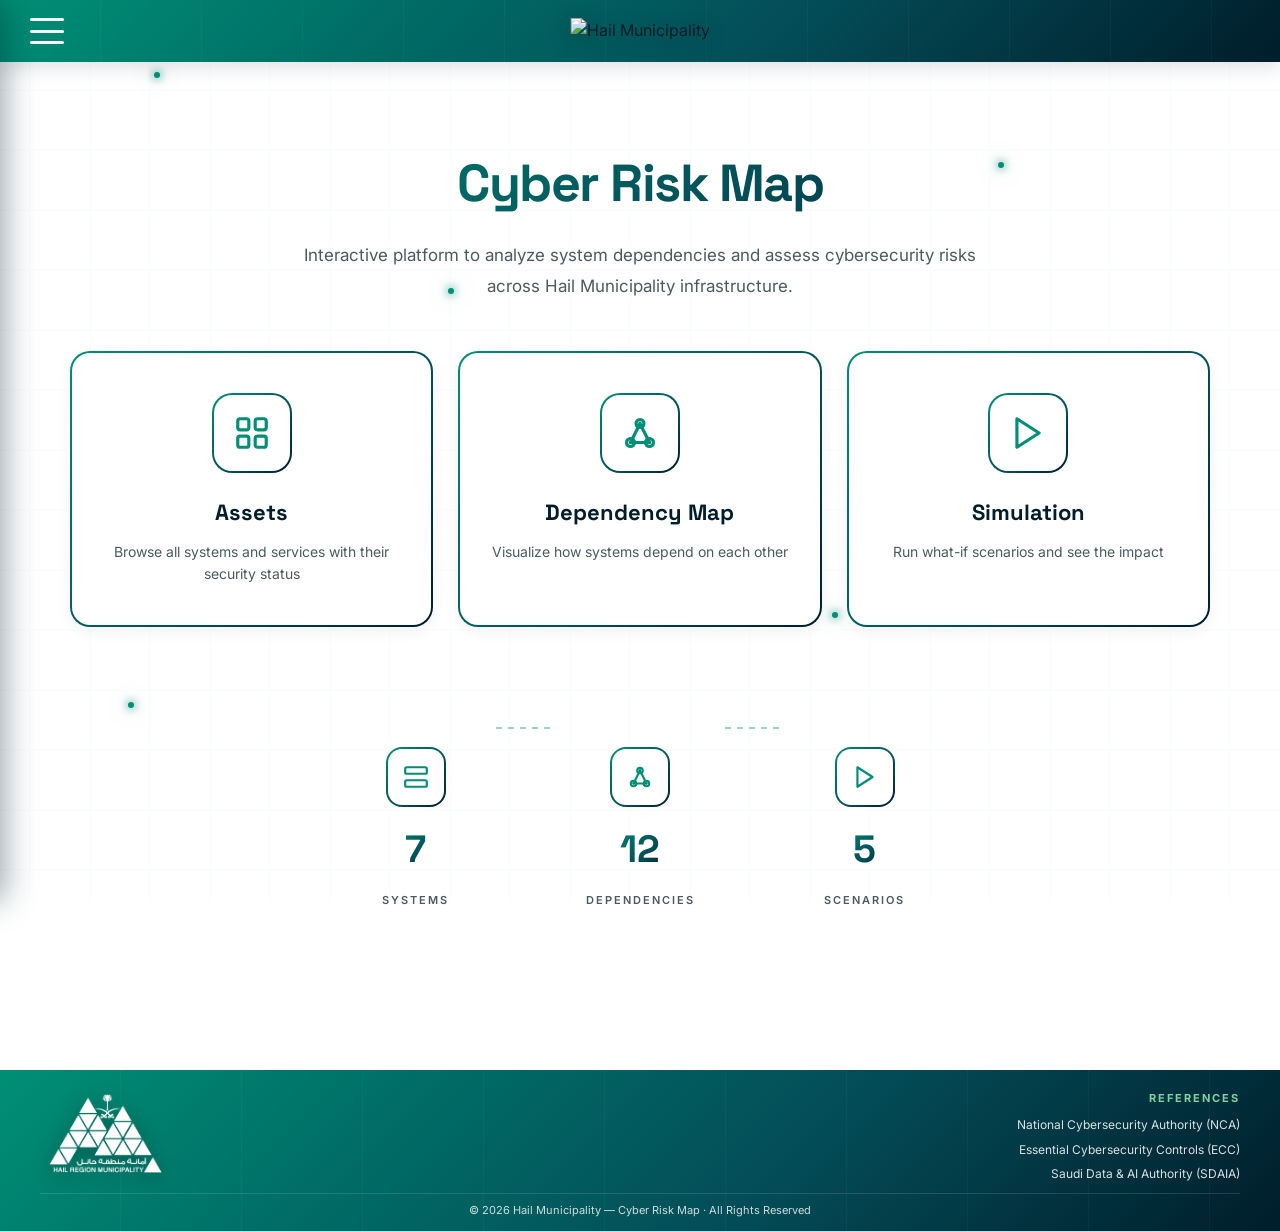
==== commit 33f7cf97: "Update index.html" ====
--- a/index.html
+++ b/index.html
@@ -1,4 +1,3 @@
-
 <!DOCTYPE html>
 <html lang="en" dir="ltr">
 <head>
@@ -8,24 +7,17 @@
 <link rel="stylesheet" href="style.css">
 </head>
 <body>
+<div class="dots"><span class="dot"></span><span class="dot"></span><span class="dot"></span><span class="dot"></span><span class="dot"></span><span class="dot"></span><span class="dot"></span><span class="dot"></span></div>
 
-<div class="cyber-dots">
-<span class="cyber-dot"></span><span class="cyber-dot"></span><span class="cyber-dot"></span><span class="cyber-dot"></span>
-<span class="cyber-dot"></span><span class="cyber-dot"></span><span class="cyber-dot"></span><span class="cyber-dot"></span>
-</div>
-
-<header class="main-header">
+<header>
 <button class="menu-btn" onclick="toggleMenu()"><span></span><span></span><span></span></button>
-<div class="header-logo"><img src="images/logo2.png" alt="Hail Municipality"></div>
-<div class="header-spacer"></div>
+<div class="h-logo"><img src="images/logo2.png" alt="Hail Municipality"></div>
+<div class="h-spacer"></div>
 </header>
 
 <nav class="side-menu" id="sideMenu">
-<div class="menu-header">
-<img src="images/logo2.png" alt="Hail Municipality">
-<button class="close-btn" onclick="toggleMenu()">×</button>
-</div>
-<ul class="menu-links">
+<div class="m-hd"><img src="images/logo2.png" alt="Hail Municipality"><button class="close-btn" onclick="toggleMenu()">×</button></div>
+<ul>
 <li><a href="index.html" class="active">Home</a></li>
 <li><a href="assets.html">Assets</a></li>
 <li><a href="map.html">Map</a></li>
@@ -42,63 +34,37 @@
 <p>Interactive platform to analyze system dependencies and assess cybersecurity risks across Hail Municipality infrastructure.</p>
 </div>
 
-<div class="main-cards">
-<a href="assets.html" class="main-card">
-<div class="card-icon-box">
-<svg viewBox="0 0 24 24"><rect x="3" y="3" width="7" height="7" rx="1.5"/><rect x="14" y="3" width="7" height="7" rx="1.5"/><rect x="3" y="14" width="7" height="7" rx="1.5"/><rect x="14" y="14" width="7" height="7" rx="1.5"/></svg>
-</div>
-<h3>Assets</h3>
-<p>Browse all systems and services with their security status</p>
+<div class="cards">
+<a href="assets.html" class="card">
+<div class="ci"><svg viewBox="0 0 24 24"><rect x="3" y="3" width="7" height="7" rx="1.5"/><rect x="14" y="3" width="7" height="7" rx="1.5"/><rect x="3" y="14" width="7" height="7" rx="1.5"/><rect x="14" y="14" width="7" height="7" rx="1.5"/></svg></div>
+<h3>Assets</h3><p>Browse all systems and services with their security status</p>
 </a>
-
-<a href="map.html" class="main-card">
-<div class="card-icon-box">
-<svg viewBox="0 0 24 24"><circle cx="12" cy="6" r="2.5"/><circle cx="6" cy="18" r="2.5"/><circle cx="18" cy="18" r="2.5"/><line x1="12" y1="6" x2="6" y2="18"/><line x1="12" y1="6" x2="18" y2="18"/><line x1="6" y1="18" x2="18" y2="18"/></svg>
-</div>
-<h3>Dependency Map</h3>
-<p>Visualize how systems depend on each other</p>
+<a href="map.html" class="card">
+<div class="ci"><svg viewBox="0 0 24 24"><circle cx="12" cy="6" r="2.5"/><circle cx="6" cy="18" r="2.5"/><circle cx="18" cy="18" r="2.5"/><line x1="12" y1="6" x2="6" y2="18"/><line x1="12" y1="6" x2="18" y2="18"/><line x1="6" y1="18" x2="18" y2="18"/></svg></div>
+<h3>Dependency Map</h3><p>Visualize how systems depend on each other</p>
 </a>
-
-<a href="simulation.html" class="main-card">
-<div class="card-icon-box">
-<svg viewBox="0 0 24 24"><polygon points="5,3 19,12 5,21"/></svg>
-</div>
-<h3>Simulation</h3>
-<p>Run what-if scenarios and see the impact</p>
+<a href="simulation.html" class="card">
+<div class="ci"><svg viewBox="0 0 24 24"><polygon points="5,3 19,12 5,21"/></svg></div>
+<h3>Simulation</h3><p>Run what-if scenarios and see the impact</p>
 </a>
 </div>
 
-<div class="stats-row">
-<div class="stat-node">
-<div class="stat-icon-box"><svg viewBox="0 0 24 24"><rect x="2" y="3" width="20" height="6" rx="1.5"/><rect x="2" y="15" width="20" height="6" rx="1.5"/></svg></div>
-<div class="stat-number" data-target="7">0</div>
-<div class="stat-label">Systems</div>
-</div>
-<div class="stat-connector"></div>
-<div class="stat-node">
-<div class="stat-icon-box"><svg viewBox="0 0 24 24"><circle cx="12" cy="6" r="2.5"/><circle cx="6" cy="18" r="2.5"/><circle cx="18" cy="18" r="2.5"/><line x1="12" y1="6" x2="6" y2="18"/><line x1="12" y1="6" x2="18" y2="18"/><line x1="6" y1="18" x2="18" y2="18"/></svg></div>
-<div class="stat-number" data-target="12">0</div>
-<div class="stat-label">Dependencies</div>
-</div>
-<div class="stat-connector"></div>
-<div class="stat-node">
-<div class="stat-icon-box"><svg viewBox="0 0 24 24"><polygon points="5,3 19,12 5,21"/></svg></div>
-<div class="stat-number" data-target="5">0</div>
-<div class="stat-label">Scenarios</div>
-</div>
+<div class="stats">
+<div class="stat"><div class="si"><svg viewBox="0 0 24 24"><rect x="2" y="3" width="20" height="6" rx="1.5"/><rect x="2" y="15" width="20" height="6" rx="1.5"/></svg></div><div class="sn" data-target="7">0</div><div class="sl">Systems</div></div>
+<div class="sc"></div>
+<div class="stat"><div class="si"><svg viewBox="0 0 24 24"><circle cx="12" cy="6" r="2.5"/><circle cx="6" cy="18" r="2.5"/><circle cx="18" cy="18" r="2.5"/><line x1="12" y1="6" x2="6" y2="18"/><line x1="12" y1="6" x2="18" y2="18"/><line x1="6" y1="18" x2="18" y2="18"/></svg></div><div class="sn" data-target="12">0</div><div class="sl">Dependencies</div></div>
+<div class="sc"></div>
+<div class="stat"><div class="si"><svg viewBox="0 0 24 24"><polygon points="5,3 19,12 5,21"/></svg></div><div class="sn" data-target="5">0</div><div class="sl">Scenarios</div></div>
 </div>
 </main>
 
-<footer class="main-footer">
-<div class="footer-content">
-<div class="footer-logo"><img src="images/logo1.png" alt="Hail Municipality"></div>
-<div class="footer-references">
-<h4>References</h4>
-<ul><li>NCA</li><li>ECC</li><li>SDAIA</li></ul>
+<footer>
+<div class="fc">
+<div class="fl"><img src="images/logo1.png" alt="Hail Municipality"></div>
+<div class="fr"><h4>References</h4><ul><li>National Cybersecurity Authority (NCA)</li><li>Essential Cybersecurity Controls (ECC)</li><li>Saudi Data & AI Authority (SDAIA)</li></ul></div>
 </div>
-</div>
-<div class="footer-divider"></div>
-<div class="footer-copyright"><p>©️ 2026 Hail Municipality — Cyber Risk Map · All Rights Reserved</p></div>
+<div class="fd"></div>
+<div class="fcop"><p>©️ 2026 Hail Municipality — Cyber Risk Map · All Rights Reserved</p></div>
 </footer>
 
 <script src="script.js"></script>
--- a/style.css
+++ b/style.css
@@ -1,1042 +1,262 @@
-@import url('https://fonts.googleapis.com/css2?family=Inter:wght@400;500;600;700;800&family=Space+Grotesk:wght@500;600;700&display=swap');
-
-:root {
-    --gradient-main: linear-gradient(135deg, #008F76 0%, #006D66 30%, #034E58 60%, #001D2B 100%);
-    --primary: #008F76;
-    --primary-dark: #006D66;
-    --primary-darker: #034E58;
-    --primary-darkest: #001D2B;
-    --risk-high: #E74C3C;
-    --risk-medium: #F39C12;
-    --risk-low: #27AE60;
-    --bg-light: #F8FBFA;
-    --text-dark: #001D2B;
-    --text-medium: #4A5B5E;
-    --border-color: #008F76;
-    --radius: 20px;
-    --radius-sm: 12px;
-    --shadow-sm: 0 2px 8px rgba(0, 29, 43, 0.08);
-    --shadow-md: 0 8px 24px rgba(0, 29, 43, 0.12);
-    --shadow-lg: 0 15px 40px rgba(0, 143, 118, 0.25);
+@import url('https://fonts.googleapis.com/css2?family=Inter:wght@400;600;700;800&family=Space+Grotesk:wght@500;700&display=swap');
+
+:root{
+  --g:linear-gradient(135deg,#008F76 0%,#006D66 30%,#034E58 60%,#001D2B 100%);
+  --p:#008F76; --pd:#001D2B; --hi:#E74C3C; --me:#F39C12; --lo:#27AE60;
+  --bg:#F8FBFA; --tx:#001D2B; --tm:#4A5B5E; --r:20px; --rs:12px;
 }
-
-* { margin: 0; padding: 0; box-sizing: border-box; }
-html { scroll-behavior: smooth; }
-
-body {
-    font-family: 'Inter', sans-serif;
-    background: #ffffff;
-    color: var(--text-dark);
-    line-height: 1.6;
-    min-height: 100vh;
-    overflow-x: hidden;
-    position: relative;
+*{margin:0;padding:0;box-sizing:border-box}
+body{font-family:'Inter',sans-serif;background:#fff;color:var(--tx);line-height:1.6;min-height:100vh;overflow-x:hidden;position:relative}
+
+/* Background */
+body::before{content:'';position:fixed;inset:0;background-image:linear-gradient(90deg,transparent 49%,rgba(0,143,118,.08) 50%,transparent 51%),linear-gradient(0deg,transparent 49%,rgba(0,143,118,.08) 50%,transparent 51%);background-size:60px 60px;animation:grid 20s linear infinite;z-index:-4}
+@keyframes grid{to{background-position:60px 60px}}
+body::after{content:'';position:fixed;inset:0;background-image:linear-gradient(90deg,transparent,rgba(0,143,118,.3) 50%,transparent),linear-gradient(90deg,transparent,rgba(0,143,118,.2) 50%,transparent);background-size:400px 2px,550px 1px;background-repeat:no-repeat;background-position:-400px 15%,-550px 70%;animation:flow 14s linear infinite;z-index:-3}
+@keyframes flow{to{background-position:calc(100% + 400px) 15%,calc(100% + 550px) 70%}}
+.dots{position:fixed;inset:0;z-index:-2;pointer-events:none;overflow:hidden}
+.dot{position:absolute;width:6px;height:6px;border-radius:50%;background:#008F76;box-shadow:0 0 8px rgba(0,143,118,1),0 0 16px rgba(0,143,118,.7),0 0 30px rgba(0,143,118,.4);animation:glow 6s ease-in-out infinite}
+.dot:nth-child(1){top:8%;left:12%}.dot:nth-child(2){top:18%;left:78%;animation-delay:1.2s}
+.dot:nth-child(3){top:32%;left:35%;animation-delay:2.4s}.dot:nth-child(4){top:45%;left:88%;animation-delay:.8s}
+.dot:nth-child(5){top:58%;left:22%;animation-delay:3.6s}.dot:nth-child(6){top:68%;left:65%;animation-delay:1.6s}
+.dot:nth-child(7){top:78%;left:10%;animation-delay:4.2s}.dot:nth-child(8){top:88%;left:50%;animation-delay:2.8s}
+@keyframes glow{0%,100%{opacity:.2;transform:scale(.8)}50%{opacity:1;transform:scale(1.5)}}
+
+/* Header */
+header{background:var(--g);padding:18px 30px;display:flex;align-items:center;justify-content:space-between;position:sticky;top:0;z-index:100;box-shadow:0 4px 20px rgba(0,29,43,.15);position:relative;overflow:hidden}
+header::before{content:'';position:absolute;inset:0;width:200%;background:repeating-linear-gradient(90deg,transparent,transparent 100px,rgba(255,255,255,.03) 100px,rgba(255,255,255,.03) 101px);animation:slide 20s linear infinite}
+@keyframes slide{to{transform:translateX(-100px)}}
+.menu-btn{background:none;border:none;cursor:pointer;width:34px;height:26px;display:flex;flex-direction:column;justify-content:space-between;padding:0;z-index:2}
+.menu-btn span{display:block;width:100%;height:3px;background:#fff;border-radius:3px}
+.menu-btn:hover span{background:#7DD3A0}
+.h-logo{position:absolute;left:50%;transform:translateX(-50%);z-index:1}
+.h-logo img{height:50px;filter:drop-shadow(0 4px 10px rgba(0,0,0,.3))}
+.h-spacer{width:34px}
+
+/* Side Menu */
+.side-menu{position:fixed;top:0;left:-320px;width:320px;height:100vh;background:var(--g);z-index:200;transition:left .4s;padding:25px;overflow-y:auto;box-shadow:4px 0 30px rgba(0,29,43,.4)}
+.side-menu.open{left:0}
+.m-hd{display:flex;justify-content:space-between;align-items:center;margin-bottom:40px;padding-bottom:20px;border-bottom:1px solid rgba(255,255,255,.15)}
+.m-hd img{height:45px}
+.close-btn{background:none;border:2px solid rgba(255,255,255,.3);color:#fff;width:38px;height:38px;border-radius:50%;cursor:pointer;font-size:22px}
+.close-btn:hover{background:#fff;color:var(--pd)}
+.side-menu ul{list-style:none;display:flex;flex-direction:column;gap:8px}
+.side-menu a{display:block;color:#fff;text-decoration:none;font-size:16px;font-weight:600;padding:14px 20px;border-radius:var(--rs);border-left:3px solid transparent;transition:.3s}
+.side-menu a:hover,.side-menu a.active{background:rgba(255,255,255,.1);border-left-color:#7DD3A0;padding-left:25px}
+.overlay{position:fixed;inset:0;background:rgba(0,29,43,.6);backdrop-filter:blur(4px);z-index:150;opacity:0;visibility:hidden;transition:.3s}
+.overlay.active{opacity:1;visibility:visible}
+
+/* Main */
+main{max-width:1200px;margin:0 auto;padding:40px 30px;animation:fadeIn .4s;position:relative;z-index:1}
+@keyframes fadeIn{from{opacity:0;transform:translateY(15px)}to{opacity:1;transform:translateY(0)}}
+.hero{text-align:center;padding:40px 20px 50px}
+.hero h1{font-family:'Space Grotesk',sans-serif;font-size:52px;font-weight:700;background:var(--g);-webkit-background-clip:text;-webkit-text-fill-color:transparent;letter-spacing:-1.5px;margin-bottom:15px}
+.hero p{font-size:17px;color:var(--tm);max-width:680px;margin:0 auto;line-height:1.8}
+
+/* Cards */
+.cards{display:grid;grid-template-columns:repeat(3,1fr);gap:25px;margin-bottom:60px}
+.card{background:#fff;border:2px solid transparent;border-radius:var(--r);padding:40px 25px;text-align:center;cursor:pointer;transition:.4s;background-image:linear-gradient(#fff,#fff),var(--g);background-origin:border-box;background-clip:padding-box,border-box;text-decoration:none;color:inherit;display:block;box-shadow:0 4px 15px rgba(0,29,43,.06)}
+.card:hover{transform:translateY(-10px) scale(1.02);box-shadow:0 20px 40px rgba(0,143,118,.2)}
+.ci{width:80px;height:80px;margin:0 auto 22px;border:2px solid transparent;border-radius:var(--r);display:flex;align-items:center;justify-content:center;background-image:linear-gradient(#fff,#fff),var(--g);background-origin:border-box;background-clip:padding-box,border-box;transition:.4s}
+.card:hover .ci{background-image:var(--g),var(--g);transform:scale(1.08) rotate(-4deg)}
+.ci svg{width:38px;height:38px;stroke:var(--p);fill:none;stroke-width:2;stroke-linecap:round;stroke-linejoin:round}
+.card:hover .ci svg{stroke:#fff}
+.card h3{font-family:'Space Grotesk',sans-serif;font-size:22px;font-weight:700;color:var(--pd);margin-bottom:10px}
+.card p{font-size:14px;color:var(--tm)}
+
+/* Stats */
+.stats{display:flex;justify-content:center;padding:40px 20px;flex-wrap:wrap}
+.stat{display:flex;flex-direction:column;align-items:center;gap:12px;padding:20px 30px;transition:.3s;min-width:160px}
+.stat:hover{transform:translateY(-6px)}
+.si{width:60px;height:60px;border:2px solid transparent;border-radius:16px;display:flex;align-items:center;justify-content:center;background-image:linear-gradient(#fff,#fff),var(--g);background-origin:border-box;background-clip:padding-box,border-box;transition:.3s}
+.stat:hover .si{background-image:var(--g),var(--g);transform:scale(1.1)}
+.si svg{width:26px;height:26px;stroke:var(--p);fill:none;stroke-width:2;stroke-linecap:round;stroke-linejoin:round}
+.stat:hover .si svg{stroke:#fff}
+.sn{font-family:'Space Grotesk',sans-serif;font-size:38px;font-weight:700;background:var(--g);-webkit-background-clip:text;-webkit-text-fill-color:transparent}
+.sl{font-size:11px;color:var(--tm);font-weight:600;text-transform:uppercase;letter-spacing:2px}
+.sc{width:60px;height:2px;background-image:linear-gradient(90deg,var(--p) 50%,transparent 50%);background-size:12px 2px;background-repeat:repeat-x;opacity:.4;margin-bottom:50px}
+
+/* Page header */
+.ph{text-align:center;padding:20px 20px 40px}
+.ph h2{font-family:'Space Grotesk',sans-serif;font-size:38px;font-weight:700;background:var(--g);-webkit-background-clip:text;-webkit-text-fill-color:transparent;letter-spacing:-1px;margin-bottom:10px}
+.ph p{font-size:15px;color:var(--tm)}
+
+/* Filters */
+.filters{display:flex;justify-content:center;gap:12px;flex-wrap:wrap;margin-bottom:35px}
+.fb{background:#fff;border:2px solid var(--p);color:var(--p);padding:9px 24px;border-radius:50px;font-size:13px;font-weight:600;cursor:pointer;font-family:'Inter',sans-serif}
+.fb:hover,.fb.active{background:var(--g);color:#fff;border-color:transparent;transform:translateY(-2px)}
+
+/* Assets */
+.ag{display:grid;grid-template-columns:repeat(auto-fill,minmax(300px,1fr));gap:22px}
+.ac{background:#fff;border:2px solid var(--p);border-radius:var(--r);padding:25px;cursor:pointer;transition:.3s}
+.ac:hover{transform:translateY(-6px);box-shadow:0 15px 40px rgba(0,143,118,.25)}
+.ah{display:flex;justify-content:space-between;align-items:flex-start;margin-bottom:15px}
+.an{font-family:'Space Grotesk',sans-serif;font-size:17px;font-weight:700;color:var(--pd)}
+.rb{padding:4px 12px;border-radius:50px;font-size:10px;font-weight:700;color:#fff;text-transform:uppercase}
+.rh{background:var(--hi)}.rm{background:var(--me)}.rl{background:var(--lo)}
+.ai p{font-size:13px;color:var(--tm);margin:6px 0}
+.ai strong{color:var(--pd)}
+
+/* Map */
+.mc{background:#fff;border:2px solid var(--p);border-radius:var(--r);padding:20px;margin-bottom:30px;box-shadow:0 8px 24px rgba(0,29,43,.12);overflow-x:auto}
+#depMap{width:100%;height:auto;min-height:600px;display:block}
+.mn{cursor:pointer}.mn circle{transition:.3s}
+.mn:hover circle{filter:drop-shadow(0 0 20px rgba(0,143,118,.7))}
+.mn.dim{opacity:.12}
+.mn.hi circle{filter:drop-shadow(0 0 25px rgba(0,143,118,.9));stroke-width:5}
+.ma{transition:opacity .3s}.ma.dim{opacity:.05}
+.ma.hi{stroke:var(--p)!important;stroke-width:3!important;opacity:1!important}
+@keyframes dash{to{stroke-dashoffset:-26}}
+
+/* Analysis */
+.ap{background:#fff;border:2px solid var(--p);border-radius:var(--r);padding:30px;box-shadow:0 8px 24px rgba(0,29,43,.12)}
+.ap h3{font-family:'Space Grotesk',sans-serif;color:var(--pd);font-size:20px;margin-bottom:15px;padding-bottom:12px;border-bottom:2px solid rgba(0,143,118,.15)}
+.aph{color:var(--tm);font-size:14px;font-style:italic;text-align:center;padding:20px}
+.acard{display:flex;gap:20px;align-items:flex-start}
+.aci{width:60px;height:60px;border-radius:16px;display:flex;align-items:center;justify-content:center;flex-shrink:0;background:var(--g)}
+.aci svg{width:30px;height:30px;stroke:#fff;fill:none;stroke-width:2}
+.acc{flex:1}
+.acc h4{font-family:'Space Grotesk',sans-serif;font-size:20px;color:var(--pd);margin-bottom:4px}
+.acc .sub{font-size:13px;color:var(--tm);margin-bottom:12px}
+.pill{display:inline-block;padding:5px 14px;border-radius:50px;font-size:12px;font-weight:700;margin-bottom:15px}
+.pill.h{background:rgba(231,76,60,.12);color:#E74C3C}
+.pill.m{background:rgba(243,156,18,.12);color:#F39C12}
+.pill.l{background:rgba(39,174,96,.12);color:#27AE60}
+.asec{margin:18px 0;padding-top:15px;border-top:1px solid rgba(0,143,118,.1)}
+.asec h5{font-size:15px;color:var(--pd);margin-bottom:12px;font-weight:700}
+.al{list-style:none;display:flex;flex-direction:column;gap:8px}
+.al li{display:flex;align-items:center;justify-content:space-between;padding:10px 15px;background:var(--bg);border-radius:10px;font-size:14px}
+.al .nm{display:flex;align-items:center;gap:10px}
+.dt{width:10px;height:10px;border-radius:50%;flex-shrink:0}
+.dt.h{background:#E74C3C}.dt.m{background:#F39C12}.dt.l{background:#27AE60}
+.stp{font-size:12px;color:var(--tm);font-weight:600}
+.aact{display:flex;gap:12px;margin-top:20px}
+.btn{flex:1;padding:12px 20px;border-radius:10px;font-size:14px;font-weight:600;cursor:pointer;font-family:'Inter',sans-serif;text-align:center;text-decoration:none;border:none;transition:.3s}
+.btn.p{background:var(--g);color:#fff;box-shadow:0 4px 15px rgba(0,143,118,.3)}
+.btn.p:hover{transform:translateY(-2px);box-shadow:0 8px 25px rgba(0,143,118,.4)}
+.btn.s{background:#fff;color:var(--p);border:2px solid var(--p)}
+.btn.s:hover{background:var(--p);color:#fff}
+
+/* Simulation */
+.sg{display:grid;grid-template-columns:1fr 1.5fr;gap:30px}
+.si-box,.sr-box{background:#fff;border:2px solid var(--p);border-radius:var(--r);padding:30px}
+.si-box label{display:block;margin:18px 0 8px;font-weight:600;color:var(--pd);font-size:12px;text-transform:uppercase;letter-spacing:1.5px}
+.si-box label:first-child{margin-top:0}
+.si-box select{width:100%;padding:13px;border:2px solid var(--p);border-radius:var(--rs);font-size:14px;font-family:'Inter',sans-serif;background:#fff}
+.bp{width:100%;margin-top:25px;background:var(--g);color:#fff;border:none;border-radius:var(--rs);padding:15px;font-size:15px;font-weight:700;cursor:pointer;font-family:'Inter',sans-serif;box-shadow:0 4px 15px rgba(0,143,118,.3)}
+.bp:hover{transform:translateY(-3px);box-shadow:0 8px 25px rgba(0,143,118,.4)}
+.ph2{color:var(--tm);font-size:14px;font-style:italic}
+
+/* Impact Card */
+.icard{background:linear-gradient(135deg,#0d5c5c 0%,#034E58 60%,#001D2B 100%);border-radius:20px;padding:35px 28px;color:#fff;margin-bottom:22px}
+.dw{position:relative;width:160px;height:160px;margin:0 auto 22px}
+.dw svg{width:100%;height:100%;transform:rotate(-90deg)}
+.db{fill:none;stroke:rgba(255,255,255,.15);stroke-width:14}
+.df{fill:none;stroke-width:14;stroke-linecap:round;transition:stroke-dashoffset 1s}
+.dc{position:absolute;top:50%;left:50%;transform:translate(-50%,-50%);text-align:center}
+.ds{font-family:'Space Grotesk',sans-serif;font-size:44px;font-weight:700;color:#fff;line-height:1}
+.dss{font-size:11px;color:rgba(255,255,255,.7);margin-top:4px}
+.ibadge{display:inline-block;padding:5px 14px;border-radius:50px;font-size:12px;font-weight:700;background:rgba(255,255,255,.15);margin-bottom:14px}
+.ititle{font-family:'Space Grotesk',sans-serif;font-size:22px;font-weight:700;margin-bottom:10px;line-height:1.3}
+.idesc{font-size:14px;color:rgba(255,255,255,.85);line-height:1.7;margin-bottom:18px}
+.istats{display:flex;flex-direction:column;gap:8px}
+.irow{display:flex;justify-content:space-between;padding:12px 16px;background:rgba(255,255,255,.08);border-radius:12px;font-size:14px}
+.irow .l{font-weight:700}.irow .v{color:rgba(255,255,255,.8)}
+
+/* Spread + Impact by system */
+.sccard{background:#fff;border:2px solid var(--p);border-radius:var(--r);padding:28px;margin-bottom:22px}
+.sccard h3{font-family:'Space Grotesk',sans-serif;font-size:20px;color:var(--pd);margin-bottom:18px}
+.smap{width:100%;height:380px}
+.sig{margin-bottom:18px}
+.sig h5{font-size:13px;color:var(--tm);font-weight:600;margin-bottom:10px}
+.sir{display:flex;align-items:center;gap:14px;padding:10px 0;border-bottom:1px solid rgba(0,143,118,.08)}
+.sir:last-child{border-bottom:none}
+.sii{width:42px;height:42px;border-radius:12px;background:var(--g);display:flex;align-items:center;justify-content:center;flex-shrink:0}
+.sii svg{width:20px;height:20px;stroke:#fff;fill:none;stroke-width:2}
+.sif{flex:1}
+.sif .nm{font-size:14px;font-weight:700;color:var(--pd);margin-bottom:6px}
+.sif .bar{height:8px;background:rgba(0,143,118,.1);border-radius:50px;overflow:hidden}
+.sif .bar-f{height:100%;border-radius:50px;transition:width 1s}
+.sis{text-align:right;min-width:65px}
+.sis .n{font-family:'Space Grotesk',sans-serif;font-size:20px;font-weight:700;color:var(--pd);line-height:1}
+.sis .lv{font-size:11px;font-weight:700;margin-top:4px}
+.sis .lv.h{color:#E74C3C}.sis .lv.m{color:#F39C12}.sis .lv.l{color:#27AE60}
+
+/* Responses */
+.resp{background:#fff;border:2px solid var(--p);border-radius:var(--r);padding:28px}
+.resp h3{font-family:'Space Grotesk',sans-serif;font-size:20px;color:var(--pd);margin-bottom:18px}
+.resp ul{list-style:none;display:flex;flex-direction:column;gap:10px}
+.resp li{display:flex;align-items:flex-start;gap:12px;padding:13px 16px;background:var(--bg);border-radius:12px;font-size:14px;line-height:1.6}
+.chk{width:24px;height:24px;border-radius:6px;background:rgba(39,174,96,.15);color:#27AE60;display:flex;align-items:center;justify-content:center;flex-shrink:0;font-weight:700;font-size:14px}
+
+/* Reports */
+.sr{display:grid;grid-template-columns:repeat(4,1fr);gap:18px;margin-bottom:40px}
+.sc2{background:#fff;border:2px solid var(--p);border-radius:var(--r);padding:25px 15px;text-align:center;transition:.3s}
+.sc2:hover{transform:translateY(-5px);box-shadow:0 15px 40px rgba(0,143,118,.25)}
+.sn2{font-family:'Space Grotesk',sans-serif;font-size:38px;font-weight:700;background:var(--g);-webkit-background-clip:text;-webkit-text-fill-color:transparent;line-height:1;margin-bottom:6px}
+.sl2{font-size:11px;color:var(--tm);font-weight:700;text-transform:uppercase;letter-spacing:1.5px}
+.rblk{margin-bottom:40px}
+.rblk h3{font-family:'Space Grotesk',sans-serif;color:var(--pd);font-size:20px;margin-bottom:20px;padding-bottom:12px;border-bottom:2px solid rgba(0,143,118,.15)}
+.tw{overflow-x:auto;border-radius:var(--r);box-shadow:0 2px 8px rgba(0,29,43,.08)}
+.rt{width:100%;border-collapse:collapse;background:#fff}
+.rt thead{background:var(--g);color:#fff}
+.rt th{padding:15px 18px;text-align:left;font-size:11px;font-weight:700;text-transform:uppercase;letter-spacing:1px}
+.rt td{padding:14px 18px;border-bottom:1px solid rgba(0,143,118,.08);font-size:13px}
+.rt tbody tr:hover{background:var(--bg)}
+.recs{display:grid;gap:15px}
+.rec{display:flex;gap:18px;background:#fff;border:2px solid var(--p);border-radius:var(--r);padding:22px;transition:.3s}
+.rec:hover{transform:translateX(5px);box-shadow:0 8px 24px rgba(0,29,43,.12)}
+.ri{width:44px;height:44px;border-radius:10px;display:flex;align-items:center;justify-content:center;flex-shrink:0}
+.ri svg{width:24px;height:24px;stroke-width:2;fill:none}
+.rec.h .ri{background:rgba(231,76,60,.1)}.rec.h .ri svg{stroke:#E74C3C}
+.rec.l .ri{background:rgba(39,174,96,.1)}.rec.l .ri svg{stroke:#27AE60}
+.rc h4{color:var(--pd);font-size:15px;margin-bottom:6px;font-family:'Space Grotesk',sans-serif}
+.rc p{color:var(--tm);font-size:13px;line-height:1.7}
+
+/* About */
+.aw{display:grid;grid-template-columns:repeat(2,1fr);gap:22px}
+.abc{background:#fff;border:2px solid var(--p);border-radius:var(--r);padding:28px}
+.abc h3{font-family:'Space Grotesk',sans-serif;color:var(--pd);font-size:19px;margin-bottom:12px;padding-bottom:10px;border-bottom:2px solid rgba(0,143,118,.15)}
+.abc p{color:var(--tm);font-size:14px;line-height:1.8}
+.abc ul{list-style:none;padding:0}
+.abc li{padding:10px 15px;background:var(--bg);border-radius:10px;margin-bottom:8px;border-left:3px solid var(--p);font-size:13px}
+
+/* Footer */
+footer{background:var(--g);color:#fff;padding:20px 40px 12px;margin-top:60px;position:relative;overflow:hidden}
+footer::before{content:'';position:absolute;inset:0;width:200%;background:repeating-linear-gradient(90deg,transparent,transparent 120px,rgba(255,255,255,.03) 120px,rgba(255,255,255,.03) 121px);animation:slide 25s linear infinite}
+.fc{display:flex;justify-content:space-between;align-items:center;max-width:1200px;margin:0 auto 10px;position:relative;z-index:1;gap:30px;flex-wrap:wrap}
+.fl img{height:80px;filter:drop-shadow(0 4px 10px rgba(0,0,0,.3))}
+.fr{text-align:right}
+.fr h4{font-size:11px;color:#7DD3A0;text-transform:uppercase;letter-spacing:2px;font-weight:700;margin-bottom:8px}
+.fr ul{list-style:none;display:flex;flex-direction:column;gap:5px;align-items:flex-end}
+.fr li{font-size:12px;opacity:.85}
+.fd{width:100%;max-width:1200px;height:1px;background:rgba(255,255,255,.12);margin:0 auto 8px;position:relative;z-index:1}
+.fcop{text-align:center;position:relative;z-index:1}
+.fcop p{font-size:11px;opacity:.8}
+
+/* Modal */
+.modal{display:none;position:fixed;inset:0;background:rgba(0,29,43,.75);backdrop-filter:blur(6px);z-index:500;justify-content:center;align-items:center;padding:20px}
+.modal.active{display:flex}
+.mc2{background:#fff;border:2px solid var(--p);border-radius:var(--r);padding:35px;max-width:650px;width:100%;max-height:85vh;overflow-y:auto}
+.mh{display:flex;justify-content:space-between;align-items:center;margin-bottom:22px;padding-bottom:15px;border-bottom:2px solid rgba(0,143,118,.15)}
+.mh h2{font-family:'Space Grotesk',sans-serif;color:var(--pd);font-size:22px}
+.mcl{background:none;border:2px solid var(--p);color:var(--p);width:34px;height:34px;border-radius:50%;cursor:pointer;font-size:20px;line-height:1}
+.mcl:hover{background:var(--g);color:#fff;border-color:transparent}
+.msec{margin-bottom:20px}
+.msec h3{font-size:11px;color:var(--p);margin-bottom:10px;text-transform:uppercase;letter-spacing:1.5px;font-weight:700}
+.msec ul{list-style:none;padding:0}
+.msec li{padding:9px 14px;background:var(--bg);border-radius:10px;margin-bottom:6px;font-size:13px;border-left:3px solid var(--p)}
+.msec p{font-size:14px;color:var(--tm)}
+
+@media (max-width:968px){
+  .hero h1{font-size:36px}.hero p{font-size:15px}
+  .cards{grid-template-columns:1fr}.sc{display:none}
+  main{padding:30px 20px}.ph h2{font-size:28px}
+  .sg{grid-template-columns:1fr}.sr{grid-template-columns:repeat(2,1fr)}
+  .aw{grid-template-columns:1fr}.h-logo img{height:40px}
+  footer{padding:20px 25px 12px}
+  .fc{flex-direction:column;text-align:center;gap:15px}
+  .fr{text-align:center}.fr ul{align-items:center}
+  .fl img{height:60px}
+  .side-menu{width:280px;left:-280px}
+  .acard{flex-direction:column}
 }
-
-body::before {
-    content: '';
-    position: fixed;
-    top: 0; left: 0;
-    width: 100%; height: 100%;
-    background-image:
-        linear-gradient(90deg, transparent 49%, rgba(0, 143, 118, 0.05) 50%, transparent 51%),
-        linear-gradient(0deg, transparent 49%, rgba(0, 143, 118, 0.05) 50%, transparent 51%);
-    background-size: 80px 80px;
-    animation: gridMove 30s linear infinite;
-    z-index: -2;
-    pointer-events: none;
-}
-
-@keyframes gridMove {
-    0% { background-position: 0 0; }
-    100% { background-position: 80px 80px; }
-}
-
-body::after {
-    content: '';
-    position: fixed;
-    top: 0; left: 0;
-    width: 100%; height: 100%;
-    background-image: linear-gradient(90deg, transparent 0%, rgba(0, 143, 118, 0.12) 50%, transparent 100%);
-    background-size: 400px 2px;
-    background-repeat: no-repeat;
-    background-position: -400px 20%;
-    animation: dataFlow 15s linear infinite;
-    z-index: -1;
-    pointer-events: none;
-}
-
-@keyframes dataFlow {
-    0% { background-position: -400px 20%; }
-    100% { background-position: calc(100% + 400px) 20%; }
-}
-
-/* HEADER */
-.main-header {
-    background: var(--gradient-main);
-    padding: 18px 30px;
-    display: flex;
-    align-items: center;
-    justify-content: space-between;
-    position: sticky;
-    top: 0;
-    z-index: 100;
-    box-shadow: 0 4px 20px rgba(0, 29, 43, 0.15);
-}
-
-.main-header::before {
-    content: '';
-    position: absolute;
-    top: 0; left: 0;
-    width: 200%; height: 100%;
-    background: repeating-linear-gradient(90deg, transparent, transparent 100px, rgba(255,255,255,0.03) 100px, rgba(255,255,255,0.03) 101px);
-    animation: slideLines 20s linear infinite;
-    pointer-events: none;
-}
-
-@keyframes slideLines {
-    0% { transform: translateX(0); }
-    100% { transform: translateX(-100px); }
-}
-
-.menu-btn {
-    background: none;
-    border: none;
-    cursor: pointer;
-    width: 32px;
-    height: 24px;
-    display: flex;
-    flex-direction: column;
-    justify-content: space-between;
-    position: relative;
-    z-index: 1;
-    padding: 0;
-}
-
-.menu-btn span {
-    display: block;
-    width: 100%;
-    height: 2.5px;
-    background: white;
-    border-radius: 2px;
-    transition: all 0.3s ease;
-}
-
-.menu-btn:hover span { background: #7DD3A0; }
-
-.header-logo {
-    position: absolute;
-    left: 50%;
-    transform: translateX(-50%);
-    z-index: 1;
-}
-
-.header-logo img {
-    height: 50px;
-    width: auto;
-    object-fit: contain;
-    filter: drop-shadow(0 4px 10px rgba(0, 0, 0, 0.3));
-}
-
-.header-spacer { width: 32px; }
-
-/* SIDE MENU */
-.side-menu {
-    position: fixed;
-    top: 0;
-    left: -320px;
-    width: 320px;
-    height: 100vh;
-    background: var(--gradient-main);
-    z-index: 200;
-    transition: left 0.4s cubic-bezier(0.175, 0.885, 0.32, 1.275);
-    box-shadow: 4px 0 30px rgba(0, 29, 43, 0.4);
-    display: flex;
-    flex-direction: column;
-    padding: 25px;
-    overflow-y: auto;
-}
-
-.side-menu.open { left: 0; }
-
-.menu-header {
-    display: flex;
-    justify-content: space-between;
-    align-items: center;
-    margin-bottom: 40px;
-    padding-bottom: 20px;
-    border-bottom: 1px solid rgba(255, 255, 255, 0.15);
-}
-
-.menu-header img {
-    height: 45px;
-    width: auto;
-    filter: drop-shadow(0 4px 10px rgba(0, 0, 0, 0.3));
-}
-
-.close-btn {
-    background: none;
-    border: 2px solid rgba(255, 255, 255, 0.3);
-    color: white;
-    width: 36px;
-    height: 36px;
-    border-radius: 50%;
-    cursor: pointer;
-    font-size: 22px;
-    line-height: 1;
-    transition: all 0.3s ease;
-}
-
-.close-btn:hover { background: white; color: var(--primary-darkest); }
-
-.menu-links { list-style: none; display: flex; flex-direction: column; gap: 8px; }
-
-.menu-links a {
-    display: block;
-    color: white;
-    text-decoration: none;
-    font-size: 16px;
-    font-weight: 600;
-    padding: 14px 20px;
-    border-radius: var(--radius-sm);
-    transition: all 0.3s ease;
-    border-left: 3px solid transparent;
-}
-
-.menu-links a:hover,
-.menu-links a.active {
-    background: rgba(255, 255, 255, 0.1);
-    border-left-color: #7DD3A0;
-    padding-left: 25px;
-}
-
-.overlay {
-    position: fixed;
-    top: 0; left: 0;
-    width: 100%; height: 100%;
-    background: rgba(0, 29, 43, 0.6);
-    backdrop-filter: blur(4px);
-    z-index: 150;
-    opacity: 0;
-    visibility: hidden;
-    transition: all 0.3s ease;
-}
-
-.overlay.active { opacity: 1; visibility: visible; }
-
-/* MAIN */
-main {
-    max-width: 1200px;
-    margin: 0 auto;
-    padding: 40px 30px;
-    animation: fadeIn 0.4s ease;
-}
-
-@keyframes fadeIn {
-    from { opacity: 0; transform: translateY(15px); }
-    to { opacity: 1; transform: translateY(0); }
-}
-
-/* HERO */
-.hero { text-align: center; padding: 40px 20px 50px; }
-
-.hero h1 {
-    font-family: 'Space Grotesk', sans-serif;
-    font-size: 52px;
-    font-weight: 700;
-    background: var(--gradient-main);
-    -webkit-background-clip: text;
-    -webkit-text-fill-color: transparent;
-    background-clip: text;
-    letter-spacing: -1.5px;
-    margin-bottom: 15px;
-}
-
-.hero p {
-    font-size: 17px;
-    color: var(--text-medium);
-    max-width: 680px;
-    margin: 0 auto;
-    line-height: 1.8;
-}
-
-/* MAIN CARDS */
-.main-cards {
-    display: grid;
-    grid-template-columns: repeat(3, 1fr);
-    gap: 25px;
-    margin-bottom: 60px;
-}
-
-.main-card {
-    background: white;
-    border: 2px solid transparent;
-    border-radius: var(--radius);
-    padding: 40px 25px;
-    text-align: center;
-    cursor: pointer;
-    transition: all 0.4s cubic-bezier(0.175, 0.885, 0.32, 1.275);
-    background-image: linear-gradient(white, white), var(--gradient-main);
-    background-origin: border-box;
-    background-clip: padding-box, border-box;
-    box-shadow: 0 4px 15px rgba(0, 29, 43, 0.06);
-    position: relative;
-    overflow: hidden;
-    text-decoration: none;
-    color: inherit;
-    display: block;
-}
-
-.main-card::before {
-    content: '';
-    position: absolute;
-    top: 0; left: 0;
-    width: 100%; height: 100%;
-    background: linear-gradient(135deg, rgba(0,143,118,0.05) 0%, rgba(0,29,43,0.03) 100%);
-    opacity: 0;
-    transition: opacity 0.4s ease;
-    pointer-events: none;
-}
-
-.main-card:hover {
-    transform: translateY(-10px) scale(1.02);
-    box-shadow: 0 20px 40px rgba(0, 143, 118, 0.2), 0 0 0 4px rgba(0, 143, 118, 0.06);
-}
-
-.main-card:hover::before { opacity: 1; }
-
-.card-icon-box {
-    width: 80px;
-    height: 80px;
-    margin: 0 auto 22px;
-    border: 2px solid transparent;
-    border-radius: var(--radius);
-    display: flex;
-    align-items: center;
-    justify-content: center;
-    background-image: linear-gradient(white, white), var(--gradient-main);
-    background-origin: border-box;
-    background-clip: padding-box, border-box;
-    transition: all 0.4s ease;
-    position: relative;
-    z-index: 1;
-}
-
-.main-card:hover .card-icon-box {
-    background-image: var(--gradient-main), var(--gradient-main);
-    transform: scale(1.08) rotate(-4deg);
-}
-
-.card-icon-box svg {
-    width: 38px;
-    height: 38px;
-    stroke: var(--primary);
-    transition: stroke 0.4s ease;
-}
-
-.main-card:hover .card-icon-box svg { stroke: white; }
-
-.main-card h3 {
-    font-family: 'Space Grotesk', sans-serif;
-    font-size: 22px;
-    font-weight: 700;
-    color: var(--primary-darkest);
-    margin-bottom: 10px;
-    position: relative;
-    z-index: 1;
-}
-
-.main-card p {
-    font-size: 14px;
-    color: var(--text-medium);
-    position: relative;
-    z-index: 1;
-}
-
-/* STATS */
-.stats-row {
-    display: flex;
-    justify-content: center;
-    align-items: center;
-    gap: 0;
-    padding: 40px 20px;
-    flex-wrap: wrap;
-}
-
-.stat-node {
-    display: flex;
-    flex-direction: column;
-    align-items: center;
-    gap: 12px;
-    padding: 20px 30px;
-    transition: all 0.3s ease;
-    min-width: 160px;
-}
-
-.stat-node:hover { transform: translateY(-6px); }
-
-.stat-icon-box {
-    width: 60px;
-    height: 60px;
-    border: 2px solid transparent;
-    border-radius: 16px;
-    display: flex;
-    align-items: center;
-    justify-content: center;
-    background-image: linear-gradient(white, white), var(--gradient-main);
-    background-origin: border-box;
-    background-clip: padding-box, border-box;
-    box-shadow: 0 4px 12px rgba(0, 143, 118, 0.1);
-    transition: all 0.3s ease;
-}
-
-.stat-node:hover .stat-icon-box {
-    background-image: var(--gradient-main), var(--gradient-main);
-    transform: scale(1.1);
-}
-
-.stat-icon-box svg {
-    width: 26px;
-    height: 26px;
-    stroke: var(--primary);
-    transition: stroke 0.3s ease;
-}
-
-.stat-node:hover .stat-icon-box svg { stroke: white; }
-
-.stat-number {
-    font-family: 'Space Grotesk', sans-serif;
-    font-size: 38px;
-    font-weight: 700;
-    background: var(--gradient-main);
-    -webkit-background-clip: text;
-    -webkit-text-fill-color: transparent;
-    background-clip: text;
-    line-height: 1;
-}
-
-.stat-label {
-    font-size: 11px;
-    color: var(--text-medium);
-    font-weight: 600;
-    text-transform: uppercase;
-    letter-spacing: 2px;
-}
-
-.stat-connector {
-    width: 60px;
-    height: 2px;
-    background-image: linear-gradient(90deg, var(--primary) 50%, transparent 50%);
-    background-size: 12px 2px;
-    background-repeat: repeat-x;
-    opacity: 0.4;
-    margin-bottom: 50px;
-}
-
-/* SECTION HEADER */
-.section-header { text-align: center; padding: 20px 20px 40px; }
-
-.section-header h2 {
-    font-family: 'Space Grotesk', sans-serif;
-    font-size: 38px;
-    font-weight: 700;
-    background: var(--gradient-main);
-    -webkit-background-clip: text;
-    -webkit-text-fill-color: transparent;
-    background-clip: text;
-    letter-spacing: -1px;
-    margin-bottom: 10px;
-}
-
-.section-header p { font-size: 15px; color: var(--text-medium); }
-
-/* FILTERS */
-.filters {
-    display: flex;
-    justify-content: center;
-    gap: 12px;
-    flex-wrap: wrap;
-    margin-bottom: 35px;
-}
-
-.filter-btn {
-    background: white;
-    border: 2px solid var(--border-color);
-    color: var(--primary);
-    padding: 9px 24px;
-    border-radius: 50px;
-    font-size: 13px;
-    font-weight: 600;
-    cursor: pointer;
-    transition: all 0.3s ease;
-    font-family: 'Inter', sans-serif;
-}
-
-.filter-btn:hover,
-.filter-btn.active {
-    background: var(--gradient-main);
-    color: white;
-    border-color: transparent;
-    transform: translateY(-2px);
-    box-shadow: var(--shadow-md);
-}
-
-/* ASSETS */
-.assets-grid {
-    display: grid;
-    grid-template-columns: repeat(auto-fill, minmax(300px, 1fr));
-    gap: 22px;
-}
-
-.asset-card {
-    background: white;
-    border: 2px solid var(--border-color);
-    border-radius: var(--radius);
-    padding: 25px;
-    cursor: pointer;
-    transition: all 0.3s ease;
-    position: relative;
-    overflow: hidden;
-}
-
-.asset-card::before {
-    content: '';
-    position: absolute;
-    top: 0; left: 0;
-    width: 100%; height: 100%;
-    background: linear-gradient(135deg, rgba(0,143,118,0.04), rgba(3,78,88,0.04));
-    opacity: 0;
-    transition: opacity 0.3s ease;
-    pointer-events: none;
-}
-
-.asset-card:hover {
-    transform: translateY(-6px);
-    box-shadow: var(--shadow-lg);
-}
-
-.asset-card:hover::before { opacity: 1; }
-
-.asset-header {
-    display: flex;
-    justify-content: space-between;
-    align-items: flex-start;
-    margin-bottom: 15px;
-    position: relative;
-    z-index: 1;
-}
-
-.asset-name {
-    font-family: 'Space Grotesk', sans-serif;
-    font-size: 17px;
-    font-weight: 700;
-    color: var(--primary-darkest);
-}
-
-.risk-badge {
-    padding: 4px 12px;
-    border-radius: 50px;
-    font-size: 10px;
-    font-weight: 700;
-    color: white;
-    text-transform: uppercase;
-    letter-spacing: 0.5px;
-}
-
-.risk-high { background: var(--risk-high); }
-.risk-medium { background: var(--risk-medium); }
-.risk-low { background: var(--risk-low); }
-
-.asset-info { position: relative; z-index: 1; }
-.asset-info p { font-size: 13px; color: var(--text-medium); margin: 6px 0; }
-.asset-info strong { color: var(--primary-darkest); }
-
-/* MAP */
-.map-container {
-    background: white;
-    border: 2px solid var(--border-color);
-    border-radius: var(--radius);
-    padding: 30px;
-    margin-bottom: 30px;
-    box-shadow: var(--shadow-md);
-    overflow-x: auto;
-}
-
-#dependencyMap {
-    width: 100%;
-    height: auto;
-    min-height: 500px;
-}
-
-.map-node { cursor: pointer; transition: all 0.3s ease; }
-.map-node circle { transition: all 0.3s ease; }
-.map-node:hover circle { filter: drop-shadow(0 0 15px rgba(0, 143, 118, 0.6)); }
-.map-node.dimmed { opacity: 0.15; }
-.map-node.highlighted circle {
-    filter: drop-shadow(0 0 20px rgba(0, 143, 118, 0.8));
-    stroke-width: 5;
-}
-
-.map-arrow { transition: all 0.3s ease; }
-.map-arrow.dimmed { opacity: 0.05; }
-.map-arrow.highlighted {
-    stroke: var(--primary) !important;
-    stroke-width: 3 !important;
-    opacity: 1 !important;
-}
-
-@keyframes dashFlow {
-    to { stroke-dashoffset: -26; }
-}
-
-/* ANALYSIS PANEL */
-.analysis-panel {
-    background: white;
-    border: 2px solid var(--border-color);
-    border-radius: var(--radius);
-    padding: 30px;
-    box-shadow: var(--shadow-md);
-}
-
-.analysis-panel h3 {
-    font-family: 'Space Grotesk', sans-serif;
-    color: var(--primary-darkest);
-    font-size: 20px;
-    margin-bottom: 15px;
-    padding-bottom: 12px;
-    border-bottom: 2px solid rgba(0, 143, 118, 0.15);
-}
-
-#analysisText { font-size: 15px; color: var(--text-medium); line-height: 1.8; }
-#analysisText strong { color: var(--primary-darkest); }
-
-/* SIMULATION */
-.simulation-grid {
-    display: grid;
-    grid-template-columns: 1fr 1fr;
-    gap: 30px;
-}
-
-.sim-input, .sim-results {
-    background: white;
-    border: 2px solid var(--border-color);
-    border-radius: var(--radius);
-    padding: 30px;
-    box-shadow: var(--shadow-sm);
-}
-
-.sim-input label {
-    display: block;
-    margin: 18px 0 8px;
-    font-weight: 600;
-    color: var(--primary-darkest);
-    font-size: 12px;
-    text-transform: uppercase;
-    letter-spacing: 1.5px;
-}
-
-.sim-input label:first-child { margin-top: 0; }
-
-.sim-input select {
-    width: 100%;
-    padding: 13px;
-    border: 2px solid var(--border-color);
-    border-radius: var(--radius-sm);
-    font-size: 14px;
-    font-family: 'Inter', sans-serif;
-    background: white;
-    cursor: pointer;
-    color: var(--text-dark);
-}
-
-.sim-input select:focus { outline: none; border-color: var(--primary-dark); }
-
-.btn-primary {
-    width: 100%;
-    margin-top: 25px;
-    background: var(--gradient-main);
-    color: white;
-    border: none;
-    border-radius: var(--radius-sm);
-    padding: 15px;
-    font-size: 15px;
-    font-weight: 700;
-    cursor: pointer;
-    transition: all 0.3s ease;
-    font-family: 'Inter', sans-serif;
-    box-shadow: 0 4px 15px rgba(0, 143, 118, 0.3);
-}
-
-.btn-primary:hover {
-    transform: translateY(-3px);
-    box-shadow: 0 8px 25px rgba(0, 143, 118, 0.4);
-}
-
-.sim-results .placeholder { color: var(--text-medium); font-size: 14px; font-style: italic; }
-
-.result-block {
-    margin-bottom: 22px;
-    padding: 18px;
-    background: var(--bg-light);
-    border-radius: var(--radius-sm);
-    border-left: 4px solid var(--primary);
-}
-
-.result-block h4 {
-    font-size: 11px;
-    color: var(--primary);
-    margin-bottom: 10px;
-    text-transform: uppercase;
-    letter-spacing: 1.5px;
-    font-weight: 700;
-}
-
-.result-block p { font-size: 14px; margin: 4px 0; }
-
-.impact-bar {
-    width: 100%;
-    height: 14px;
-    background: rgba(0, 143, 118, 0.1);
-    border-radius: 50px;
-    overflow: hidden;
-    margin: 8px 0;
-}
-
-.impact-fill {
-    height: 100%;
-    background: var(--gradient-main);
-    border-radius: 50px;
-    transition: width 1s ease;
-}
-
-/* REPORTS */
-.summary-row {
-    display: grid;
-    grid-template-columns: repeat(4, 1fr);
-    gap: 18px;
-    margin-bottom: 40px;
-}
-
-.summary-card {
-    background: white;
-    border: 2px solid var(--border-color);
-    border-radius: var(--radius);
-    padding: 25px 15px;
-    text-align: center;
-    transition: all 0.3s ease;
-}
-
-.summary-card:hover { transform: translateY(-5px); box-shadow: var(--shadow-lg); }
-
-.summary-num {
-    font-family: 'Space Grotesk', sans-serif;
-    font-size: 38px;
-    font-weight: 700;
-    background: var(--gradient-main);
-    -webkit-background-clip: text;
-    -webkit-text-fill-color: transparent;
-    background-clip: text;
-    line-height: 1;
-    margin-bottom: 6px;
-}
-
-.summary-lbl {
-    font-size: 11px;
-    color: var(--text-medium);
-    font-weight: 700;
-    text-transform: uppercase;
-    letter-spacing: 1.5px;
-}
-
-.report-block { margin-bottom: 40px; }
-
-.report-block h3 {
-    font-family: 'Space Grotesk', sans-serif;
-    color: var(--primary-darkest);
-    font-size: 20px;
-    margin-bottom: 20px;
-    padding-bottom: 12px;
-    border-bottom: 2px solid rgba(0, 143, 118, 0.15);
-}
-
-.table-wrapper {
-    overflow-x: auto;
-    border-radius: var(--radius);
-    box-shadow: var(--shadow-sm);
-}
-
-.report-table { width: 100%; border-collapse: collapse; background: white; }
-.report-table thead { background: var(--gradient-main); color: white; }
-
-.report-table th {
-    padding: 15px 18px;
-    text-align: left;
-    font-size: 11px;
-    font-weight: 700;
-    text-transform: uppercase;
-    letter-spacing: 1px;
-}
-
-.report-table td {
-    padding: 14px 18px;
-    border-bottom: 1px solid rgba(0, 143, 118, 0.08);
-    font-size: 13px;
-}
-
-.report-table tbody tr:hover { background: var(--bg-light); }
-
-.recommendations { display: grid; gap: 15px; }
-
-.recommendation {
-    display: flex;
-    gap: 18px;
-    background: white;
-    border: 2px solid var(--border-color);
-    border-radius: var(--radius);
-    padding: 22px;
-    transition: all 0.3s ease;
-}
-
-.recommendation:hover { transform: translateX(5px); box-shadow: var(--shadow-md); }
-
-.rec-icon {
-    width: 44px;
-    height: 44px;
-    border-radius: 10px;
-    display: flex;
-    align-items: center;
-    justify-content: center;
-    flex-shrink: 0;
-}
-
-.rec-icon svg { width: 24px; height: 24px; stroke-width: 2; fill: none; }
-
-.recommendation.priority-high .rec-icon { background: rgba(231, 76, 60, 0.1); }
-.recommendation.priority-high .rec-icon svg { stroke: #E74C3C; }
-.recommendation.priority-medium .rec-icon { background: rgba(243, 156, 18, 0.1); }
-.recommendation.priority-medium .rec-icon svg { stroke: #F39C12; }
-.recommendation.priority-low .rec-icon { background: rgba(39, 174, 96, 0.1); }
-.recommendation.priority-low .rec-icon svg { stroke: #27AE60; }
-
-.rec-content h4 {
-    color: var(--primary-darkest);
-    font-size: 15px;
-    margin-bottom: 6px;
-    font-family: 'Space Grotesk', sans-serif;
-}
-
-.rec-content p { color: var(--text-medium); font-size: 13px; line-height: 1.7; }
-
-/* ABOUT */
-.about-wrapper {
-    display: grid;
-    grid-template-columns: repeat(2, 1fr);
-    gap: 22px;
-}
-
-.about-card {
-    background: white;
-    border: 2px solid var(--border-color);
-    border-radius: var(--radius);
-    padding: 28px;
-    transition: all 0.3s ease;
-}
-
-.about-card:hover { box-shadow: var(--shadow-md); }
-
-.about-card h3 {
-    font-family: 'Space Grotesk', sans-serif;
-    color: var(--primary-darkest);
-    font-size: 19px;
-    margin-bottom: 12px;
-    padding-bottom: 10px;
-    border-bottom: 2px solid rgba(0, 143, 118, 0.15);
-}
-
-.about-card p { color: var(--text-medium); font-size: 14px; line-height: 1.8; }
-.about-card ul { list-style: none; padding: 0; }
-
-.about-card li {
-    padding: 10px 15px;
-    background: var(--bg-light);
-    border-radius: 10px;
-    margin-bottom: 8px;
-    border-left: 3px solid var(--primary);
-    font-size: 13px;
-    color: var(--text-dark);
-}
-
-/* FOOTER */
-.main-footer {
-    background: var(--gradient-main);
-    color: white;
-    padding: 50px 40px 25px;
-    margin-top: 60px;
-    position: relative;
-    overflow: hidden;
-}
-
-.main-footer::before {
-    content: '';
-    position: absolute;
-    top: 0; left: 0;
-    width: 200%; height: 100%;
-    background: repeating-linear-gradient(90deg, transparent, transparent 120px, rgba(255,255,255,0.03) 120px, rgba(255,255,255,0.03) 121px);
-    animation: slideLines 25s linear infinite;
-    pointer-events: none;
-}
-
-.footer-logo { text-align: center; margin-bottom: 30px; position: relative; z-index: 1; }
-
-.footer-logo img {
-    height: 75px;
-    width: auto;
-    object-fit: contain;
-    filter: drop-shadow(0 4px 10px rgba(0, 0, 0, 0.3));
-}
-
-.footer-references {
-    text-align: center;
-    max-width: 500px;
-    margin: 0 auto 30px;
-    position: relative;
-    z-index: 1;
-}
-
-.footer-references h4 {
-    font-size: 12px;
-    color: #7DD3A0;
-    text-transform: uppercase;
-    letter-spacing: 2px;
-    font-weight: 700;
-    margin-bottom: 12px;
-}
-
-.footer-references ul {
-    list-style: none;
-    display: flex;
-    justify-content: center;
-    gap: 20px;
-    flex-wrap: wrap;
-}
-
-.footer-references li { font-size: 13px; opacity: 0.9; }
-
-.footer-divider {
-    width: 100%;
-    max-width: 800px;
-    height: 1px;
-    background: rgba(255, 255, 255, 0.15);
-    margin: 0 auto 22px;
-    position: relative;
-    z-index: 1;
-}
-
-.footer-copyright { text-align: center; position: relative; z-index: 1; }
-.footer-copyright p { font-size: 13px; opacity: 0.85; margin: 4px 0; }
-
-/* MODAL */
-.modal {
-    display: none;
-    position: fixed;
-    top: 0; left: 0;
-    width: 100%; height: 100%;
-    background: rgba(0, 29, 43, 0.75);
-    backdrop-filter: blur(6px);
-    z-index: 500;
-    justify-content: center;
-    align-items: center;
-    padding: 20px;
-}
-
-.modal.active { display: flex; }
-
-.modal-content {
-    background: white;
-    border: 2px solid var(--border-color);
-    border-radius: var(--radius);
-    padding: 35px;
-    max-width: 650px;
-    width: 100%;
-    max-height: 85vh;
-    overflow-y: auto;
-    animation: modalIn 0.3s ease;
-    box-shadow: 0 30px 80px rgba(0, 29, 43, 0.4);
-}
-
-@keyframes modalIn {
-    from { opacity: 0; transform: scale(0.9) translateY(20px); }
-    to { opacity: 1; transform: scale(1) translateY(0); }
-}
-
-.modal-header {
-    display: flex;
-    justify-content: space-between;
-    align-items: center;
-    margin-bottom: 22px;
-    padding-bottom: 15px;
-    border-bottom: 2px solid rgba(0, 143, 118, 0.15);
-}
-
-.modal-header h2 {
-    font-family: 'Space Grotesk', sans-serif;
-    color: var(--primary-darkest);
-    font-size: 22px;
-}
-
-.modal-close {
-    background: none;
-    border: 2px solid var(--border-color);
-    color: var(--primary);
-    width: 34px;
-    height: 34px;
-    border-radius: 50%;
-    cursor: pointer;
-    font-size: 20px;
-    line-height: 1;
-    transition: all 0.3s ease;
-}
-
-.modal-close:hover { background: var(--gradient-main); color: white; border-color: transparent; }
-
-.modal-section { margin-bottom: 20px; }
-
-.modal-section h3 {
-    font-size: 11px;
-    color: var(--primary);
-    margin-bottom: 10px;
-    text-transform: uppercase;
-    letter-spacing: 1.5px;
-    font-weight: 700;
-}
-
-.modal-section ul { list-style: none; padding: 0; }
-
-.modal-section li {
-    padding: 9px 14px;
-    background: var(--bg-light);
-    border-radius: 10px;
-    margin-bottom: 6px;
-    font-size: 13px;
-    border-left: 3px solid var(--primary);
-}
-
-.modal-section p { font-size: 14px; color: var(--text-medium); }
-
-/* RESPONSIVE */
-@media (max-width: 968px) {
-    .hero h1 { font-size: 36px; }
-    .hero p { font-size: 15px; }
-    .main-cards { grid-template-columns: 1fr; }
-    .stats-row { gap: 15px; }
-    .stat-connector { display: none; }
-    main { padding: 30px 20px; }
-    .section-header h2 { font-size: 28px; }
-    .simulation-grid { grid-template-columns: 1fr; }
-    .summary-row { grid-template-columns: repeat(2, 1fr); }
-    .about-wrapper { grid-template-columns: 1fr; }
-    .header-logo img { height: 40px; }
-    .main-footer { padding: 40px 25px 20px; }
-    .footer-references ul { flex-direction: column; gap: 8px; }
-    .side-menu { width: 280px; left: -280px; }
-}
